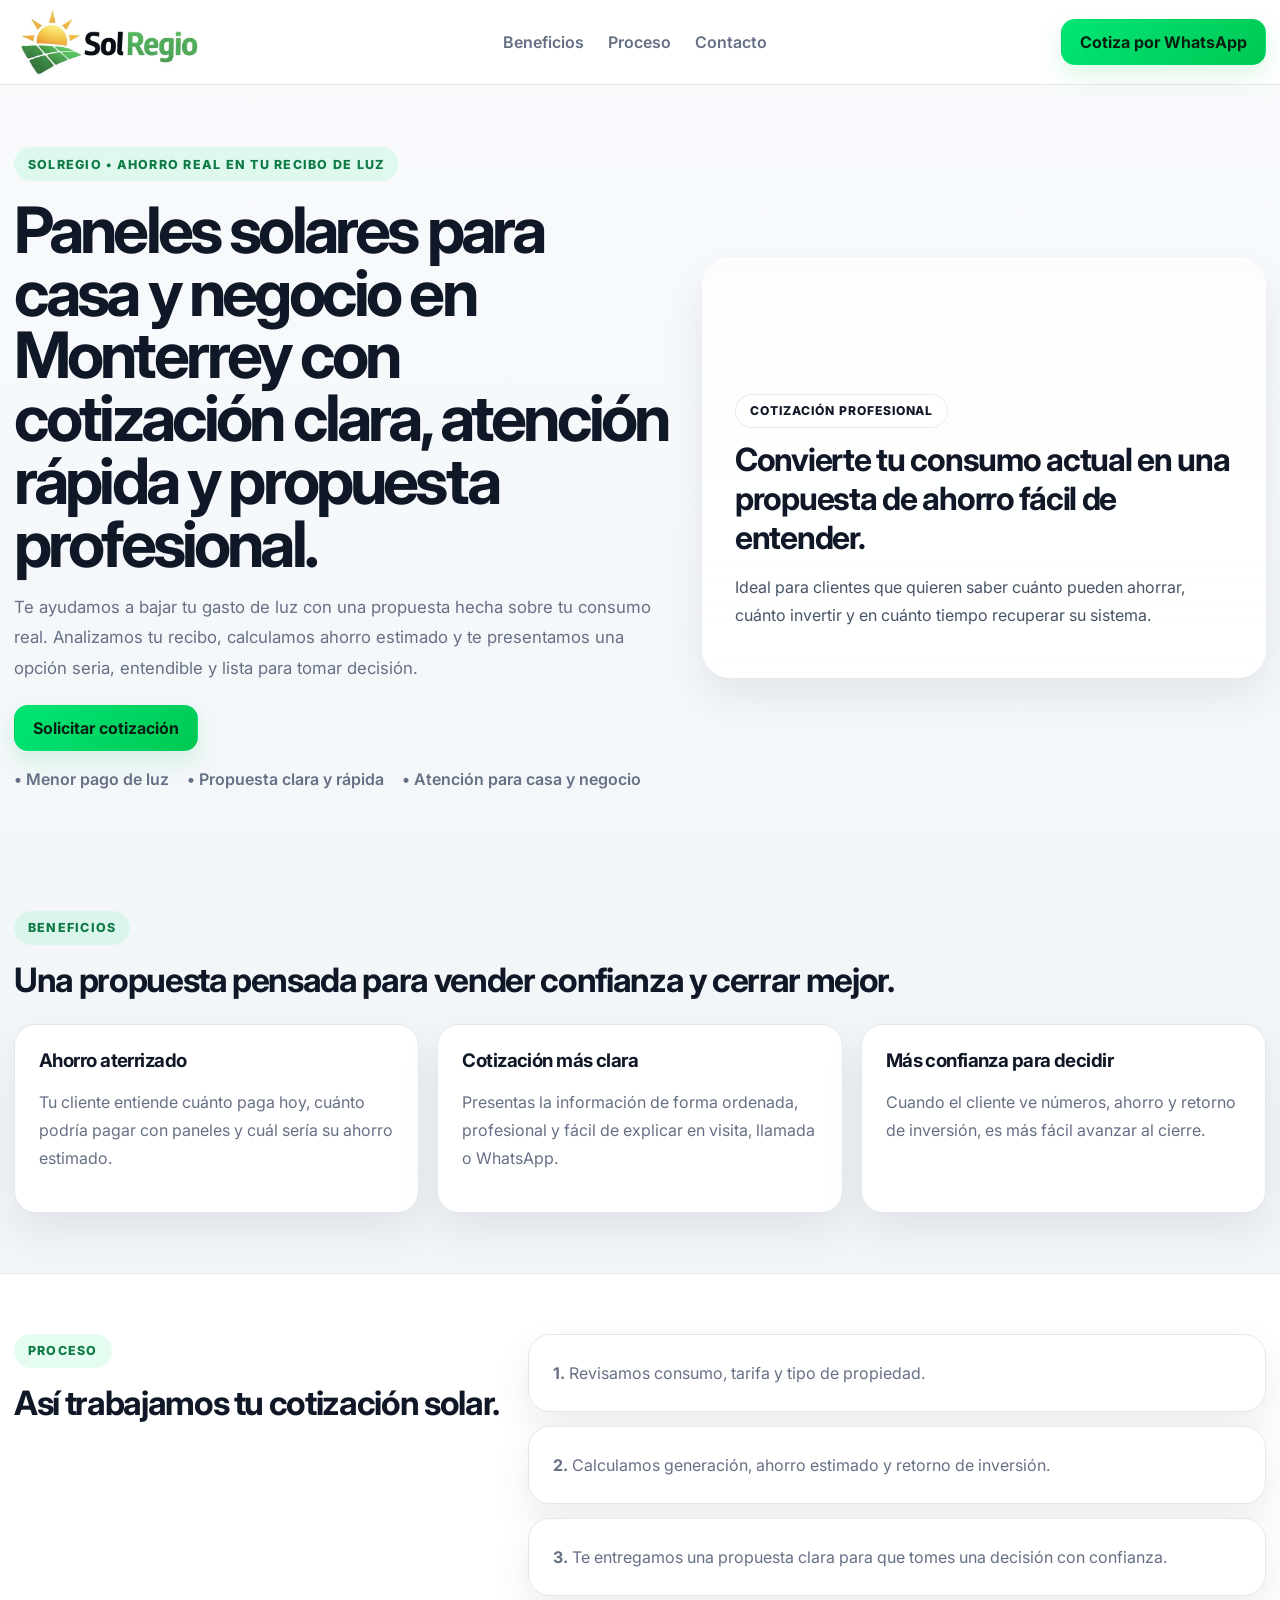
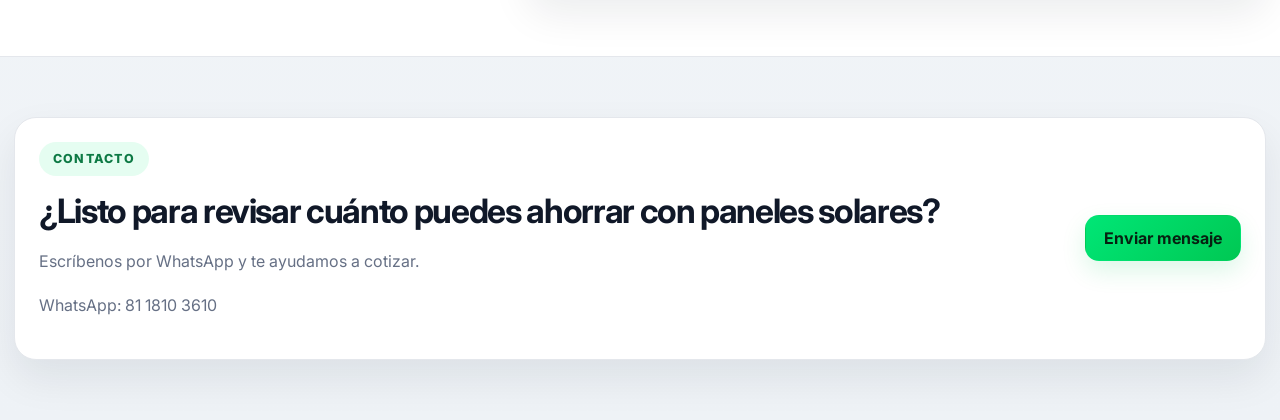
==== index.html @ 2dae1c02 "v5.3 web completa, PDF corregido" ====
<!DOCTYPE html>
<html lang="es">
<head>
  <meta charset="UTF-8" />
  <meta name="viewport" content="width=device-width, initial-scale=1.0" />
  <title>SolRegio | Paneles solares en Monterrey para casa y negocio</title>
  <meta name="description" content="Reduce tu recibo de luz con paneles solares en Monterrey. SolRegio cotiza, diseña e instala sistemas para casa y negocio con atención por WhatsApp.">
  <link rel="preconnect" href="https://fonts.googleapis.com">
  <link rel="preconnect" href="https://fonts.gstatic.com" crossorigin>
  <link href="https://fonts.googleapis.com/css2?family=Inter:wght@400;500;600;700;800&display=swap" rel="stylesheet">
  <link rel="stylesheet" href="styles.css" />
</head>
<body class="theme-light">
  <header class="site-header">
    <div class="container nav">
      <a href="index.html" class="brand">
        <img src="logo-solregio-claro.jpg" alt="SolRegio" class="brand-logo">
      </a>
      <nav class="nav-links">
        <a href="#beneficios">Beneficios</a>
        <a href="#proceso">Proceso</a>
        <a href="#contacto">Contacto</a>
      </nav>
      <div class="nav-actions">
       
        <a class="btn btn-primary" href="https://wa.me/message/C33GLOVPQMHKP1" target="_blank" rel="noopener">Cotiza por WhatsApp</a>
      </div>
    </div>
  </header>

  <main>
    <section class="hero hero-home">
      <div class="container hero-grid">
        <div class="hero-copy">
          <div class="eyebrow">SolRegio • Ahorro real en tu recibo de luz</div>
          <h1>Paneles solares para casa y negocio en Monterrey con cotización clara, atención rápida y propuesta profesional.</h1>
          <p>
            Te ayudamos a bajar tu gasto de luz con una propuesta hecha sobre tu consumo real.
            Analizamos tu recibo, calculamos ahorro estimado y te presentamos una opción seria,
            entendible y lista para tomar decisión.
          </p>
          <div class="hero-actions">
            <a class="btn btn-primary" href="https://wa.me/message/C33GLOVPQMHKP1" target="_blank" rel="noopener">Solicitar cotización</a>
            
          </div>
          <div class="hero-points">
            <span>• Menor pago de luz</span>
            <span>• Propuesta clara y rápida</span>
            <span>• Atención para casa y negocio</span>
          </div>
        </div>
        <div class="hero-visual card-glass">
          <div class="hero-visual-bg"></div>
          <div class="hero-visual-content">
            <div class="visual-kicker">Cotización profesional</div>
            <h2>Convierte tu consumo actual en una propuesta de ahorro fácil de entender.</h2>
            <p>Ideal para clientes que quieren saber cuánto pueden ahorrar, cuánto invertir y en cuánto tiempo recuperar su sistema.</p>
          </div>
        </div>
      </div>
    </section>

    <section id="beneficios" class="section">
      <div class="container">
        <div class="section-head">
          <div class="eyebrow">Beneficios</div>
          <h2>Una propuesta pensada para vender confianza y cerrar mejor.</h2>
        </div>
        <div class="feature-grid">
          <article class="feature-card">
            <h3>Ahorro aterrizado</h3>
            <p>Tu cliente entiende cuánto paga hoy, cuánto podría pagar con paneles y cuál sería su ahorro estimado.</p>
          </article>
          <article class="feature-card">
            <h3>Cotización más clara</h3>
            <p>Presentas la información de forma ordenada, profesional y fácil de explicar en visita, llamada o WhatsApp.</p>
          </article>
          <article class="feature-card">
            <h3>Más confianza para decidir</h3>
            <p>Cuando el cliente ve números, ahorro y retorno de inversión, es más fácil avanzar al cierre.</p>
          </article>
        </div>
      </div>
    </section>

    <section id="proceso" class="section section-soft">
      <div class="container process-grid">
        <div>
          <div class="eyebrow">Proceso</div>
          <h2>Así trabajamos tu cotización solar.</h2>
        </div>
        <div class="process-list">
          <div class="process-item"><strong>1.</strong> Revisamos consumo, tarifa y tipo de propiedad.</div>
          <div class="process-item"><strong>2.</strong> Calculamos generación, ahorro estimado y retorno de inversión.</div>
          <div class="process-item"><strong>3.</strong> Te entregamos una propuesta clara para que tomes una decisión con confianza.</div>
        </div>
      </div>
    </section>

    <section id="contacto" class="section">
      <div class="container contact-strip">
        <div>
          <div class="eyebrow">Contacto</div>
          <h2>¿Listo para revisar cuánto puedes ahorrar con paneles solares?</h2>
          <p>Escríbenos por WhatsApp y te ayudamos a cotizar.</p>
          <p>WhatsApp: 81 1810 3610</p>
        </div>
        <a class="btn btn-primary" href="https://wa.me/message/C33GLOVPQMHKP1" target="_blank" rel="noopener">Enviar mensaje</a>
      </div>
    </section>
  </main>

  <script src="app.js"></script>
</body>
</html>
---- styles.css ----
:root{
  --bg:#f3f5f8;
  --paper:#ffffff;
  --paper-soft:#fafbfc;
  --text:#101828;
  --muted:#667085;
  --line:#e4e7ec;
  --green:#00E676;
  --green-deep:#00C853;
  --shadow:0 18px 40px rgba(16,24,40,.08);
}

*{box-sizing:border-box}
html{scroll-behavior:smooth}
body{
  margin:0;
  font-family:"Inter",sans-serif;
  color:var(--text);
  background:linear-gradient(180deg,#f8fafc 0%,#eef2f6 100%);
}
img{display:block;max-width:100%}
a{text-decoration:none;color:inherit}
button,input,select,textarea{font:inherit}
.hidden{display:none !important}
.mt-28{margin-top:28px}
.label-block{display:block;margin-bottom:14px}

.site-header{
  position:sticky;
  top:0;
  z-index:40;
  background:rgba(255,255,255,.92);
  backdrop-filter:blur(12px);
  border-bottom:1px solid var(--line);
}
.container{
  width:min(1320px, calc(100% - 28px));
  margin:0 auto;
}
.nav{
  min-height:84px;
  display:flex;
  align-items:center;
  justify-content:space-between;
  gap:18px;
}
.brand-logo{
  height:76px;
  width:auto;
  object-fit:contain;
}
.nav-links{
  display:flex;
  gap:24px;
  color:var(--muted);
  font-weight:600;
}
.nav-actions{
  display:flex;
  gap:10px;
  flex-wrap:wrap;
}

.btn{
  min-height:46px;
  padding:0 18px;
  border-radius:14px;
  border:1px solid transparent;
  cursor:pointer;
  transition:.22s ease;
  font-weight:700;
  display:inline-flex;
  align-items:center;
  justify-content:center;
  white-space:nowrap;
}
.btn:hover{transform:translateY(-1px)}
.btn-primary{
  background:linear-gradient(135deg,var(--green),var(--green-deep));
  color:#062111;
  box-shadow:0 10px 24px rgba(0,200,83,.14);
}
.btn-secondary{
  background:#fff;
  border-color:var(--line);
  color:var(--text);
}

.eyebrow{
  display:inline-flex;
  min-height:34px;
  padding:0 14px;
  align-items:center;
  border-radius:999px;
  background:rgba(0,230,118,.10);
  color:#0e7a45;
  font-size:.78rem;
  font-weight:800;
  letter-spacing:.1em;
  text-transform:uppercase;
}
.hero{
  padding:62px 0;
}
.hero-grid{
  display:grid;
  grid-template-columns:1.08fr .92fr;
  gap:26px;
  align-items:center;
}
.hero-copy h1{
  margin:18px 0 14px;
  font-size:clamp(2.3rem, 5vw, 4rem);
  line-height:.98;
  letter-spacing:-.06em;
}
.hero-copy p{
  color:var(--muted);
  max-width:680px;
  line-height:1.8;
  font-size:1.05rem;
}
.hero-actions{
  display:flex;
  gap:12px;
  flex-wrap:wrap;
  margin-top:22px;
}
.hero-points{
  display:flex;
  gap:18px;
  flex-wrap:wrap;
  margin-top:18px;
  color:var(--muted);
  font-weight:600;
}
.card-glass{
  min-height:420px;
  border-radius:28px;
  overflow:hidden;
  position:relative;
  box-shadow:var(--shadow);
  border:1px solid rgba(255,255,255,.5);
  background:
    linear-gradient(180deg, rgba(255,255,255,.58) 0%, rgba(255,255,255,.80) 34%, rgba(255,255,255,.94) 68%, rgba(255,255,255,.98) 100%),
    url('https://images.unsplash.com/photo-1518005020951-eccb494ad742?auto=format&fit=crop&w=1600&q=80') center/cover no-repeat;
}
.hero-visual-content{
  position:absolute;
  bottom:32px;
  left:32px;
  right:32px;
}
.hero-visual-content h2{
  margin:12px 0 10px;
  font-size:2rem;
  letter-spacing:-.04em;
}
.hero-visual-content p{
  color:#475467;
  line-height:1.75;
}
.visual-kicker{
  display:inline-flex;
  min-height:34px;
  padding:0 14px;
  align-items:center;
  border-radius:999px;
  background:rgba(255,255,255,.78);
  border:1px solid rgba(16,24,40,.08);
  font-weight:800;
  letter-spacing:.08em;
  text-transform:uppercase;
  font-size:.76rem;
}

.section{
  padding:60px 0;
}
.section-soft{
  background:#fff;
  border-top:1px solid var(--line);
  border-bottom:1px solid var(--line);
}
.section-head h2,
.process-grid h2,
.contact-strip h2{
  font-size:2.1rem;
  letter-spacing:-.04em;
  margin:14px 0 0;
}
.feature-grid{
  display:grid;
  grid-template-columns:repeat(3,1fr);
  gap:18px;
  margin-top:24px;
}
.feature-card,
.process-item,
.contact-strip{
  background:#fff;
  border:1px solid var(--line);
  border-radius:22px;
  padding:24px;
  box-shadow:var(--shadow);
}
.feature-card h3{
  margin:0 0 10px;
  letter-spacing:-.03em;
}
.feature-card p,
.process-item,
.contact-strip p{
  color:var(--muted);
  line-height:1.75;
}
.process-grid{
  display:grid;
  grid-template-columns:.8fr 1.2fr;
  gap:22px;
  align-items:start;
}
.process-list{
  display:grid;
  gap:14px;
}
.contact-strip{
  display:flex;
  justify-content:space-between;
  align-items:center;
  gap:20px;
}

.builder-shell{
  width:min(1440px, calc(100% - 28px));
  margin:0 auto;
  padding:20px 0 50px;
}
.builder-grid{
  display:grid;
  grid-template-columns:420px minmax(760px, 1fr);
  gap:22px;
  align-items:start;
}
.builder-panel{
  background:var(--paper);
  border:1px solid var(--line);
  box-shadow:var(--shadow);
  border-radius:22px;
  padding:22px;
  position:sticky;
  top:102px;
  max-height:calc(100vh - 122px);
  overflow:auto;
}
.panel-title-block h1{
  margin:14px 0 8px;
  font-size:1.6rem;
  letter-spacing:-.04em;
}
.panel-title-block p{
  margin:0;
  color:var(--muted);
  line-height:1.7;
}
.panel-block{
  margin-top:22px;
  padding-top:22px;
  border-top:1px solid var(--line);
}
.panel-block:first-of-type{
  margin-top:18px;
  padding-top:0;
  border-top:0;
}
.panel-block h2{
  margin:0 0 12px;
  font-size:1rem;
  letter-spacing:-.02em;
}
.form-grid{
  display:grid;
  gap:12px;
}
.form-grid.two{
  grid-template-columns:repeat(2,1fr);
}
.field{
  display:grid;
  gap:7px;
}
.field.wide{
  grid-column:1 / -1;
}
.field span{
  font-size:.83rem;
  color:var(--muted);
  font-weight:700;
}
input,select,textarea{
  width:100%;
  min-height:48px;
  border-radius:12px;
  border:1px solid #d0d5dd;
  background:#fff;
  padding:12px 14px;
  outline:none;
  color:var(--text);
}
textarea{
  min-height:120px;
  resize:vertical;
  line-height:1.6;
}
input:focus,select:focus,textarea:focus{
  border-color:rgba(0,200,83,.6);
  box-shadow:0 0 0 4px rgba(0,230,118,.12);
}
.inline-actions{
  display:flex;
  gap:10px;
  flex-wrap:wrap;
  margin-top:14px;
}

.builder-preview{
  min-width:0;
}
.preview-head{
  display:flex;
  justify-content:space-between;
  align-items:end;
  gap:18px;
  margin-bottom:18px;
}
.preview-head h2{
  margin:14px 0 0;
  font-size:2rem;
  letter-spacing:-.04em;
}
.stats-grid{
  display:grid;
  grid-template-columns:repeat(3,1fr);
  gap:14px;
  margin-bottom:16px;
}
.stat-card,
.metric-card,
.summary-card,
.info-card,
.graph-card,
.tech-card{
  background:#fff;
  border:1px solid var(--line);
  border-radius:20px;
  box-shadow:var(--shadow);
}
.stat-card,
.metric-card,
.summary-card,
.info-card{
  padding:18px;
  min-height:126px;
}
.stat-card span,
.label{
  display:block;
  margin-bottom:10px;
  color:var(--muted);
  font-size:.8rem;
  font-weight:800;
  letter-spacing:.08em;
  text-transform:uppercase;
}
.stat-card strong,
.value{
  display:block;
  color:var(--text);
  font-size:1.15rem;
  font-weight:800;
  line-height:1.35;
  word-break:break-word;
}
.value-name{
  font-size:1.08rem;
  line-height:1.45;
}
.chart-grid,
.graphs-grid{
  display:grid;
  grid-template-columns:repeat(2,minmax(0,1fr));
  gap:16px;
}
.chart-card,
.graph-card{
  padding:18px;
}
.chart-card h3,
.graph-card h3{
  margin:0 0 14px;
  font-size:1rem;
  letter-spacing:-.02em;
}
.chart-box{
  position:relative;
  width:100%;
  height:300px;
}
.chart-tall{
  height:340px;
}
.presentation-shell{
  width:min(980px, calc(100% - 28px));
  margin:20px auto 60px;
}
.pdf-page{
  width:100%;
  background:#fff;
  border:1px solid var(--line);
  border-radius:26px;
  box-shadow:var(--shadow);
  padding:34px;
  overflow:hidden;
  margin-bottom:18px;
}
.cover-page{
  min-height:1040px;
  display:flex;
  flex-direction:column;
  justify-content:space-between;
  background:
    linear-gradient(180deg, rgba(255,255,255,.58) 0%, rgba(255,255,255,.80) 34%, rgba(255,255,255,.94) 68%, rgba(255,255,255,.98) 100%),
    url('https://images.unsplash.com/photo-1518005020951-eccb494ad742?auto=format&fit=crop&w=1600&q=80') center/cover no-repeat;
}
.cover-top{
  display:flex;
  justify-content:space-between;
  align-items:flex-start;
  gap:18px;
}
.cover-logo{
  height:76px;
  width:auto;
}
.cover-badge{
  display:inline-flex;
  align-items:center;
  min-height:38px;
  padding:0 16px;
  border-radius:999px;
  background:rgba(255,255,255,.86);
  border:1px solid rgba(16,24,40,.08);
  font-size:.82rem;
  font-weight:800;
  letter-spacing:.08em;
  text-transform:uppercase;
}
.cover-bottom{
  max-width:760px;
}
.cover-title{
  margin:0;
  font-size:3.5rem;
  line-height:.96;
  letter-spacing:-.07em;
  color:#0f172a;
  max-width:700px;
}
.cover-sub{
  margin:18px 0 0;
  color:#475467;
  font-size:1.08rem;
  line-height:1.8;
  max-width:640px;
}
.meta-grid,
.metrics-grid,
.closing-grid{
  display:grid;
  grid-template-columns:repeat(3,minmax(0,1fr));
  gap:14px;
}
.metrics-grid{
  grid-template-columns:repeat(4,minmax(0,1fr));
}
.page-title{
  margin:0 0 10px;
  font-size:2rem;
  letter-spacing:-.05em;
}
.page-sub{
  margin:0 0 24px;
  color:var(--muted);
  line-height:1.75;
  max-width:760px;
  font-size:1.02rem;
}
.graph-card.wide{
  grid-column:1 / -1;
}
.projection-table{
  width:100%;
  border-collapse:collapse;
  margin-top:18px;
  border:1px solid var(--line);
  overflow:hidden;
  border-radius:18px;
}
.projection-table th,
.projection-table td{
  padding:14px 16px;
  border-bottom:1px solid var(--line);
  text-align:left;
  font-size:.98rem;
}
.projection-table th{
  background:#fafbfc;
  color:#475467;
  font-weight:800;
  text-transform:uppercase;
  letter-spacing:.06em;
  font-size:.78rem;
}
.projection-table tr:last-child td{
  border-bottom:0;
}
.projection-table td:last-child{
  font-weight:800;
}
.tech-layout{
  display:grid;
  grid-template-columns:1.05fr .95fr;
  gap:18px;
}
.tech-card{
  padding:22px;
}
.tech-stack{
  display:grid;
  gap:16px;
}
.tech-item strong{
  display:block;
  color:var(--muted);
  font-size:.8rem;
  letter-spacing:.08em;
  text-transform:uppercase;
  margin-bottom:8px;
}
.tech-item span{
  display:block;
  font-size:1.15rem;
  font-weight:800;
  line-height:1.35;
}
.clean-list{
  margin:0;
  padding-left:22px;
  line-height:1.95;
  font-size:1.05rem;
}
.note-box{
  margin-top:18px;
  background:#fbfcfd;
  border:1px dashed #d0d5dd;
  border-radius:18px;
  padding:18px;
}
.note-box h3{
  margin:0 0 12px;
  font-size:1rem;
}
.note-box p{
  margin:0;
  color:#475467;
  line-height:1.8;
  white-space:pre-line;
}
.closing-copy{
  margin-top:26px;
  padding-top:22px;
  border-top:1px solid var(--line);
}
.closing-copy p{
  margin:0 0 14px;
  color:#475467;
  line-height:1.8;
  font-size:1.04rem;
  max-width:720px;
}
.small-note{
  color:#667085;
  font-size:.95rem;
}

@page{
  size:A4;
  margin:12mm;
}
@media print{
  body{background:#fff !important}
  .operator-only,.site-header{display:none !important}
  .presentation-shell{
    width:100% !important;
    margin:0 !important;
  }
  .pdf-page{
    border:0 !important;
    box-shadow:none !important;
    border-radius:0 !important;
    margin:0 0 10mm 0 !important;
    page-break-after:always;
    break-after:page;
    min-height:auto !important;
  }
  .pdf-page:last-child{
    page-break-after:auto;
    break-after:auto;
  }
  .chart-box{height:220px !important}
  .chart-tall{height:250px !important}
}
@media (max-width:1300px){
  .builder-grid{grid-template-columns:1fr}
  .builder-panel{position:static;max-height:none}
}
@media (max-width:980px){
  .hero-grid,
  .feature-grid,
  .process-grid,
  .stats-grid,
  .chart-grid,
  .graphs-grid,
  .meta-grid,
  .metrics-grid,
  .tech-layout,
  .closing-grid{
    grid-template-columns:1fr;
  }
  .pdf-page{padding:22px}
  .cover-title{font-size:2.5rem}
}
@media (max-width:700px){
  .nav{flex-direction:column;padding:12px 0}
  .brand-logo,.cover-logo{height:62px}
  .nav-links,.nav-actions,.hero-actions,.toolbar,.inline-actions{width:100%;flex-direction:column}
  .btn{width:100%}
  .form-grid.two{grid-template-columns:1fr}
}
@media print {
  body {
    width: 210mm;
    margin: 0;
    padding: 0;
    background: white;
  }

  .container {
    width: 190mm;
    margin: auto;
  }

  .card {
    page-break-inside: avoid;
    break-inside: avoid;
  }

  h1, h2, h3 {
    page-break-after: avoid;
  }

  canvas {
    max-width: 100% !important;
    height: auto !important;
  }

  .grid {
    display: block !important;
  }

  .grid > * {
    width: 100% !important;
    margin-bottom: 10px;
  }
}
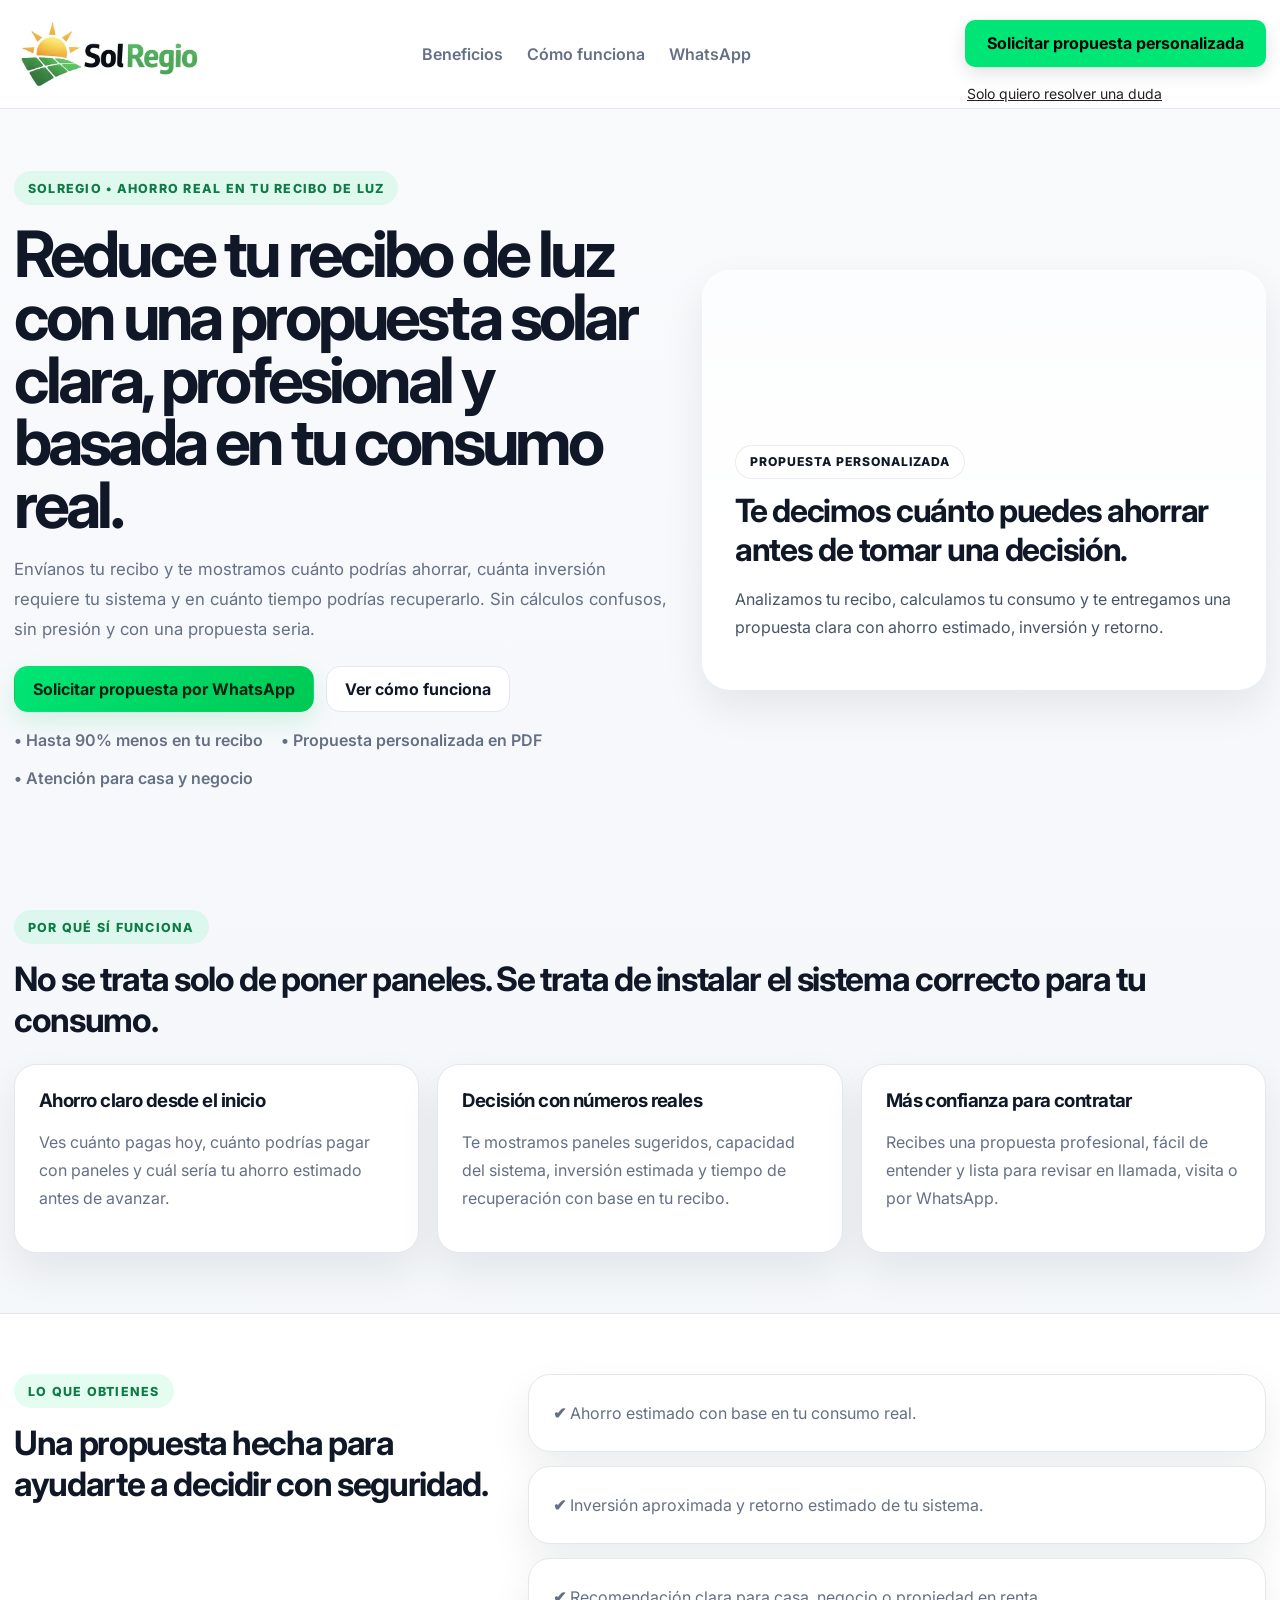
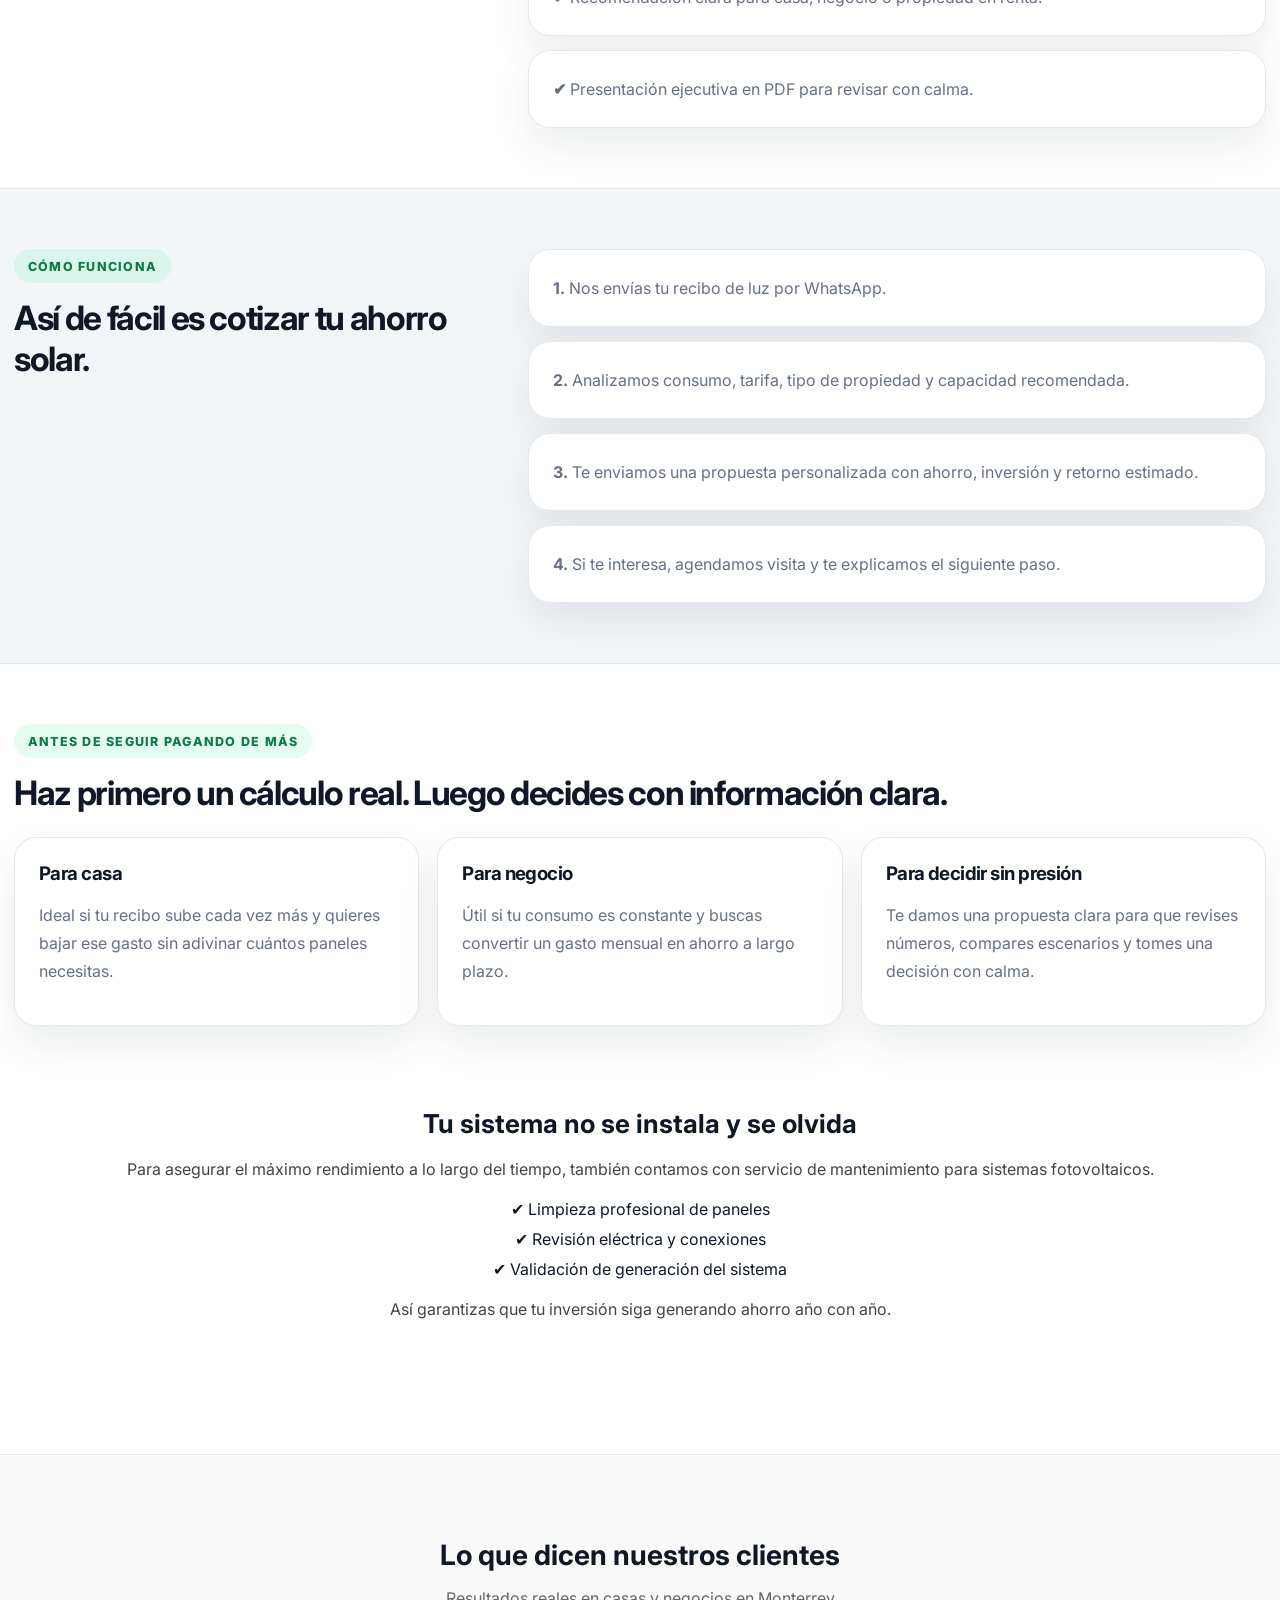
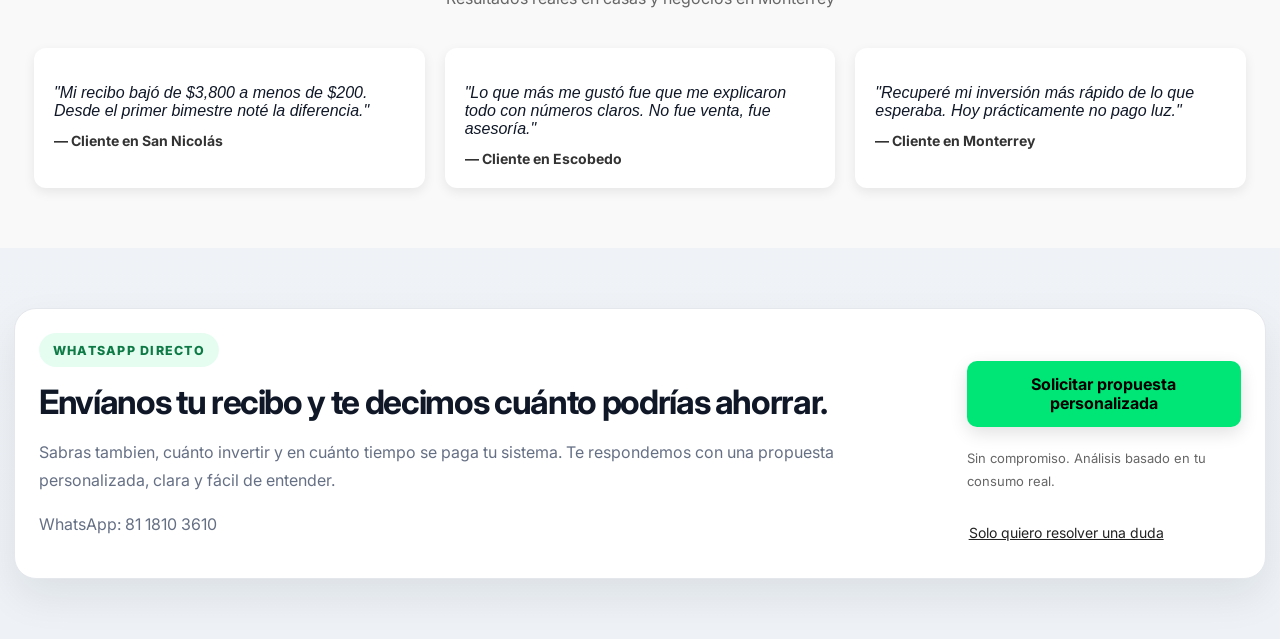
==== commit 1f635074: "solregio v5 botones mejorados Incluye Mantenimiento y seguro" ====
--- a/index.html
+++ b/index.html
@@ -3,8 +3,8 @@
 <head>
   <meta charset="UTF-8" />
   <meta name="viewport" content="width=device-width, initial-scale=1.0" />
-  <title>SolRegio | Paneles solares en Monterrey para casa y negocio</title>
-  <meta name="description" content="Reduce tu recibo de luz con paneles solares en Monterrey. SolRegio cotiza, diseña e instala sistemas para casa y negocio con atención por WhatsApp.">
+  <title>SolRegio | Reduce tu recibo de luz con paneles solares en Monterrey</title>
+  <meta name="description" content="Reduce tu recibo de luz hasta con una propuesta solar clara y personalizada. Envíanos tu recibo por WhatsApp y te mostramos ahorro, inversión y retorno estimado en Monterrey.">
   <link rel="preconnect" href="https://fonts.googleapis.com">
   <link rel="preconnect" href="https://fonts.gstatic.com" crossorigin>
   <link href="https://fonts.googleapis.com/css2?family=Inter:wght@400;500;600;700;800&display=swap" rel="stylesheet">
@@ -18,43 +18,53 @@
       </a>
       <nav class="nav-links">
         <a href="#beneficios">Beneficios</a>
-        <a href="#proceso">Proceso</a>
-        <a href="#contacto">Contacto</a>
+        <a href="#proceso">Cómo funciona</a>
+        <a href="#contacto">WhatsApp</a>
       </nav>
       <div class="nav-actions">
-       
-        <a class="btn btn-primary" href="https://wa.me/message/C33GLOVPQMHKP1" target="_blank" rel="noopener">Cotiza por WhatsApp</a>
+        <div class="cta-buttons">
+
+  <!-- BOTÓN PRINCIPAL (cliente listo para cotizar) -->
+  <a href="https://wa.me/528118103610?text=Hola,%20quiero%20una%20propuesta%20personalizada%20de%20paneles%20solares.%20Te%20comparto%20mis%20datos:%20%0A%0ATipo%20de%20propiedad:%20____%0AZona:%20____%0APago%20aprox.%20de%20luz:%20____%20bimestrales%0ATengo%20mi%20recibo:%20sí/no%0A%0AQuedo%20pendiente."
+     class="btn-whatsapp-main">
+    Solicitar propuesta personalizada
+ 
+  <!-- BOTÓN SECUNDARIO (curiosos) -->
+  <a href="https://wa.me/528118103610?text=Hola,%20tengo%20algunas%20dudas%20sobre%20paneles%20solares,%20me%20puedes%20apoyar?"
+     class="btn-whatsapp-secondary">
+    Solo quiero resolver una duda
+  </a>
+
+</div>
       </div>
     </div>
   </header>
-
   <main>
     <section class="hero hero-home">
       <div class="container hero-grid">
         <div class="hero-copy">
           <div class="eyebrow">SolRegio • Ahorro real en tu recibo de luz</div>
-          <h1>Paneles solares para casa y negocio en Monterrey con cotización clara, atención rápida y propuesta profesional.</h1>
+          <h1>Reduce tu recibo de luz con una propuesta solar clara, profesional y basada en tu consumo real.</h1>
           <p>
-            Te ayudamos a bajar tu gasto de luz con una propuesta hecha sobre tu consumo real.
-            Analizamos tu recibo, calculamos ahorro estimado y te presentamos una opción seria,
-            entendible y lista para tomar decisión.
+            Envíanos tu recibo y te mostramos cuánto podrías ahorrar, cuánta inversión requiere tu sistema
+            y en cuánto tiempo podrías recuperarlo. Sin cálculos confusos, sin presión y con una propuesta seria.
           </p>
           <div class="hero-actions">
-            <a class="btn btn-primary" href="https://wa.me/message/C33GLOVPQMHKP1" target="_blank" rel="noopener">Solicitar cotización</a>
-            
+            <a class="btn btn-primary" href="https://wa.me/message/C33GLOVPQMHKP1" target="_blank" rel="noopener">Solicitar propuesta por WhatsApp</a>
+            <a class="btn btn-secondary" href="#proceso">Ver cómo funciona</a>
           </div>
           <div class="hero-points">
-            <span>• Menor pago de luz</span>
-            <span>• Propuesta clara y rápida</span>
+            <span>• Hasta 90% menos en tu recibo</span>
+            <span>• Propuesta personalizada en PDF</span>
             <span>• Atención para casa y negocio</span>
           </div>
         </div>
         <div class="hero-visual card-glass">
           <div class="hero-visual-bg"></div>
           <div class="hero-visual-content">
-            <div class="visual-kicker">Cotización profesional</div>
-            <h2>Convierte tu consumo actual en una propuesta de ahorro fácil de entender.</h2>
-            <p>Ideal para clientes que quieren saber cuánto pueden ahorrar, cuánto invertir y en cuánto tiempo recuperar su sistema.</p>
+            <div class="visual-kicker">Propuesta personalizada</div>
+            <h2>Te decimos cuánto puedes ahorrar antes de tomar una decisión.</h2>
+            <p>Analizamos tu recibo, calculamos tu consumo y te entregamos una propuesta clara con ahorro estimado, inversión y retorno.</p>
           </div>
         </div>
       </div>
@@ -63,49 +73,151 @@
     <section id="beneficios" class="section">
       <div class="container">
         <div class="section-head">
-          <div class="eyebrow">Beneficios</div>
-          <h2>Una propuesta pensada para vender confianza y cerrar mejor.</h2>
+          <div class="eyebrow">Por qué sí funciona</div>
+          <h2>No se trata solo de poner paneles. Se trata de instalar el sistema correcto para tu consumo.</h2>
         </div>
         <div class="feature-grid">
           <article class="feature-card">
-            <h3>Ahorro aterrizado</h3>
-            <p>Tu cliente entiende cuánto paga hoy, cuánto podría pagar con paneles y cuál sería su ahorro estimado.</p>
-          </article>
-          <article class="feature-card">
-            <h3>Cotización más clara</h3>
-            <p>Presentas la información de forma ordenada, profesional y fácil de explicar en visita, llamada o WhatsApp.</p>
-          </article>
-          <article class="feature-card">
-            <h3>Más confianza para decidir</h3>
-            <p>Cuando el cliente ve números, ahorro y retorno de inversión, es más fácil avanzar al cierre.</p>
-          </article>
-        </div>
-      </div>
-    </section>
-
-    <section id="proceso" class="section section-soft">
+            <h3>Ahorro claro desde el inicio</h3>
+            <p>Ves cuánto pagas hoy, cuánto podrías pagar con paneles y cuál sería tu ahorro estimado antes de avanzar.</p>
+          </article>
+          <article class="feature-card">
+            <h3>Decisión con números reales</h3>
+            <p>Te mostramos paneles sugeridos, capacidad del sistema, inversión estimada y tiempo de recuperación con base en tu recibo.</p>
+          </article>
+          <article class="feature-card">
+            <h3>Más confianza para contratar</h3>
+            <p>Recibes una propuesta profesional, fácil de entender y lista para revisar en llamada, visita o por WhatsApp.</p>
+          </article>
+        </div>
+      </div>
+    </section>
+
+    <section class="section section-soft">
       <div class="container process-grid">
         <div>
-          <div class="eyebrow">Proceso</div>
-          <h2>Así trabajamos tu cotización solar.</h2>
+          <div class="eyebrow">Lo que obtienes</div>
+          <h2>Una propuesta hecha para ayudarte a decidir con seguridad.</h2>
         </div>
         <div class="process-list">
-          <div class="process-item"><strong>1.</strong> Revisamos consumo, tarifa y tipo de propiedad.</div>
-          <div class="process-item"><strong>2.</strong> Calculamos generación, ahorro estimado y retorno de inversión.</div>
-          <div class="process-item"><strong>3.</strong> Te entregamos una propuesta clara para que tomes una decisión con confianza.</div>
-        </div>
-      </div>
-    </section>
+          <div class="process-item"><strong>✔</strong> Ahorro estimado con base en tu consumo real.</div>
+          <div class="process-item"><strong>✔</strong> Inversión aproximada y retorno estimado de tu sistema.</div>
+          <div class="process-item"><strong>✔</strong> Recomendación clara para casa, negocio o propiedad en renta.</div>
+          <div class="process-item"><strong>✔</strong> Presentación ejecutiva en PDF para revisar con calma.</div>
+        </div>
+      </div>
+    </section>
+
+    <section id="proceso" class="section">
+      <div class="container process-grid">
+        <div>
+          <div class="eyebrow">Cómo funciona</div>
+          <h2>Así de fácil es cotizar tu ahorro solar.</h2>
+        </div>
+        <div class="process-list">
+          <div class="process-item"><strong>1.</strong> Nos envías tu recibo de luz por WhatsApp.</div>
+          <div class="process-item"><strong>2.</strong> Analizamos consumo, tarifa, tipo de propiedad y capacidad recomendada.</div>
+          <div class="process-item"><strong>3.</strong> Te enviamos una propuesta personalizada con ahorro, inversión y retorno estimado.</div>
+          <div class="process-item"><strong>4.</strong> Si te interesa, agendamos visita y te explicamos el siguiente paso.</div>
+        </div>
+      </div>
+    </section>
+
+    <section class="section section-soft">
+      <div class="container">
+        <div class="section-head">
+          <div class="eyebrow">Antes de seguir pagando de más</div>
+          <h2>Haz primero un cálculo real. Luego decides con información clara.</h2>
+        </div>
+        <div class="feature-grid">
+          <article class="feature-card">
+            <h3>Para casa</h3>
+            <p>Ideal si tu recibo sube cada vez más y quieres bajar ese gasto sin adivinar cuántos paneles necesitas.</p>
+          </article>
+          <article class="feature-card">
+            <h3>Para negocio</h3>
+            <p>Útil si tu consumo es constante y buscas convertir un gasto mensual en ahorro a largo plazo.</p>
+          </article>
+          <article class="feature-card">
+            <h3>Para decidir sin presión</h3>
+            <p>Te damos una propuesta clara para que revises números, compares escenarios y tomes una decisión con calma.</p>
+          </article>
+        </div>
+      </div>
+
+      <section class="mantenimiento">
+  <div class="container">
+    <h2>Tu sistema no se instala y se olvida</h2>
+
+    <p>
+    Para asegurar el máximo rendimiento a lo largo del tiempo, también contamos con servicio de mantenimiento para sistemas fotovoltaicos.
+    </p>
+
+    <ul>
+      <li>✔ Limpieza profesional de paneles</li>
+      <li>✔ Revisión eléctrica y conexiones</li>
+      <li>✔ Validación de generación del sistema</li>
+    </ul>
+
+    <p>
+    Así garantizas que tu inversión siga generando ahorro año con año.
+    </p>
+  </div>
+</section>
+
+    </section>
+<section class="testimonios">
+  <div class="container">
+
+    <h2>Lo que dicen nuestros clientes</h2>
+    <p class="sub">Resultados reales en casas y negocios en Monterrey</p>
+
+    <div class="testimonios-grid">
+      
+      <div class="testimonio-card">
+        <p>"Mi recibo bajó de $3,800 a menos de $200. Desde el primer bimestre noté la diferencia."</p>
+        <span>— Cliente en San Nicolás</span>
+      </div>
+
+      <div class="testimonio-card">
+        <p>"Lo que más me gustó fue que me explicaron todo con números claros. No fue venta, fue asesoría."</p>
+        <span>— Cliente en Escobedo</span>
+      </div>
+
+      <div class="testimonio-card">
+        <p>"Recuperé mi inversión más rápido de lo que esperaba. Hoy prácticamente no pago luz."</p>
+        <span>— Cliente en Monterrey</span>
+      </div>
+
+    </div>
+  </div>
+</section>
 
     <section id="contacto" class="section">
       <div class="container contact-strip">
         <div>
-          <div class="eyebrow">Contacto</div>
-          <h2>¿Listo para revisar cuánto puedes ahorrar con paneles solares?</h2>
-          <p>Escríbenos por WhatsApp y te ayudamos a cotizar.</p>
+          <div class="eyebrow">WhatsApp directo</div>
+          <h2>Envíanos tu recibo y te decimos cuánto podrías ahorrar.</h2>
+          <p>Sabras tambien, cuánto invertir y en cuánto tiempo se paga tu sistema. Te respondemos con una propuesta personalizada, clara y fácil de entender.</p>
           <p>WhatsApp: 81 1810 3610</p>
         </div>
-        <a class="btn btn-primary" href="https://wa.me/message/C33GLOVPQMHKP1" target="_blank" rel="noopener">Enviar mensaje</a>
+        <div class="cta-buttons">
+
+  <!-- BOTÓN PRINCIPAL (cliente listo para cotizar) -->
+  <a href="https://wa.me/528118103610?text=Hola,%20quiero%20una%20propuesta%20personalizada%20de%20paneles%20solares.%20Te%20comparto%20mis%20datos:%20%0A%0ATipo%20de%20propiedad:%20____%0AZona:%20____%0APago%20aprox.%20de%20luz:%20____%20bimestrales%0ATengo%20mi%20recibo:%20sí/no%0A%0AQuedo%20pendiente."
+     class="btn-whatsapp-main">
+    Solicitar propuesta personalizada
+  </a>
+<p style="font-size: 13px; color: #666; margin-top: 8px;">
+Sin compromiso. Análisis basado en tu consumo real.
+</p>
+  <!-- BOTÓN SECUNDARIO (curiosos) -->
+  <a href="https://wa.me/528118103610?text=Hola,%20tengo%20algunas%20dudas%20sobre%20paneles%20solares,%20me%20puedes%20apoyar?"
+     class="btn-whatsapp-secondary">
+    Solo quiero resolver una duda
+  </a>
+
+</div>
       </div>
     </section>
   </main>
--- a/styles.css
+++ b/styles.css
@@ -648,39 +648,138 @@
   .btn{width:100%}
   .form-grid.two{grid-template-columns:1fr}
 }
-@media print {
-  body {
-    width: 210mm;
-    margin: 0;
-    padding: 0;
-    background: white;
-  }
-
-  .container {
-    width: 190mm;
-    margin: auto;
-  }
-
-  .card {
-    page-break-inside: avoid;
-    break-inside: avoid;
-  }
-
-  h1, h2, h3 {
-    page-break-after: avoid;
-  }
-
-  canvas {
-    max-width: 100% !important;
-    height: auto !important;
-  }
-
-  .grid {
-    display: block !important;
-  }
-
-  .grid > * {
-    width: 100% !important;
-    margin-bottom: 10px;
-  }
+.testimonios {
+  padding: 60px 20px;
+  background: #f9f9f9;
+  text-align: center;
+}
+
+.testimonios h2 {
+  font-size: 28px;
+  margin-bottom: 10px;
+}
+
+.testimonios .sub {
+  color: #666;
+  margin-bottom: 40px;
+}
+
+.testimonios-grid {
+  display: grid;
+  grid-template-columns: repeat(auto-fit, minmax(250px, 1fr));
+  gap: 20px;
+}
+
+.testimonio-card {
+  background: white;
+  padding: 20px;
+  border-radius: 12px;
+  box-shadow: 0 4px 12px rgba(0,0,0,0.08);
+  text-align: left;
+}
+
+.testimonio-card p {
+  font-style: italic;
+  margin-bottom: 10px;
+}
+
+.testimonio-card span {
+  font-weight: bold;
+  font-size: 14px;
+  color: #333;
+}
+.cta-buttons {
+  display: flex;
+  flex-direction: column;
+  gap: 12px;
+  margin-top: 20px;
+}
+
+.btn-whatsapp-main {
+  background: #00E676;
+  color: #000;
+  padding: 14px 20px;
+  border-radius: 8px;
+  text-align: center;
+  font-weight: bold;
+  text-decoration: none;
+  display: block;
+}
+
+.btn-whatsapp-main:hover {
+  background: #00c853;
+}
+
+.btn-whatsapp-secondary {
+  background: transparent;
+  color: #333;
+  padding: 12px;
+  text-align: center;
+  text-decoration: underline;
+  font-size: 14px;
+}
+.cta-buttons {
+  display: flex;
+  flex-direction: column;
+  gap: 12px;
+  margin-top: 20px;
+  align-items: flex-start;
+}
+
+.cta-buttons a.btn-whatsapp-main,
+.cta-buttons a.btn-whatsapp-main:link,
+.cta-buttons a.btn-whatsapp-main:visited {
+  display: inline-block !important;
+  background: #00E676 !important;
+  color: #000 !important;
+  padding: 14px 22px !important;
+  border-radius: 10px !important;
+  text-align: center !important;
+  font-weight: 700 !important;
+  text-decoration: none !important;
+  border: none !important;
+  box-shadow: 0 6px 18px rgba(0, 0, 0, 0.12) !important;
+  cursor: pointer !important;
+  line-height: 1.2 !important;
+}
+
+.cta-buttons a.btn-whatsapp-main:hover {
+  transform: translateY(-1px);
+  text-decoration: none !important;
+}
+
+.cta-buttons a.btn-whatsapp-secondary,
+.cta-buttons a.btn-whatsapp-secondary:link,
+.cta-buttons a.btn-whatsapp-secondary:visited {
+  display: inline-block !important;
+  color: #222 !important;
+  text-decoration: underline !important;
+  background: transparent !important;
+  padding: 6px 2px !important;
+  font-size: 14px !important;
+}
+.mantenimiento {
+  padding: 60px 20px;
+  background: #fff;
+  text-align: center;
+}
+
+.mantenimiento h2 {
+  font-size: 26px;
+  margin-bottom: 20px;
+}
+
+.mantenimiento p {
+  margin-bottom: 15px;
+  color: #444;
+}
+
+.mantenimiento ul {
+  list-style: none;
+  padding: 0;
+  margin: 20px 0;
+}
+
+.mantenimiento li {
+  margin-bottom: 10px;
 }
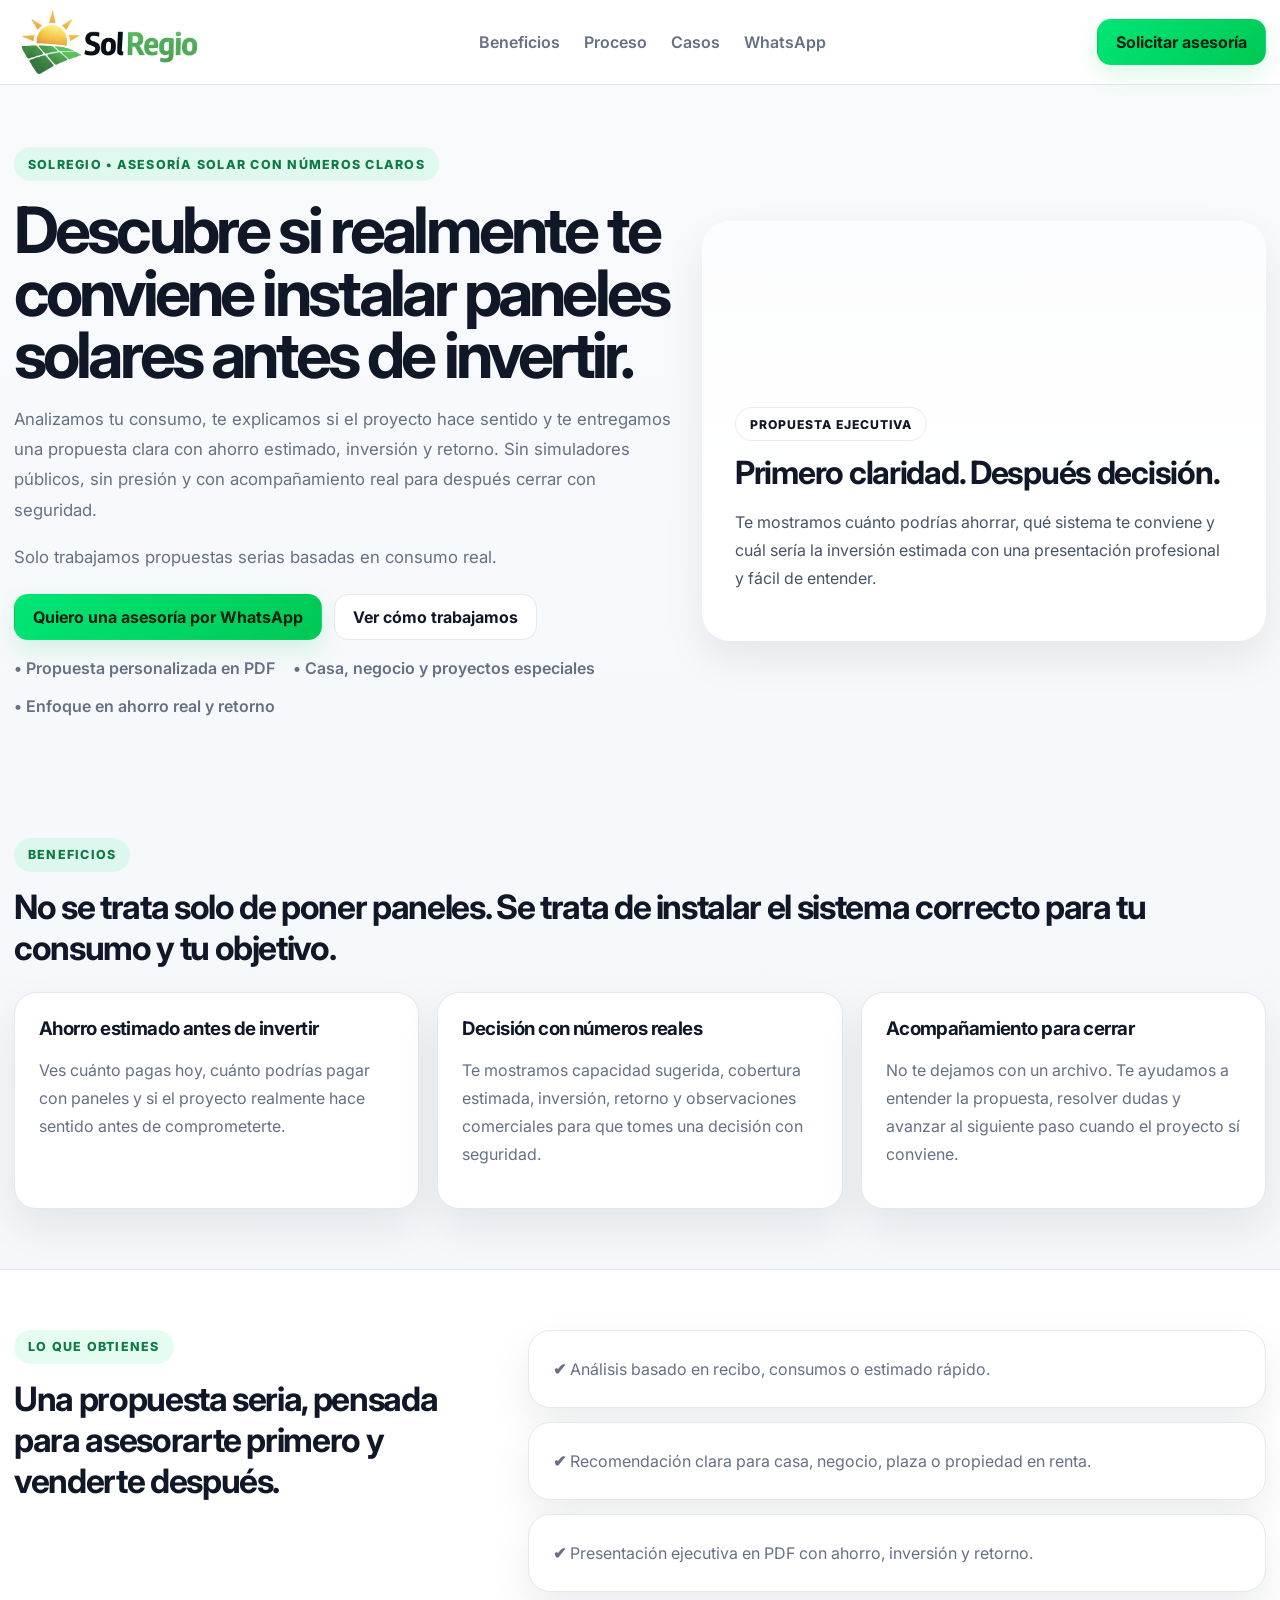
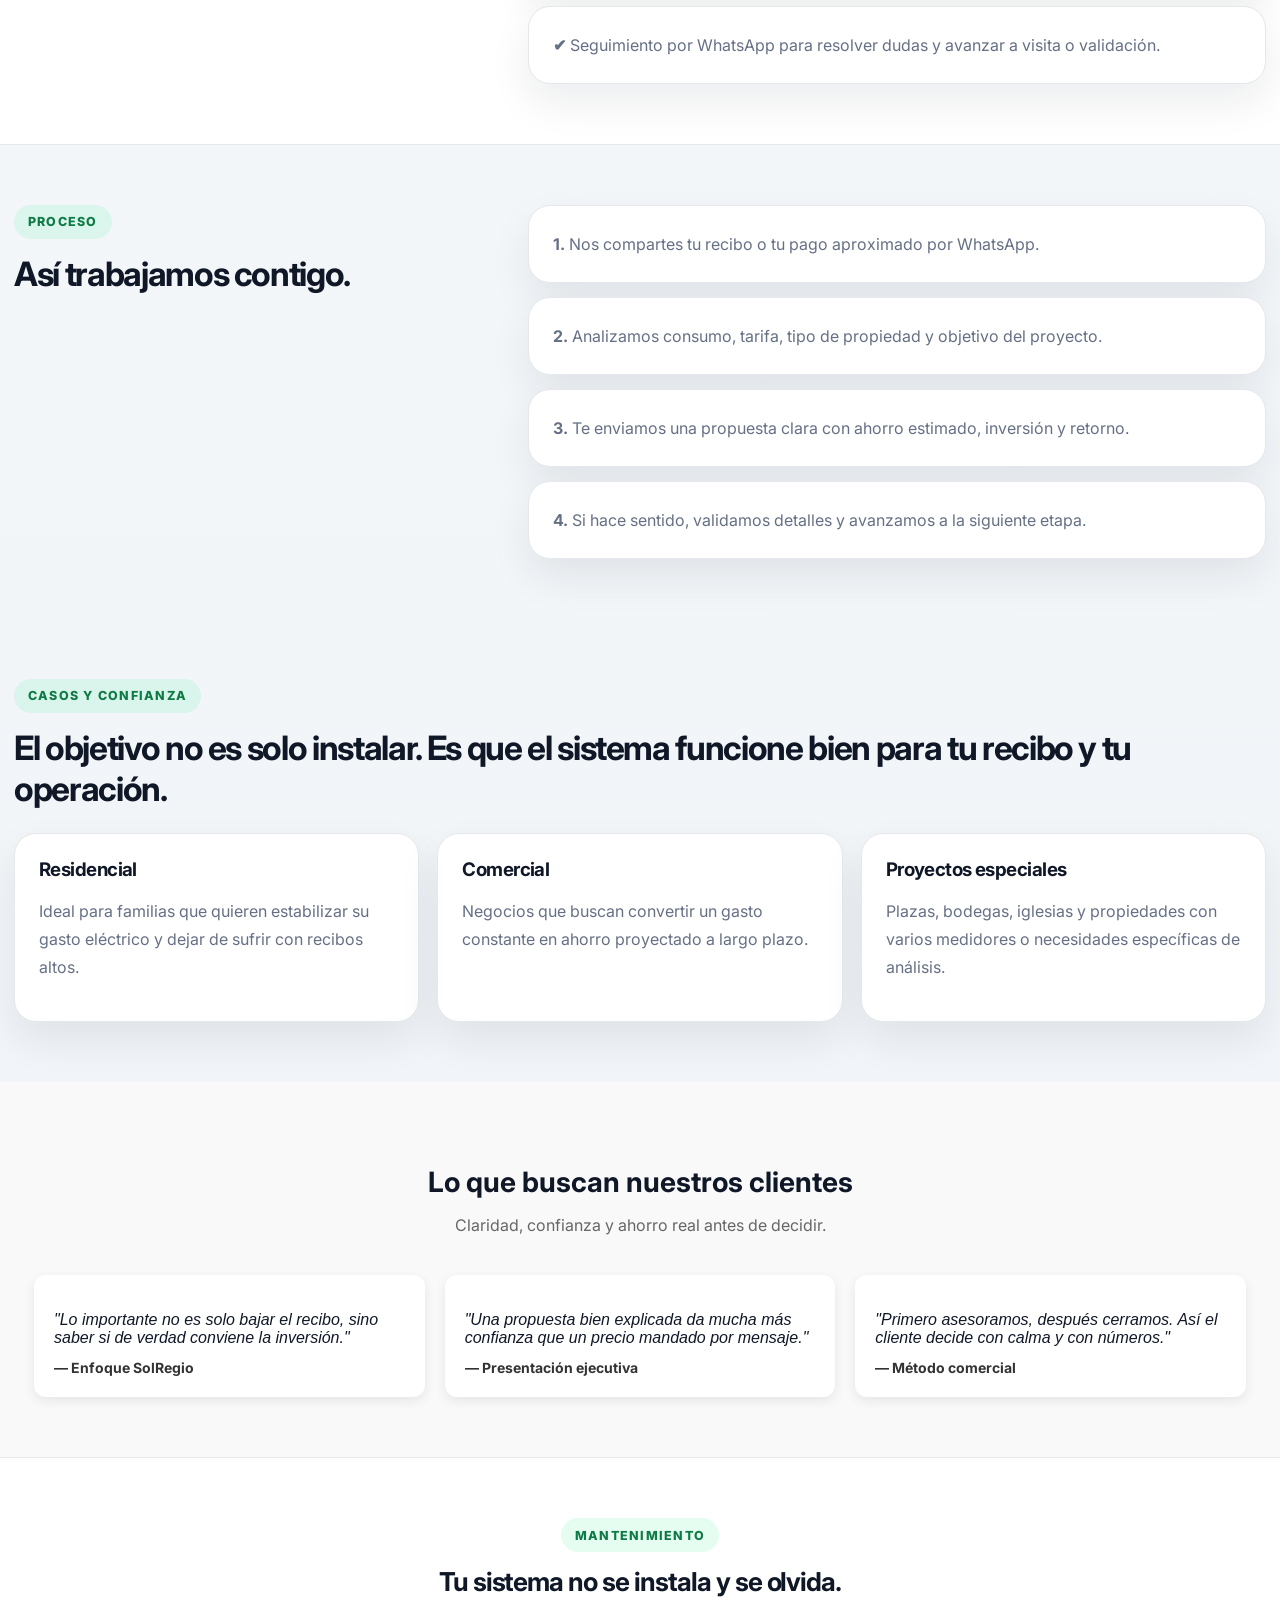
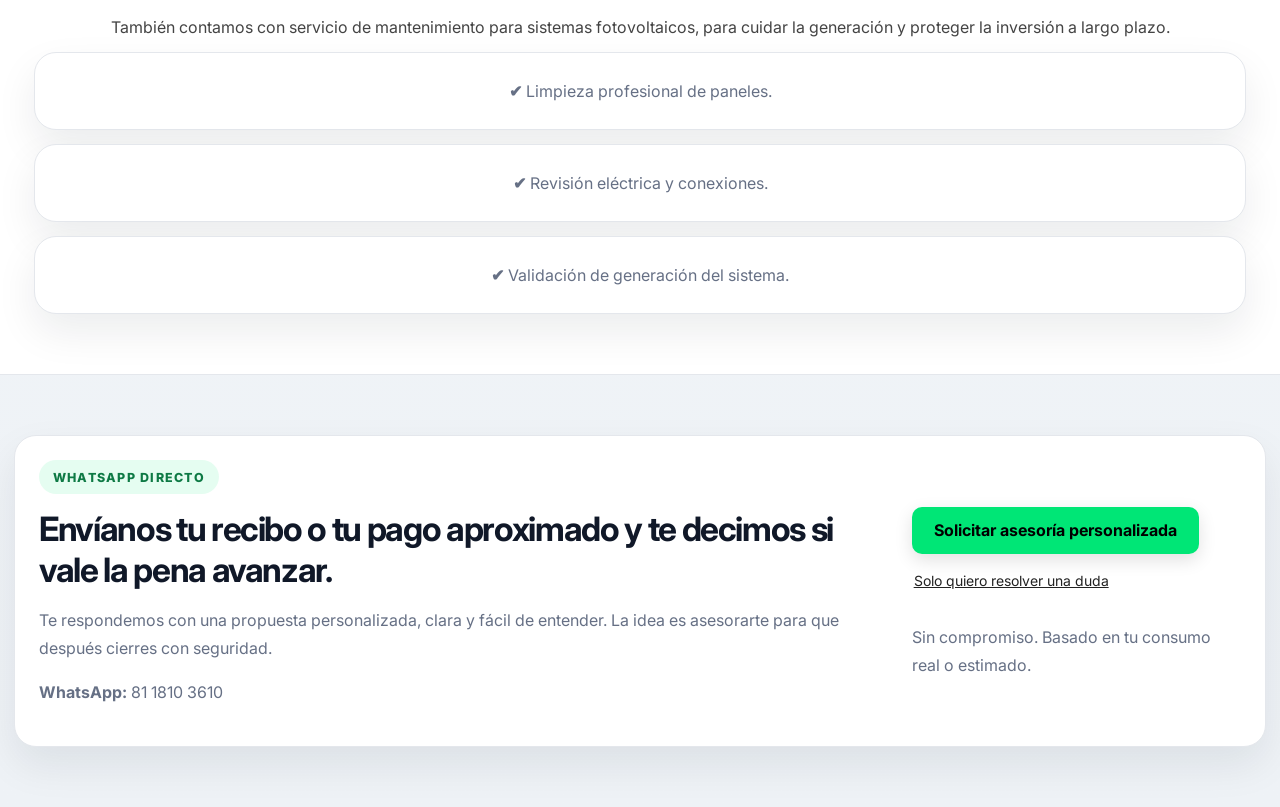
==== commit d602d26a: "SolRegio v10 cierres y presentación" ====
--- a/index.html
+++ b/index.html
@@ -3,8 +3,8 @@
 <head>
   <meta charset="UTF-8" />
   <meta name="viewport" content="width=device-width, initial-scale=1.0" />
-  <title>SolRegio | Reduce tu recibo de luz con paneles solares en Monterrey</title>
-  <meta name="description" content="Reduce tu recibo de luz hasta con una propuesta solar clara y personalizada. Envíanos tu recibo por WhatsApp y te mostramos ahorro, inversión y retorno estimado en Monterrey.">
+  <title>SolRegio | Propuestas solares serias para casa y negocio</title>
+  <meta name="description" content="Descubre si realmente te conviene instalar paneles solares. En SolRegio analizamos tu consumo y te entregamos una propuesta clara con ahorro, inversión y retorno estimado." />
   <link rel="preconnect" href="https://fonts.googleapis.com">
   <link rel="preconnect" href="https://fonts.gstatic.com" crossorigin>
   <link href="https://fonts.googleapis.com/css2?family=Inter:wght@400;500;600;700;800&display=swap" rel="stylesheet">
@@ -18,53 +18,46 @@
       </a>
       <nav class="nav-links">
         <a href="#beneficios">Beneficios</a>
-        <a href="#proceso">Cómo funciona</a>
+        <a href="#proceso">Proceso</a>
+        <a href="#casos">Casos</a>
         <a href="#contacto">WhatsApp</a>
       </nav>
       <div class="nav-actions">
-        <div class="cta-buttons">
-
-  <!-- BOTÓN PRINCIPAL (cliente listo para cotizar) -->
-  <a href="https://wa.me/528118103610?text=Hola,%20quiero%20una%20propuesta%20personalizada%20de%20paneles%20solares.%20Te%20comparto%20mis%20datos:%20%0A%0ATipo%20de%20propiedad:%20____%0AZona:%20____%0APago%20aprox.%20de%20luz:%20____%20bimestrales%0ATengo%20mi%20recibo:%20sí/no%0A%0AQuedo%20pendiente."
-     class="btn-whatsapp-main">
-    Solicitar propuesta personalizada
- 
-  <!-- BOTÓN SECUNDARIO (curiosos) -->
-  <a href="https://wa.me/528118103610?text=Hola,%20tengo%20algunas%20dudas%20sobre%20paneles%20solares,%20me%20puedes%20apoyar?"
-     class="btn-whatsapp-secondary">
-    Solo quiero resolver una duda
-  </a>
-
-</div>
+        <a class="btn btn-primary" href="https://wa.me/528118103610?text=Hola,%20quiero%20saber%20si%20realmente%20me%20conviene%20instalar%20paneles%20solares.%20Pago%20aprox%20$____%20bimestral.">Solicitar asesoría</a>
       </div>
     </div>
   </header>
+
   <main>
     <section class="hero hero-home">
       <div class="container hero-grid">
         <div class="hero-copy">
-          <div class="eyebrow">SolRegio • Ahorro real en tu recibo de luz</div>
-          <h1>Reduce tu recibo de luz con una propuesta solar clara, profesional y basada en tu consumo real.</h1>
+          <div class="eyebrow">SolRegio • Asesoría solar con números claros</div>
+          <h1>Descubre si realmente te conviene instalar paneles solares antes de invertir.</h1>
           <p>
-            Envíanos tu recibo y te mostramos cuánto podrías ahorrar, cuánta inversión requiere tu sistema
-            y en cuánto tiempo podrías recuperarlo. Sin cálculos confusos, sin presión y con una propuesta seria.
+            Analizamos tu consumo, te explicamos si el proyecto hace sentido y te entregamos una propuesta clara con ahorro estimado,
+            inversión y retorno. Sin simuladores públicos, sin presión y con acompañamiento real para después cerrar con seguridad.
           </p>
+
+          <p class="filter-text">Solo trabajamos propuestas serias basadas en consumo real.</p>
+
           <div class="hero-actions">
-            <a class="btn btn-primary" href="https://wa.me/message/C33GLOVPQMHKP1" target="_blank" rel="noopener">Solicitar propuesta por WhatsApp</a>
-            <a class="btn btn-secondary" href="#proceso">Ver cómo funciona</a>
+            <a class="btn btn-primary" href="https://wa.me/528118103610?text=Hola,%20quiero%20saber%20si%20realmente%20me%20conviene%20instalar%20paneles%20solares.%20Pago%20aprox%20$____%20bimestral.">Quiero una asesoría por WhatsApp</a>
+            <a class="btn btn-secondary" href="#proceso">Ver cómo trabajamos</a>
           </div>
+
           <div class="hero-points">
-            <span>• Hasta 90% menos en tu recibo</span>
             <span>• Propuesta personalizada en PDF</span>
-            <span>• Atención para casa y negocio</span>
+            <span>• Casa, negocio y proyectos especiales</span>
+            <span>• Enfoque en ahorro real y retorno</span>
           </div>
         </div>
-        <div class="hero-visual card-glass">
-          <div class="hero-visual-bg"></div>
+
+        <div class="hero-visual card-glass hero-visual-local">
           <div class="hero-visual-content">
-            <div class="visual-kicker">Propuesta personalizada</div>
-            <h2>Te decimos cuánto puedes ahorrar antes de tomar una decisión.</h2>
-            <p>Analizamos tu recibo, calculamos tu consumo y te entregamos una propuesta clara con ahorro estimado, inversión y retorno.</p>
+            <div class="visual-kicker">Propuesta ejecutiva</div>
+            <h2>Primero claridad. Después decisión.</h2>
+            <p>Te mostramos cuánto podrías ahorrar, qué sistema te conviene y cuál sería la inversión estimada con una presentación profesional y fácil de entender.</p>
           </div>
         </div>
       </div>
@@ -73,21 +66,21 @@
     <section id="beneficios" class="section">
       <div class="container">
         <div class="section-head">
-          <div class="eyebrow">Por qué sí funciona</div>
-          <h2>No se trata solo de poner paneles. Se trata de instalar el sistema correcto para tu consumo.</h2>
+          <div class="eyebrow">Beneficios</div>
+          <h2>No se trata solo de poner paneles. Se trata de instalar el sistema correcto para tu consumo y tu objetivo.</h2>
         </div>
         <div class="feature-grid">
           <article class="feature-card">
-            <h3>Ahorro claro desde el inicio</h3>
-            <p>Ves cuánto pagas hoy, cuánto podrías pagar con paneles y cuál sería tu ahorro estimado antes de avanzar.</p>
+            <h3>Ahorro estimado antes de invertir</h3>
+            <p>Ves cuánto pagas hoy, cuánto podrías pagar con paneles y si el proyecto realmente hace sentido antes de comprometerte.</p>
           </article>
           <article class="feature-card">
             <h3>Decisión con números reales</h3>
-            <p>Te mostramos paneles sugeridos, capacidad del sistema, inversión estimada y tiempo de recuperación con base en tu recibo.</p>
+            <p>Te mostramos capacidad sugerida, cobertura estimada, inversión, retorno y observaciones comerciales para que tomes una decisión con seguridad.</p>
           </article>
           <article class="feature-card">
-            <h3>Más confianza para contratar</h3>
-            <p>Recibes una propuesta profesional, fácil de entender y lista para revisar en llamada, visita o por WhatsApp.</p>
+            <h3>Acompañamiento para cerrar</h3>
+            <p>No te dejamos con un archivo. Te ayudamos a entender la propuesta, resolver dudas y avanzar al siguiente paso cuando el proyecto sí conviene.</p>
           </article>
         </div>
       </div>
@@ -97,13 +90,13 @@
       <div class="container process-grid">
         <div>
           <div class="eyebrow">Lo que obtienes</div>
-          <h2>Una propuesta hecha para ayudarte a decidir con seguridad.</h2>
+          <h2>Una propuesta seria, pensada para asesorarte primero y venderte después.</h2>
         </div>
         <div class="process-list">
-          <div class="process-item"><strong>✔</strong> Ahorro estimado con base en tu consumo real.</div>
-          <div class="process-item"><strong>✔</strong> Inversión aproximada y retorno estimado de tu sistema.</div>
-          <div class="process-item"><strong>✔</strong> Recomendación clara para casa, negocio o propiedad en renta.</div>
-          <div class="process-item"><strong>✔</strong> Presentación ejecutiva en PDF para revisar con calma.</div>
+          <div class="process-item"><strong>✔</strong> Análisis basado en recibo, consumos o estimado rápido.</div>
+          <div class="process-item"><strong>✔</strong> Recomendación clara para casa, negocio, plaza o propiedad en renta.</div>
+          <div class="process-item"><strong>✔</strong> Presentación ejecutiva en PDF con ahorro, inversión y retorno.</div>
+          <div class="process-item"><strong>✔</strong> Seguimiento por WhatsApp para resolver dudas y avanzar a visita o validación.</div>
         </div>
       </div>
     </section>
@@ -111,113 +104,90 @@
     <section id="proceso" class="section">
       <div class="container process-grid">
         <div>
-          <div class="eyebrow">Cómo funciona</div>
-          <h2>Así de fácil es cotizar tu ahorro solar.</h2>
+          <div class="eyebrow">Proceso</div>
+          <h2>Así trabajamos contigo.</h2>
         </div>
         <div class="process-list">
-          <div class="process-item"><strong>1.</strong> Nos envías tu recibo de luz por WhatsApp.</div>
-          <div class="process-item"><strong>2.</strong> Analizamos consumo, tarifa, tipo de propiedad y capacidad recomendada.</div>
-          <div class="process-item"><strong>3.</strong> Te enviamos una propuesta personalizada con ahorro, inversión y retorno estimado.</div>
-          <div class="process-item"><strong>4.</strong> Si te interesa, agendamos visita y te explicamos el siguiente paso.</div>
+          <div class="process-item"><strong>1.</strong> Nos compartes tu recibo o tu pago aproximado por WhatsApp.</div>
+          <div class="process-item"><strong>2.</strong> Analizamos consumo, tarifa, tipo de propiedad y objetivo del proyecto.</div>
+          <div class="process-item"><strong>3.</strong> Te enviamos una propuesta clara con ahorro estimado, inversión y retorno.</div>
+          <div class="process-item"><strong>4.</strong> Si hace sentido, validamos detalles y avanzamos a la siguiente etapa.</div>
         </div>
       </div>
     </section>
 
-    <section class="section section-soft">
+    <section id="casos" class="section">
       <div class="container">
         <div class="section-head">
-          <div class="eyebrow">Antes de seguir pagando de más</div>
-          <h2>Haz primero un cálculo real. Luego decides con información clara.</h2>
+          <div class="eyebrow">Casos y confianza</div>
+          <h2>El objetivo no es solo instalar. Es que el sistema funcione bien para tu recibo y tu operación.</h2>
         </div>
         <div class="feature-grid">
           <article class="feature-card">
-            <h3>Para casa</h3>
-            <p>Ideal si tu recibo sube cada vez más y quieres bajar ese gasto sin adivinar cuántos paneles necesitas.</p>
+            <h3>Residencial</h3>
+            <p>Ideal para familias que quieren estabilizar su gasto eléctrico y dejar de sufrir con recibos altos.</p>
           </article>
           <article class="feature-card">
-            <h3>Para negocio</h3>
-            <p>Útil si tu consumo es constante y buscas convertir un gasto mensual en ahorro a largo plazo.</p>
+            <h3>Comercial</h3>
+            <p>Negocios que buscan convertir un gasto constante en ahorro proyectado a largo plazo.</p>
           </article>
           <article class="feature-card">
-            <h3>Para decidir sin presión</h3>
-            <p>Te damos una propuesta clara para que revises números, compares escenarios y tomes una decisión con calma.</p>
+            <h3>Proyectos especiales</h3>
+            <p>Plazas, bodegas, iglesias y propiedades con varios medidores o necesidades específicas de análisis.</p>
           </article>
         </div>
       </div>
+    </section>
 
-      <section class="mantenimiento">
-  <div class="container">
-    <h2>Tu sistema no se instala y se olvida</h2>
+    <section class="testimonios">
+      <div class="container">
+        <h2>Lo que buscan nuestros clientes</h2>
+        <p class="sub">Claridad, confianza y ahorro real antes de decidir.</p>
+        <div class="testimonios-grid">
+          <div class="testimonio-card">
+            <p>"Lo importante no es solo bajar el recibo, sino saber si de verdad conviene la inversión."</p>
+            <span>— Enfoque SolRegio</span>
+          </div>
+          <div class="testimonio-card">
+            <p>"Una propuesta bien explicada da mucha más confianza que un precio mandado por mensaje."</p>
+            <span>— Presentación ejecutiva</span>
+          </div>
+          <div class="testimonio-card">
+            <p>"Primero asesoramos, después cerramos. Así el cliente decide con calma y con números."</p>
+            <span>— Método comercial</span>
+          </div>
+        </div>
+      </div>
+    </section>
 
-    <p>
-    Para asegurar el máximo rendimiento a lo largo del tiempo, también contamos con servicio de mantenimiento para sistemas fotovoltaicos.
-    </p>
-
-    <ul>
-      <li>✔ Limpieza profesional de paneles</li>
-      <li>✔ Revisión eléctrica y conexiones</li>
-      <li>✔ Validación de generación del sistema</li>
-    </ul>
-
-    <p>
-    Así garantizas que tu inversión siga generando ahorro año con año.
-    </p>
-  </div>
-</section>
-
+    <section class="section section-soft mantenimiento">
+      <div class="container">
+        <div class="section-head">
+          <div class="eyebrow">Mantenimiento</div>
+          <h2>Tu sistema no se instala y se olvida.</h2>
+        </div>
+        <p>También contamos con servicio de mantenimiento para sistemas fotovoltaicos, para cuidar la generación y proteger la inversión a largo plazo.</p>
+        <div class="process-list">
+          <div class="process-item"><strong>✔</strong> Limpieza profesional de paneles.</div>
+          <div class="process-item"><strong>✔</strong> Revisión eléctrica y conexiones.</div>
+          <div class="process-item"><strong>✔</strong> Validación de generación del sistema.</div>
+        </div>
+      </div>
     </section>
-<section class="testimonios">
-  <div class="container">
-
-    <h2>Lo que dicen nuestros clientes</h2>
-    <p class="sub">Resultados reales en casas y negocios en Monterrey</p>
-
-    <div class="testimonios-grid">
-      
-      <div class="testimonio-card">
-        <p>"Mi recibo bajó de $3,800 a menos de $200. Desde el primer bimestre noté la diferencia."</p>
-        <span>— Cliente en San Nicolás</span>
-      </div>
-
-      <div class="testimonio-card">
-        <p>"Lo que más me gustó fue que me explicaron todo con números claros. No fue venta, fue asesoría."</p>
-        <span>— Cliente en Escobedo</span>
-      </div>
-
-      <div class="testimonio-card">
-        <p>"Recuperé mi inversión más rápido de lo que esperaba. Hoy prácticamente no pago luz."</p>
-        <span>— Cliente en Monterrey</span>
-      </div>
-
-    </div>
-  </div>
-</section>
 
     <section id="contacto" class="section">
       <div class="container contact-strip">
         <div>
           <div class="eyebrow">WhatsApp directo</div>
-          <h2>Envíanos tu recibo y te decimos cuánto podrías ahorrar.</h2>
-          <p>Sabras tambien, cuánto invertir y en cuánto tiempo se paga tu sistema. Te respondemos con una propuesta personalizada, clara y fácil de entender.</p>
-          <p>WhatsApp: 81 1810 3610</p>
+          <h2>Envíanos tu recibo o tu pago aproximado y te decimos si vale la pena avanzar.</h2>
+          <p>Te respondemos con una propuesta personalizada, clara y fácil de entender. La idea es asesorarte para que después cierres con seguridad.</p>
+          <p><strong>WhatsApp:</strong> 81 1810 3610</p>
         </div>
         <div class="cta-buttons">
-
-  <!-- BOTÓN PRINCIPAL (cliente listo para cotizar) -->
-  <a href="https://wa.me/528118103610?text=Hola,%20quiero%20una%20propuesta%20personalizada%20de%20paneles%20solares.%20Te%20comparto%20mis%20datos:%20%0A%0ATipo%20de%20propiedad:%20____%0AZona:%20____%0APago%20aprox.%20de%20luz:%20____%20bimestrales%0ATengo%20mi%20recibo:%20sí/no%0A%0AQuedo%20pendiente."
-     class="btn-whatsapp-main">
-    Solicitar propuesta personalizada
-  </a>
-<p style="font-size: 13px; color: #666; margin-top: 8px;">
-Sin compromiso. Análisis basado en tu consumo real.
-</p>
-  <!-- BOTÓN SECUNDARIO (curiosos) -->
-  <a href="https://wa.me/528118103610?text=Hola,%20tengo%20algunas%20dudas%20sobre%20paneles%20solares,%20me%20puedes%20apoyar?"
-     class="btn-whatsapp-secondary">
-    Solo quiero resolver una duda
-  </a>
-
-</div>
+          <a href="https://wa.me/528118103610?text=Hola,%20quiero%20saber%20si%20realmente%20me%20conviene%20instalar%20paneles%20solares.%20Pago%20aprox%20$____%20bimestral." class="btn-whatsapp-main">Solicitar asesoría personalizada</a>
+          <a href="https://wa.me/528118103610?text=Hola,%20tengo%20una%20duda%20sobre%20paneles%20solares,%20%C2%BFme%20puedes%20apoyar?" class="btn-whatsapp-secondary">Solo quiero resolver una duda</a>
+          <p class="contact-mini-note">Sin compromiso. Basado en tu consumo real o estimado.</p>
+        </div>
       </div>
     </section>
   </main>
--- a/styles.css
+++ b/styles.css
@@ -648,6 +648,7 @@
   .btn{width:100%}
   .form-grid.two{grid-template-columns:1fr}
 }
+
 .testimonios {
   padding: 60px 20px;
   background: #f9f9f9;
@@ -688,36 +689,7 @@
   font-size: 14px;
   color: #333;
 }
-.cta-buttons {
-  display: flex;
-  flex-direction: column;
-  gap: 12px;
-  margin-top: 20px;
-}
-
-.btn-whatsapp-main {
-  background: #00E676;
-  color: #000;
-  padding: 14px 20px;
-  border-radius: 8px;
-  text-align: center;
-  font-weight: bold;
-  text-decoration: none;
-  display: block;
-}
-
-.btn-whatsapp-main:hover {
-  background: #00c853;
-}
-
-.btn-whatsapp-secondary {
-  background: transparent;
-  color: #333;
-  padding: 12px;
-  text-align: center;
-  text-decoration: underline;
-  font-size: 14px;
-}
+
 .cta-buttons {
   display: flex;
   flex-direction: column;
@@ -758,6 +730,7 @@
   padding: 6px 2px !important;
   font-size: 14px !important;
 }
+
 .mantenimiento {
   padding: 60px 20px;
   background: #fff;
@@ -782,4 +755,844 @@
 
 .mantenimiento li {
   margin-bottom: 10px;
-}+}
+
+.btn-save {
+  background: #fff;
+  border: 1px solid var(--line);
+  color: var(--text);
+  min-height: 46px;
+  padding: 0 18px;
+  border-radius: 14px;
+  font-weight: 700;
+  display: inline-flex;
+  align-items: center;
+  justify-content: center;
+  cursor: pointer;
+  transition: .22s ease;
+  box-shadow: 0 10px 24px rgba(16,24,40,.06);
+}
+
+.btn-save:hover {
+  transform: translateY(-1px);
+  border-color: #cfd6e1;
+}
+
+.crm-panel {
+  margin-top: 22px;
+  background: var(--paper);
+  border: 1px solid var(--line);
+  box-shadow: var(--shadow);
+  border-radius: 22px;
+  padding: 24px;
+}
+
+.crm-panel h2 {
+  margin: 0 0 16px;
+  font-size: 1.6rem;
+  letter-spacing: -.04em;
+}
+
+.crm-empty {
+  color: var(--muted);
+  margin: 0;
+}
+
+#clientesLista {
+  display: grid;
+  gap: 14px;
+}
+
+.cliente-card {
+  background: #fff;
+  border: 1px solid var(--line);
+  border-radius: 18px;
+  padding: 18px;
+  box-shadow: 0 10px 24px rgba(16,24,40,.05);
+}
+
+.cliente-card-head {
+  display: flex;
+  justify-content: space-between;
+  gap: 16px;
+  align-items: flex-start;
+  margin-bottom: 14px;
+}
+
+.cliente-card-head h3 {
+  margin: 0 0 6px;
+  font-size: 1.05rem;
+}
+
+.cliente-card-head p {
+  margin: 0;
+  color: var(--muted);
+}
+
+.cliente-status {
+  display: inline-flex;
+  align-items: center;
+  min-height: 30px;
+  padding: 0 12px;
+  border-radius: 999px;
+  background: rgba(0,230,118,.10);
+  color: #0e7a45;
+  font-size: .78rem;
+  font-weight: 800;
+  text-transform: uppercase;
+  letter-spacing: .06em;
+}
+
+.cliente-card-grid {
+  display: grid;
+  grid-template-columns: repeat(2, minmax(0, 1fr));
+  gap: 10px 18px;
+}
+
+.cliente-card-grid p {
+  margin: 0;
+  color: #344054;
+  line-height: 1.55;
+}
+
+@media (max-width:700px) {
+  .cliente-card-head,
+  .cliente-card-grid {
+    grid-template-columns: 1fr;
+    display: grid;
+  }
+
+  .cliente-card-head {
+    gap: 10px;
+  }
+}
+
+
+.cliente-card-actions{
+  display:flex;
+  gap:10px;
+  flex-wrap:wrap;
+  margin-top:16px;
+}
+.btn-crm{
+  min-height:42px;
+  border-radius:12px;
+  box-shadow:none;
+}
+.btn-crm-danger{
+  border-color:#fecaca;
+  color:#b42318;
+  background:#fff5f5;
+}
+.btn-crm-danger:hover{
+  border-color:#fca5a5;
+  background:#ffeaea;
+}
+
+.internal-summary {
+  margin-top: 20px;
+}
+
+#bloqueEconomicoInterno .form-grid {
+  grid-template-columns: repeat(2, minmax(0, 1fr));
+}
+
+#bloqueEconomicoInterno label {
+  display: grid;
+  gap: 7px;
+  color: var(--muted);
+  font-size: .83rem;
+  font-weight: 700;
+}
+
+#bloqueEconomicoInterno h2 {
+  margin: 6px 0 0;
+  letter-spacing: -.02em;
+}
+
+.btn-save {
+  margin-left: auto;
+}
+
+.modo-cliente .interno {
+  display: none !important;
+}
+
+@media print{
+  .cover-page{
+    background:#ffffff !important;
+    background-image:none !important;
+    color:#101828 !important;
+  }
+  .cover-badge{
+    background:#ffffff !important;
+  }
+  .graphs-grid{
+    grid-template-columns:1fr !important;
+    gap:14px !important;
+  }
+  .graph-card.wide{
+    grid-column:auto !important;
+  }
+  .chart-box{
+    height:190px !important;
+  }
+  .chart-tall{
+    height:220px !important;
+  }
+  .projection-table{
+    margin-top:12px !important;
+  }
+}
+
+@media print {
+  .pdf-page {
+    page-break-inside: avoid !important;
+    break-inside: avoid !important;
+  }
+
+  .graphs-grid {
+    display: grid !important;
+    grid-template-columns: 1fr 1fr !important;
+    gap: 16px !important;
+    align-items: start !important;
+    page-break-inside: avoid !important;
+    break-inside: avoid !important;
+  }
+
+  .graph-card {
+    page-break-inside: avoid !important;
+    break-inside: avoid !important;
+    overflow: hidden !important;
+    margin: 0 !important;
+  }
+
+  .graph-card.wide {
+    grid-column: 1 / -1 !important;
+  }
+
+  .chart-box {
+    height: 180px !important;
+    min-height: 180px !important;
+    max-height: 180px !important;
+    overflow: hidden !important;
+  }
+
+  .chart-box.chart-tall {
+    height: 220px !important;
+    min-height: 220px !important;
+    max-height: 220px !important;
+  }
+
+  .chart-box canvas,
+  .chart-box img {
+    width: 100% !important;
+    height: 100% !important;
+    object-fit: contain !important;
+    display: block !important;
+  }
+
+  .page-title,
+  .page-sub,
+  .graph-card h3 {
+    page-break-after: avoid !important;
+  }
+}
+
+
+
+.gdmth-note{
+  margin:0 0 12px;
+  color:var(--muted);
+  line-height:1.6;
+  font-size:.92rem;
+}
+
+
+.gdmth-note{margin:0 0 10px;color:var(--muted);font-size:.82rem;line-height:1.5}
+#bloqueGDMTH .form-grid.two{gap:10px 12px}
+#bloqueGDMTH .field span{font-size:.78rem}
+.stats-grid{gap:12px;margin-bottom:14px}
+.stat-card,.metric-card,.summary-card,.info-card{padding:16px;min-height:112px}
+.chart-card,.graph-card{padding:16px}
+.chart-box{height:280px}
+@media (max-width:700px){#bloqueGDMTH .form-grid.two{grid-template-columns:1fr}}
+
+
+#bloqueEconomicoInterno .internal-summary-pro {
+  grid-template-columns: repeat(3, minmax(0, 1fr));
+}
+#bloqueEconomicoInterno .gdmth-note,
+.gdmth-note {
+  color: var(--muted);
+  font-size: .92rem;
+  line-height: 1.6;
+  margin-bottom: 12px;
+}
+@media (max-width:980px){
+  #bloqueEconomicoInterno .internal-summary-pro{grid-template-columns:1fr;}
+}
+
+
+.investment-layout{
+  display:grid;
+  grid-template-columns:1.05fr .95fr;
+  gap:18px;
+  align-items:start;
+}
+
+.closing-grid.compact{
+  grid-template-columns:1fr;
+  margin:0;
+}
+
+.financial-card,
+.benefit-card,
+.contact-card-large,
+.contact-side-visual{
+  background:#fff;
+  border:1px solid var(--line);
+  border-radius:22px;
+  box-shadow:var(--shadow);
+}
+
+.financial-card{
+  padding:24px;
+}
+
+.financial-card h3{
+  margin:0 0 18px;
+  font-size:1.2rem;
+  letter-spacing:-.03em;
+}
+
+.financial-lines{
+  display:grid;
+  gap:12px;
+}
+
+.financial-line{
+  display:flex;
+  align-items:center;
+  justify-content:space-between;
+  gap:16px;
+  font-size:1.02rem;
+}
+
+.financial-line span{
+  color:var(--muted);
+  font-weight:700;
+}
+
+.financial-line strong{
+  font-size:1.2rem;
+  font-weight:800;
+}
+
+.financial-divider{
+  height:1px;
+  background:var(--line);
+  margin:4px 0;
+}
+
+.financial-line.total strong{
+  font-size:1.6rem;
+  color:#0e7a45;
+}
+
+.benefits-grid{
+  display:grid;
+  grid-template-columns:repeat(2,minmax(0,1fr));
+  gap:16px;
+}
+
+.benefit-card{
+  padding:22px;
+}
+
+.benefit-card h3{
+  margin:0 0 10px;
+  font-size:1.1rem;
+  letter-spacing:-.02em;
+}
+
+.benefit-card p{
+  margin:0;
+  color:#475467;
+  line-height:1.75;
+}
+
+.benefit-icon{
+  width:52px;
+  height:52px;
+  border-radius:16px;
+  display:flex;
+  align-items:center;
+  justify-content:center;
+  background:rgba(0,230,118,.12);
+  font-size:1.5rem;
+  margin-bottom:14px;
+}
+
+.terms-grid,
+.contact-page-grid{
+  display:grid;
+  grid-template-columns:repeat(2,minmax(0,1fr));
+  gap:18px;
+}
+
+.compact-list{
+  font-size:1rem;
+  line-height:1.8;
+}
+
+.contact-card-large,
+.contact-side-visual{
+  padding:26px;
+  min-height:280px;
+}
+
+.contact-card-large{
+  display:grid;
+  gap:14px;
+}
+
+.contact-badge{
+  display:inline-flex;
+  align-items:center;
+  min-height:34px;
+  width:max-content;
+  padding:0 14px;
+  border-radius:999px;
+  background:rgba(0,230,118,.10);
+  color:#0e7a45;
+  font-size:.78rem;
+  font-weight:800;
+  letter-spacing:.08em;
+  text-transform:uppercase;
+}
+
+.contact-card-large h3,
+.contact-side-copy h3{
+  margin:0;
+  font-size:1.4rem;
+  letter-spacing:-.03em;
+}
+
+.contact-text,
+.contact-side-copy p{
+  margin:0;
+  color:#475467;
+  line-height:1.8;
+}
+
+.contact-lines{
+  display:grid;
+  gap:10px;
+  color:#101828;
+  line-height:1.7;
+}
+
+.contact-side-visual{
+  background:
+    linear-gradient(180deg, rgba(255,255,255,.72) 0%, rgba(255,255,255,.88) 100%),
+    url('https://images.unsplash.com/photo-1509391366360-2e959784a276?auto=format&fit=crop&w=1200&q=80') center/cover no-repeat;
+  display:flex;
+  align-items:flex-end;
+}
+
+.contact-side-copy{
+  max-width:360px;
+}
+
+@media (max-width:980px){
+  .investment-layout,
+  .benefits-grid,
+  .terms-grid,
+  .contact-page-grid{
+    grid-template-columns:1fr;
+  }
+}
+
+@media print{
+  .financial-line strong{font-size:1.15rem !important;}
+  .financial-line.total strong{font-size:1.4rem !important;}
+  .contact-side-visual{background:#f8fafc !important;}
+}
+
+
+/* ===== Ajustes finales propuesta premium ===== */
+.proposal-pro .pdf-page{padding:28px 30px;margin-bottom:14px}
+.compact-page{min-height:auto}
+.cover-pro-page{padding:26px 28px 24px !important; min-height:960px; display:block; background:#fff !important}
+.cover-pro-grid{display:grid;grid-template-columns:minmax(0,1.02fr) 0.98fr;gap:24px;align-items:stretch}
+.cover-copy-block{display:grid;grid-template-rows:auto auto 1fr;gap:18px}
+.cover-top-pro{display:flex;justify-content:space-between;align-items:flex-start;gap:14px}
+.cover-copy-main{padding-top:8px}
+.cover-copy-main .cover-title{font-size:3rem;line-height:.96;max-width:520px;margin-bottom:12px}
+.cover-copy-main .cover-sub{font-size:1rem;max-width:520px;margin-top:0}
+.cover-meta-layout{display:grid;grid-template-columns:repeat(4,minmax(0,1fr));gap:12px;align-content:start}
+.cover-meta-layout .info-card{min-height:unset;padding:16px 18px;border-radius:18px}
+.cover-meta-layout .label{margin-bottom:8px}
+.cover-meta-layout .value{font-size:1.02rem;line-height:1.45;word-break:normal;overflow-wrap:anywhere}
+.info-wide{grid-column:1 / span 3}
+.info-small{grid-column:4 / span 1}
+.info-full{grid-column:1 / -1}
+.triple-meta-row{grid-column:1 / -1;display:grid;grid-template-columns:repeat(3,minmax(0,1fr));gap:12px}
+#cardCliente .value{font-size:1.18rem;font-weight:800}
+.cover-visual-block{display:flex;align-items:stretch}
+.cover-main-image{width:100%;height:100%;min-height:860px;object-fit:cover;border-radius:30px;border:1px solid var(--line);box-shadow:var(--shadow)}
+.compact-metrics-grid{gap:12px}
+.compact-metrics-grid .metric-card{min-height:108px;padding:16px}
+.charts-page .graphs-grid{gap:14px}
+.compact-chart{height:250px}
+.compact-chart-tall{height:300px}
+.projection-finance-layout{display:grid;grid-template-columns:1.02fr .98fr;gap:18px;align-items:start}
+.projection-card{background:#fff;border:1px solid var(--line);border-radius:22px;box-shadow:var(--shadow);padding:10px 14px 12px}
+.compact-table{margin-top:0}
+.compact-table th,.compact-table td{padding:12px 14px}
+.projection-side{display:grid;gap:14px}
+.projection-side .summary-card{min-height:unset;padding:18px}
+.compact-tech-layout{gap:14px}
+.compact-tech-stack{gap:14px}
+.compact-note-box{margin-top:14px;padding:16px}
+.compact-note-box p{line-height:1.7}
+.compact-benefits-grid .benefit-card{padding:20px}
+.compact-benefits-grid .benefit-card p{line-height:1.65}
+.compact-terms-grid .summary-card{padding:20px}
+.compact-list{line-height:1.65;font-size:.98rem}
+.compact-list-tight{line-height:1.8;font-size:1rem}
+.contact-grid-pro{align-items:stretch}
+.contact-card-large,.contact-side-visual-pro{min-height:320px;border:1px solid var(--line);border-radius:22px;box-shadow:var(--shadow);background:#fff;overflow:hidden}
+.contact-card-large{padding:24px}
+.contact-side-visual-pro{position:relative;display:flex;align-items:flex-end}
+.contact-side-image{position:absolute;inset:0;width:100%;height:100%;object-fit:cover}
+.contact-side-visual-pro::after{content:'';position:absolute;inset:0;background:linear-gradient(180deg, rgba(16,24,40,.18) 0%, rgba(16,24,40,.38) 100%)}
+.contact-overlay-card{position:relative;z-index:2;margin:18px;background:rgba(255,255,255,.94);padding:22px;border-radius:18px;max-width:340px;box-shadow:0 12px 28px rgba(16,24,40,.10)}
+.contact-overlay-card p{margin-top:8px}
+@media (max-width:980px){
+  .cover-pro-grid,.projection-finance-layout,.compact-tech-layout,.contact-grid-pro{grid-template-columns:1fr}
+  .cover-main-image{min-height:420px}
+  .cover-copy-main .cover-title{font-size:2.35rem;max-width:none}
+  .cover-meta-layout{grid-template-columns:1fr 1fr}
+  .info-wide,.info-full,.info-small,.triple-meta-row{grid-column:auto}
+  .triple-meta-row{grid-template-columns:1fr}
+}
+@media print{
+  body{background:#fff !important;-webkit-print-color-adjust:exact;print-color-adjust:exact}
+  .proposal-pro .pdf-page{padding:20px 22px !important;margin:0 0 7mm 0 !important;box-shadow:none !important;border:0 !important;border-radius:0 !important}
+  .cover-pro-page{min-height:auto !important}
+  .cover-pro-grid{grid-template-columns:1fr 0.95fr !important;gap:16px !important}
+  .cover-copy-main .cover-title{font-size:2.55rem !important;max-width:none !important}
+  .cover-main-image{min-height:0 !important;height:100% !important;border-radius:24px !important}
+  .cover-meta-layout .info-card{padding:12px 14px !important}
+  .cover-meta-layout .value{font-size:.96rem !important;line-height:1.35 !important;word-break:normal !important;overflow-wrap:anywhere !important}
+  .compact-metrics-grid .metric-card{min-height:86px !important;padding:12px !important}
+  .charts-page .compact-chart{height:170px !important}
+  .charts-page .compact-chart-tall{height:210px !important}
+  .projection-finance-layout{grid-template-columns:1fr 1fr !important;gap:14px !important}
+  .projection-card,.financial-card,.summary-card,.tech-card,.benefit-card,.contact-card-large,.contact-side-visual-pro{box-shadow:none !important}
+  .contact-side-visual-pro{background:#f3f5f8 !important}
+  .contact-side-image{display:block !important;filter:none !important}
+  .contact-side-visual-pro::after{display:none !important}
+  .contact-overlay-card{background:rgba(255,255,255,.96) !important}
+}
+
+
+/* ===== portada y ajustes finos v5.4.2 ===== */
+.cover-pro-page{padding:24px 26px 24px !important; min-height:auto !important; display:block; background:#fff !important;}
+.cover-pro-grid{display:grid;grid-template-columns:minmax(0,1.08fr) minmax(280px,.92fr);gap:20px;align-items:end;}
+.cover-copy-block{display:grid;grid-template-rows:auto auto 1fr;gap:16px;min-height:0;}
+.cover-copy-main{padding-top:4px;}
+.cover-copy-main .cover-title{font-size:3rem;line-height:.95;max-width:560px;margin:0 0 12px;}
+.cover-copy-main .cover-sub{margin:0;max-width:560px;line-height:1.7;}
+.cover-meta-layout{display:grid;grid-template-columns:2fr 1.25fr;gap:12px;align-content:end;}
+.cover-meta-layout .info-card{min-height:auto;padding:14px 16px;border-radius:18px;}
+.cover-meta-layout .label{margin-bottom:6px;}
+.cover-meta-layout .value{font-size:1.02rem;line-height:1.4;word-break:normal;overflow-wrap:anywhere;}
+.info-wide{grid-column:1 / 2;}
+.info-small{grid-column:2 / 3;}
+.info-full{grid-column:1 / -1;}
+.triple-meta-row{grid-column:1 / -1;display:grid;grid-template-columns:repeat(3,minmax(0,1fr));gap:12px;}
+#cardCliente .value{font-size:1.16rem;font-weight:800;}
+.cover-visual-block{display:flex;justify-content:flex-end;align-items:flex-end;}
+.cover-main-frame{width:100%;max-width:390px;aspect-ratio:1 / 1;border-radius:30px;border:1px solid var(--line);box-shadow:var(--shadow);overflow:hidden;background:#f6f8fb;}
+.cover-main-image{width:100%;height:100%;object-fit:cover;object-position:center;border-radius:30px;display:block;}
+.compact-page .page-sub{margin-bottom:18px;}
+.compact-page .page-title{margin-bottom:8px;}
+.pdf-page.compact-page{padding-top:26px;padding-bottom:24px;}
+.contact-grid-pro{gap:14px;}
+.contact-card-large{min-height:260px;}
+.contact-side-visual-pro{min-height:260px;}
+.contact-overlay-card{margin:16px;max-width:320px;}
+@media (max-width:980px){
+  .cover-pro-grid{grid-template-columns:1fr;gap:16px;}
+  .cover-main-frame{max-width:none;width:100%;}
+  .cover-copy-main .cover-title{font-size:2.5rem;max-width:none;}
+  .cover-meta-layout{grid-template-columns:1fr 1fr;}
+  .info-wide,.info-small,.info-full{grid-column:auto;}
+  .info-full{grid-column:1 / -1;}
+  .triple-meta-row{grid-template-columns:1fr;}
+}
+@media print{
+  body{background:#fff !important;-webkit-print-color-adjust:exact;print-color-adjust:exact;}
+  .proposal-pro .pdf-page{padding:18px 20px !important;margin:0 0 6mm 0 !important;box-shadow:none !important;border:0 !important;border-radius:0 !important;page-break-after:always;break-after:page;}
+  .proposal-pro .pdf-page:last-child{page-break-after:auto !important;break-after:auto !important;}
+  .cover-pro-page{padding:18px 20px !important;}
+  .cover-pro-grid{grid-template-columns:1.08fr .92fr !important;gap:14px !important;align-items:end !important;}
+  .cover-copy-main .cover-title{font-size:2.45rem !important;line-height:.96 !important;max-width:none !important;margin-bottom:10px !important;}
+  .cover-copy-main .cover-sub{font-size:.98rem !important;line-height:1.6 !important;max-width:none !important;}
+  .cover-meta-layout{grid-template-columns:2fr 1.15fr !important;gap:10px !important;}
+  .cover-meta-layout .info-card{padding:11px 12px !important;border-radius:16px !important;}
+  .cover-meta-layout .value{font-size:.94rem !important;line-height:1.3 !important;}
+  .triple-meta-row{grid-template-columns:repeat(3,1fr) !important;gap:10px !important;}
+  .cover-main-frame{max-width:320px !important;aspect-ratio:1 / 1 !important;border-radius:24px !important;overflow:hidden !important;box-shadow:none !important;}
+  .cover-main-image{width:100% !important;height:100% !important;object-fit:cover !important;object-position:center !important;border-radius:24px !important;}
+  .compact-page .page-sub{margin-bottom:14px !important;}
+  .pdf-page.compact-page{padding-top:20px !important;padding-bottom:18px !important;}
+  .compact-page .page-title{margin-bottom:6px !important;}
+  .contact-side-visual-pro,.contact-card-large,.projection-card,.financial-card,.summary-card,.tech-card,.benefit-card{box-shadow:none !important;}
+  .contact-side-visual-pro{min-height:230px !important;background:#fff !important;}
+  .contact-side-image{display:block !important;position:absolute !important;inset:0 !important;width:100% !important;height:100% !important;object-fit:cover !important;filter:none !important;}
+  .contact-side-visual-pro::after{display:none !important;}
+  .contact-overlay-card{background:rgba(255,255,255,.96) !important;box-shadow:none !important;}
+}
+
+/* ===== Presentación V7 compacta ===== */
+.impact-copy{
+  margin:18px 0 0;
+  max-width:620px;
+  color:#1d2939;
+  line-height:1.75;
+  font-weight:600;
+}
+.page-balanced{
+  display:grid;
+  gap:22px;
+}
+.page-section-tight{
+  display:grid;
+  gap:14px;
+}
+.metrics-grid-tight .metric-card{
+  min-height:108px;
+  padding:16px;
+}
+.financial-section-combined{
+  display:grid;
+  grid-template-columns:1.1fr .9fr;
+  gap:18px;
+  align-items:start;
+}
+.section-mini-title{
+  margin:0;
+  font-size:1.35rem;
+  letter-spacing:-.04em;
+}
+.section-mini-sub{
+  margin:6px 0 0;
+  color:var(--muted);
+  line-height:1.7;
+  font-size:.97rem;
+}
+.compact-table-tight{
+  margin-top:12px;
+}
+.compact-table-tight th,
+.compact-table-tight td{
+  padding:12px 14px;
+}
+.compact-side-stack{
+  display:grid;
+  gap:12px;
+}
+.financial-card,
+.summary-card-compact,
+.compact-card-block{
+  padding:18px;
+}
+.financial-card h3{
+  margin:0 0 14px;
+  font-size:1rem;
+  letter-spacing:-.02em;
+}
+.financial-lines{
+  display:grid;
+  gap:12px;
+}
+.financial-line{
+  display:flex;
+  justify-content:space-between;
+  align-items:flex-end;
+  gap:10px;
+}
+.financial-line span{
+  color:var(--muted);
+  font-weight:700;
+}
+.financial-line strong{
+  font-size:1.1rem;
+}
+.financial-line.total strong{
+  font-size:1.3rem;
+}
+.financial-divider{
+  height:1px;
+  background:var(--line);
+}
+.emphasis-card{
+  background:linear-gradient(135deg, rgba(0,230,118,.10), rgba(0,200,83,.05));
+  border-color:rgba(0,200,83,.28);
+}
+.chart-page-balanced .graph-card{
+  padding:16px;
+}
+.chart-page-balanced .chart-box{
+  height:240px;
+}
+.chart-page-balanced .chart-tall{
+  height:280px;
+}
+.tech-layout-tight{
+  grid-template-columns:1fr 1fr;
+  gap:14px;
+}
+.compact-list-sm{
+  font-size:.95rem;
+  line-height:1.75;
+  padding-left:18px;
+}
+.note-box-tight{
+  margin-top:14px;
+  padding:16px;
+}
+.note-box-tight p{
+  font-size:.96rem;
+  line-height:1.7;
+}
+.final-page-grid-shell{
+  gap:16px;
+}
+.final-two-column-grid{
+  display:grid;
+  grid-template-columns:1fr 1fr;
+  gap:14px;
+}
+.terms-grid-tight .summary-card,
+.final-two-column-grid .summary-card{
+  min-height:unset;
+}
+.contact-strip-pro{
+  display:grid;
+  grid-template-columns:1.05fr .95fr;
+  gap:18px;
+  background:#fff;
+  border:1px solid var(--line);
+  border-radius:20px;
+  box-shadow:var(--shadow);
+  padding:18px;
+  align-items:start;
+}
+.contact-strip-pro h3{
+  margin:10px 0 8px;
+  font-size:1.3rem;
+  letter-spacing:-.03em;
+}
+.contact-strip-pro p{
+  margin:0;
+  color:var(--muted);
+  line-height:1.7;
+}
+.compact-contact-lines{
+  display:grid;
+  gap:8px;
+  color:#344054;
+  font-size:.98rem;
+  align-self:center;
+}
+.compact-contact-lines strong{
+  color:#101828;
+}
+@media print{
+  .page-balanced,
+  .page-section-tight{
+    gap:14px !important;
+  }
+  .financial-section-combined,
+  .final-two-column-grid,
+  .contact-strip-pro,
+  .tech-layout-tight{
+    grid-template-columns:1fr 1fr !important;
+  }
+  .chart-page-balanced .chart-box{
+    height:190px !important;
+  }
+  .chart-page-balanced .chart-tall{
+    height:220px !important;
+  }
+}
+@media (max-width:980px){
+  .financial-section-combined,
+  .final-two-column-grid,
+  .contact-strip-pro,
+  .tech-layout-tight{
+    grid-template-columns:1fr;
+  }
+}
+
+
+.chart-page-balanced .graph-card h3{
+  margin-bottom:10px;
+}
+.chart-page-balanced .graph-card{
+  overflow:hidden;
+}
+.chart-page-balanced .chart-box canvas,
+.chart-page-balanced .chart-box img.chart-export{
+  max-width:100%;
+}
+.final-page-tech .page-sub{
+  margin-bottom:18px;
+}
+.benefits-next-grid{
+  margin-top:14px;
+}
+.final-page-close{
+  display:grid;
+  gap:16px;
+  align-content:start;
+}
+.close-top-grid{
+  margin-top:0;
+}
+.contact-strip-pro-final{
+  margin-top:4px;
+}
+@media print{
+  .final-page-tech,
+  .final-page-close{
+    page-break-inside: avoid !important;
+    break-inside: avoid !important;
+  }
+  .contact-strip-pro-final,
+  .close-top-grid,
+  .benefits-next-grid,
+  .tech-layout-tight,
+  .note-box-tight{
+    page-break-inside: avoid !important;
+    break-inside: avoid !important;
+  }
+  .chart-page-balanced .graph-card{
+    page-break-inside: avoid !important;
+    break-inside: avoid !important;
+  }
+}
+
+
+/* Ajustes V10 */
+@media print{
+  .final-page-tech{
+    page-break-after: always !important;
+    break-after: page !important;
+  }
+}
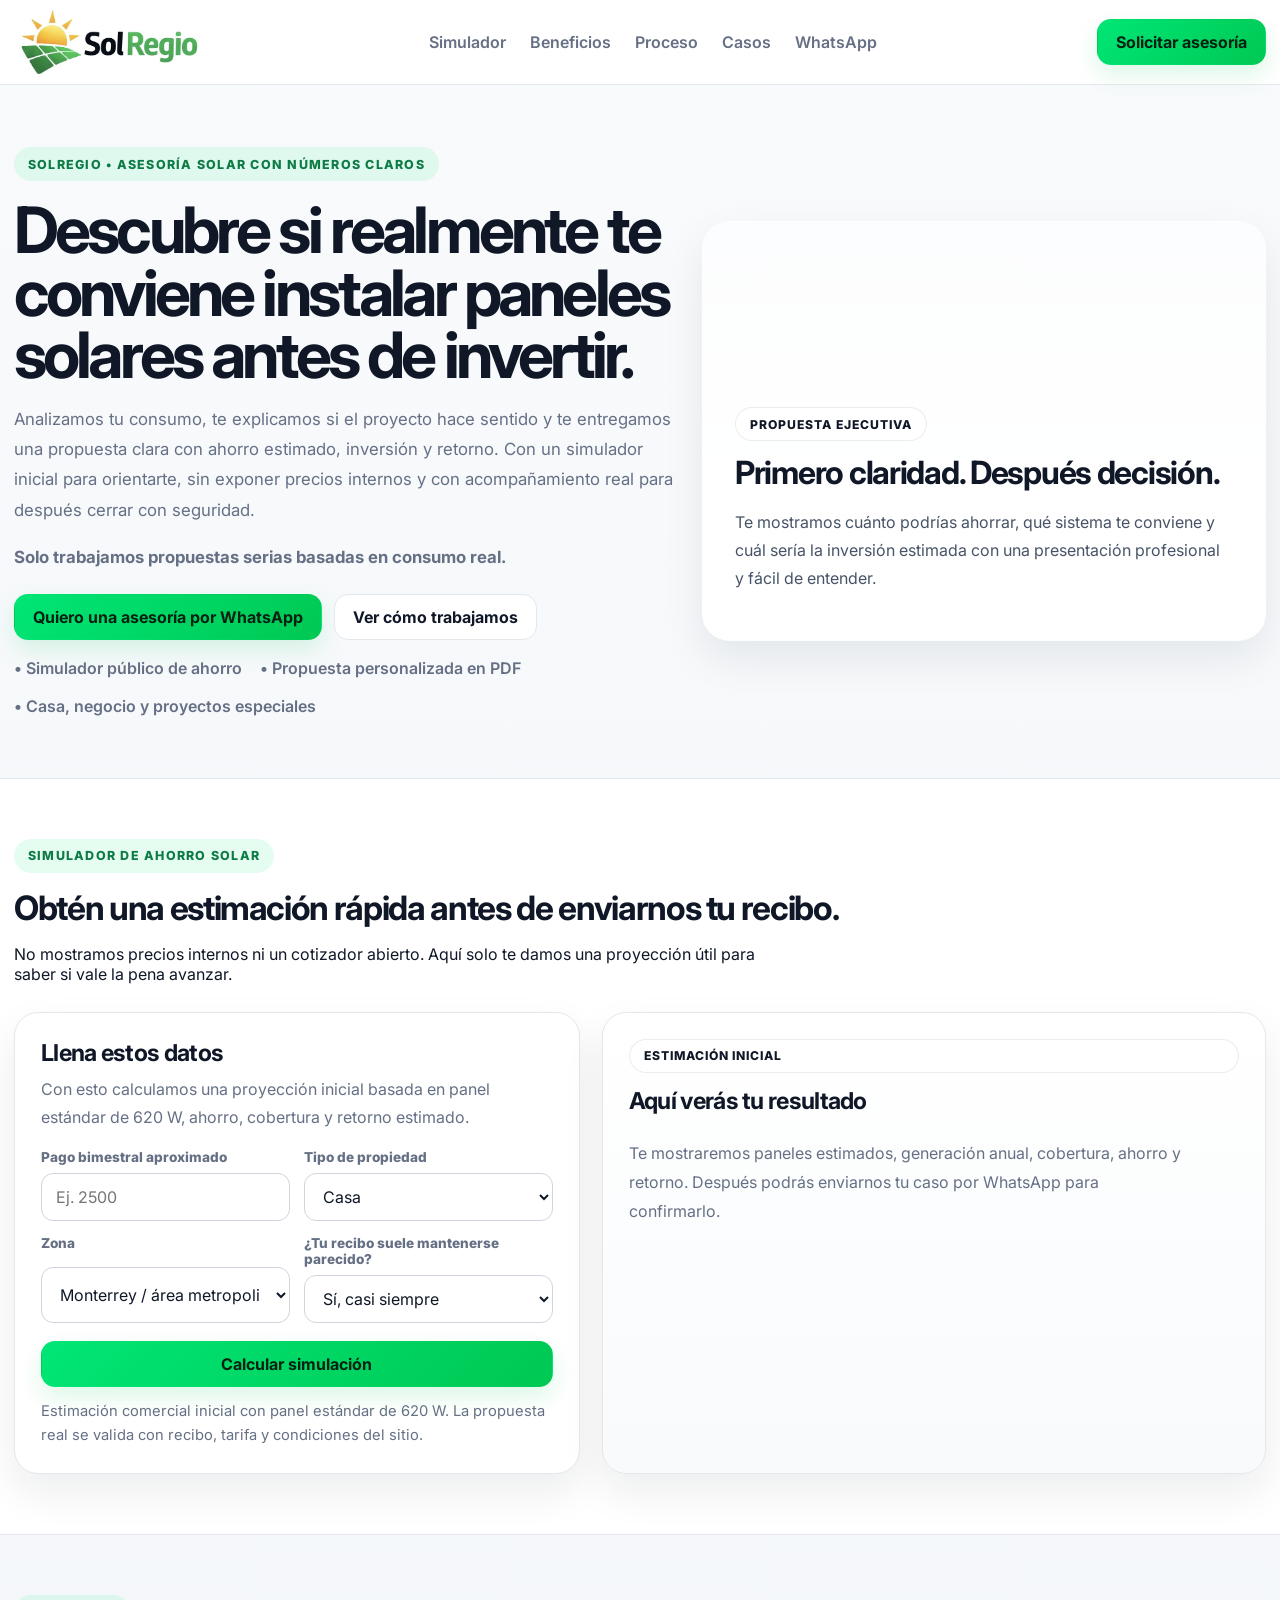
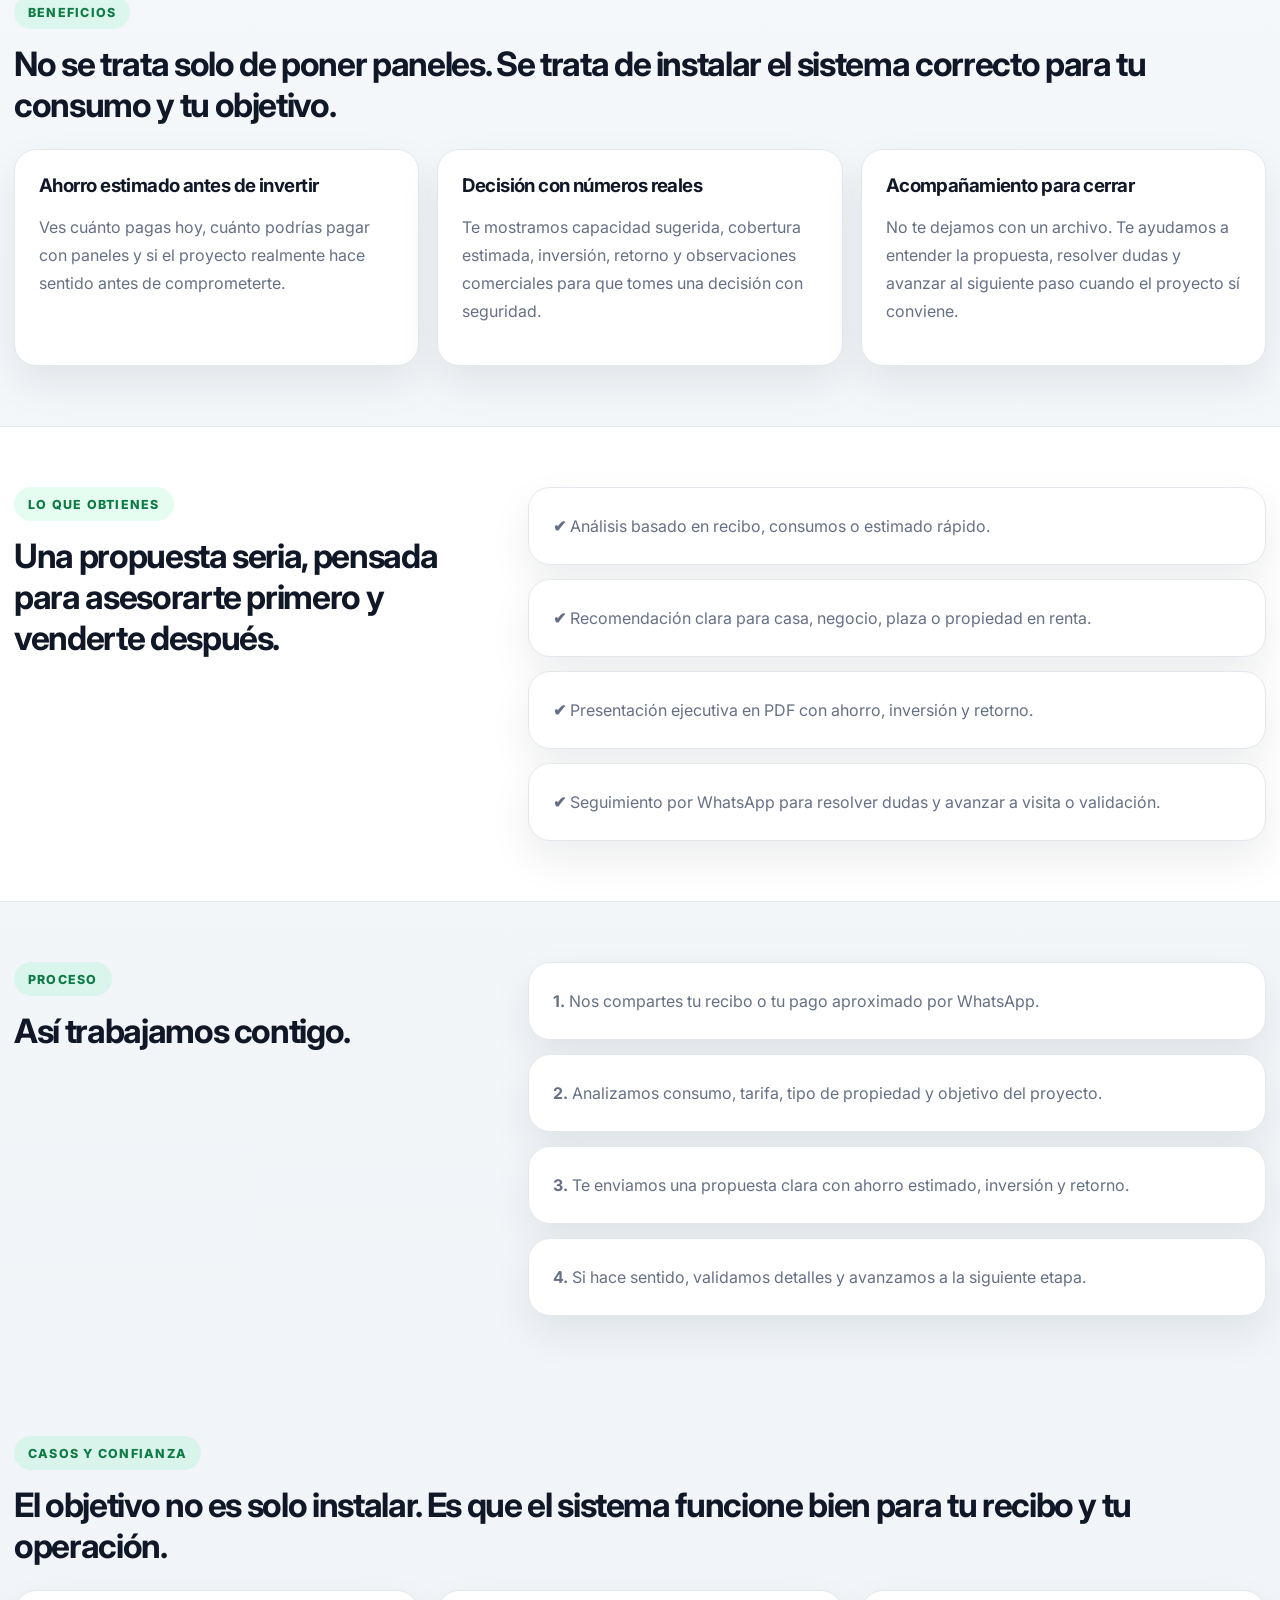
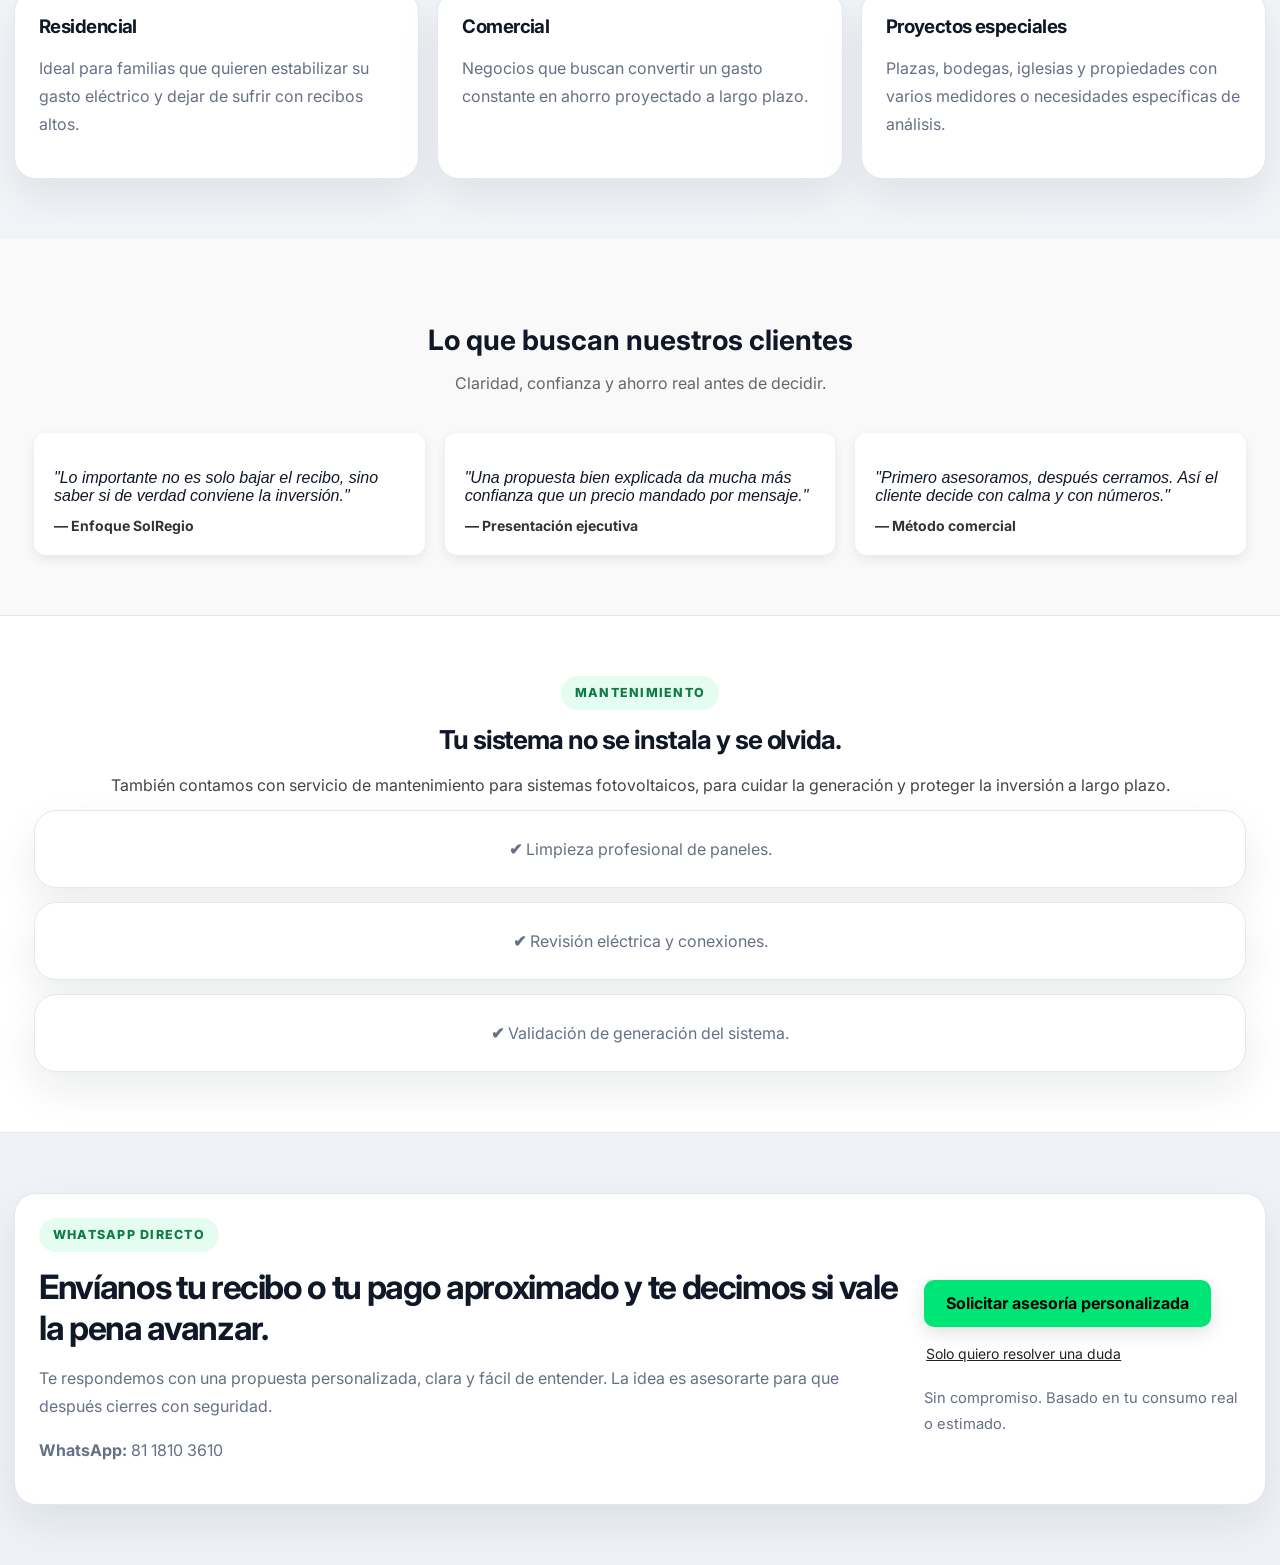
==== commit 28bd7d5f: "SolRegio v10.10 Agegamos costos estimados en portada" ====
--- a/index.html
+++ b/index.html
@@ -17,6 +17,7 @@
         <img src="logo-solregio-claro.jpg" alt="SolRegio" class="brand-logo">
       </a>
       <nav class="nav-links">
+        <a href="#simulador">Simulador</a>
         <a href="#beneficios">Beneficios</a>
         <a href="#proceso">Proceso</a>
         <a href="#casos">Casos</a>
@@ -36,7 +37,7 @@
           <h1>Descubre si realmente te conviene instalar paneles solares antes de invertir.</h1>
           <p>
             Analizamos tu consumo, te explicamos si el proyecto hace sentido y te entregamos una propuesta clara con ahorro estimado,
-            inversión y retorno. Sin simuladores públicos, sin presión y con acompañamiento real para después cerrar con seguridad.
+            inversión y retorno. Con un simulador inicial para orientarte, sin exponer precios internos y con acompañamiento real para después cerrar con seguridad.
           </p>
 
           <p class="filter-text">Solo trabajamos propuestas serias basadas en consumo real.</p>
@@ -47,9 +48,9 @@
           </div>
 
           <div class="hero-points">
+            <span>• Simulador público de ahorro</span>
             <span>• Propuesta personalizada en PDF</span>
             <span>• Casa, negocio y proyectos especiales</span>
-            <span>• Enfoque en ahorro real y retorno</span>
           </div>
         </div>
 
@@ -59,6 +60,128 @@
             <h2>Primero claridad. Después decisión.</h2>
             <p>Te mostramos cuánto podrías ahorrar, qué sistema te conviene y cuál sería la inversión estimada con una presentación profesional y fácil de entender.</p>
           </div>
+        </div>
+      </div>
+    </section>
+
+    <section id="simulador" class="section section-soft simulador-section">
+      <div class="container">
+        <div class="section-head simulador-head">
+          <div class="eyebrow">Simulador de ahorro solar</div>
+          <h2>Obtén una estimación rápida antes de enviarnos tu recibo.</h2>
+          <p>No mostramos precios internos ni un cotizador abierto. Aquí solo te damos una proyección útil para saber si vale la pena avanzar.</p>
+        </div>
+
+        <div class="simulador-layout">
+          <article class="sim-card sim-card-form">
+            <h3>Llena estos datos</h3>
+            <p class="sim-card-sub">Con esto calculamos una proyección inicial basada en panel estándar de 620 W, ahorro, cobertura y retorno estimado.</p>
+
+            <div class="sim-form-grid">
+              <label class="sim-field">
+                <span>Pago bimestral aproximado</span>
+                <input type="number" id="simPago" min="500" step="100" placeholder="Ej. 2500">
+              </label>
+
+              <label class="sim-field">
+                <span>Tipo de propiedad</span>
+                <select id="simTipo">
+                  <option value="casa">Casa</option>
+                  <option value="negocio">Negocio</option>
+                </select>
+              </label>
+
+              <label class="sim-field">
+                <span>Zona</span>
+                <select id="simZona">
+                  <option value="monterrey">Monterrey / área metropolitana</option>
+                  <option value="noreste">Noreste con buen sol</option>
+                  <option value="otra">Otra zona</option>
+                </select>
+              </label>
+
+              <label class="sim-field">
+                <span>¿Tu recibo suele mantenerse parecido?</span>
+                <select id="simEstabilidad">
+                  <option value="estable">Sí, casi siempre</option>
+                  <option value="variable">Varía a veces</option>
+                  <option value="muy-variable">Cambia mucho</option>
+                </select>
+              </label>
+            </div>
+
+            <div class="sim-actions">
+              <button class="btn btn-primary" id="btnSimular" type="button">Calcular simulación</button>
+              <p class="sim-disclaimer">Estimación comercial inicial con panel estándar de 620 W. La propuesta real se valida con recibo, tarifa y condiciones del sitio.</p>
+            </div>
+          </article>
+
+          <article class="sim-card sim-card-results" id="simResultados">
+            <div class="sim-empty" id="simEmpty">
+              <div class="visual-kicker">Estimación inicial</div>
+              <h3>Aquí verás tu resultado</h3>
+              <p>Te mostraremos paneles estimados, generación anual, cobertura, ahorro y retorno. Después podrás enviarnos tu caso por WhatsApp para confirmarlo.</p>
+            </div>
+
+            <div class="sim-output hidden" id="simOutput">
+              <div class="sim-output-head">
+                <div>
+                  <div class="visual-kicker">Resultado estimado</div>
+                  <h3 id="simTituloResultado">Proyecto con buen potencial de ahorro</h3>
+                </div>
+                <div class="sim-badge" id="simBadge">Evaluación inicial</div>
+              </div>
+
+              <div class="sim-kpis">
+                <div class="sim-kpi">
+                  <span>Paneles estimados</span>
+                  <strong id="simPaneles">-</strong>
+                </div>
+                <div class="sim-kpi">
+                  <span>Potencia estimada</span>
+                  <strong id="simPotencia">-</strong>
+                </div>
+                <div class="sim-kpi">
+                  <span>Generación anual</span>
+                  <strong id="simGeneracion">-</strong>
+                </div>
+                <div class="sim-kpi">
+                  <span>Cobertura estimada</span>
+                  <strong id="simCobertura">-</strong>
+                </div>
+                <div class="sim-kpi">
+                  <span>Ahorro bimestral</span>
+                  <strong id="simAhorroBim">-</strong>
+                </div>
+                <div class="sim-kpi">
+                  <span>Ahorro anual</span>
+                  <strong id="simAhorroAnual">-</strong>
+                </div>
+                <div class="sim-kpi">
+                  <span>ROI estimado</span>
+                  <strong id="simRoi">-</strong>
+                </div>
+                <div class="sim-kpi sim-kpi-wide">
+                  <span>Inversión estimada del sistema</span>
+                  <strong id="simInversion">-</strong>
+                </div>
+                <div class="sim-kpi">
+                  <span>Siguiente paso</span>
+                  <strong id="simPaso">-</strong>
+                </div>
+              </div>
+
+              <div class="sim-reading">
+                <h4>Lectura rápida</h4>
+                <p id="simLectura">-</p>
+              </div>
+
+              <div class="cta-buttons sim-cta">
+                <a href="#" id="simWhatsApp" class="btn-whatsapp-main" target="_blank" rel="noopener noreferrer">Enviar mi resultado por WhatsApp</a>
+                <a href="https://wa.me/528118103610?text=Hola,%20quiero%20que%20revises%20mi%20recibo%20de%20luz%20para%20ver%20si%20me%20conviene%20instalar%20paneles%20solares." class="btn-whatsapp-secondary" target="_blank" rel="noopener noreferrer">Prefiero mandar mi recibo directo</a>
+              </div>
+            </div>
+          </article>
         </div>
       </div>
     </section>
--- a/styles.css
+++ b/styles.css
@@ -1596,3 +1596,176 @@
     break-after: page !important;
   }
 }
+
+
+.filter-text{
+  font-weight:700;
+}
+
+.simulador-section{
+  position:relative;
+}
+.simulador-head p{
+  max-width:760px;
+}
+.simulador-layout{
+  display:grid;
+  grid-template-columns:minmax(320px,.92fr) minmax(320px,1.08fr);
+  gap:22px;
+  margin-top:28px;
+  align-items:start;
+}
+.sim-card{
+  background:#fff;
+  border:1px solid var(--line);
+  border-radius:24px;
+  box-shadow:var(--shadow);
+  padding:26px;
+}
+.sim-card h3{
+  margin:0 0 8px;
+  font-size:1.45rem;
+  letter-spacing:-.03em;
+}
+.sim-card-sub{
+  margin:0 0 18px;
+  color:var(--muted);
+  line-height:1.75;
+}
+.sim-form-grid{
+  display:grid;
+  grid-template-columns:repeat(2,minmax(0,1fr));
+  gap:14px;
+}
+.sim-field{
+  display:grid;
+  gap:8px;
+}
+.sim-field span{
+  color:var(--muted);
+  font-size:.85rem;
+  font-weight:800;
+}
+.sim-actions{
+  margin-top:18px;
+  display:grid;
+  gap:12px;
+}
+.sim-actions .btn{
+  width:100%;
+}
+.sim-disclaimer{
+  margin:0;
+  color:#667085;
+  font-size:.92rem;
+  line-height:1.65;
+}
+.sim-card-results{
+  min-height:100%;
+  background:linear-gradient(180deg,#ffffff 0%,#f8fafc 100%);
+}
+.sim-empty{
+  min-height:100%;
+  display:flex;
+  flex-direction:column;
+  justify-content:center;
+}
+.sim-empty h3{
+  margin-top:14px;
+}
+.sim-empty p{
+  color:var(--muted);
+  line-height:1.8;
+  max-width:560px;
+}
+.sim-output-head{
+  display:flex;
+  justify-content:space-between;
+  gap:18px;
+  align-items:flex-start;
+  margin-bottom:18px;
+}
+.sim-output-head h3{
+  margin:12px 0 0;
+}
+.sim-badge{
+  display:inline-flex;
+  align-items:center;
+  min-height:36px;
+  padding:0 14px;
+  border-radius:999px;
+  background:rgba(0,230,118,.12);
+  color:#0e7a45;
+  font-size:.8rem;
+  font-weight:800;
+  text-transform:uppercase;
+  letter-spacing:.08em;
+}
+.sim-kpis{
+  display:grid;
+  grid-template-columns:repeat(2,minmax(0,1fr));
+  gap:14px;
+}
+.sim-kpi{
+  background:#fff;
+  border:1px solid var(--line);
+  border-radius:18px;
+  padding:16px;
+}
+.sim-kpi span{
+  display:block;
+  color:var(--muted);
+  font-size:.78rem;
+  font-weight:800;
+  text-transform:uppercase;
+  letter-spacing:.06em;
+  margin-bottom:8px;
+}
+.sim-kpi strong{
+  display:block;
+  font-size:1.08rem;
+  line-height:1.35;
+}
+.sim-reading{
+  margin-top:18px;
+  padding:18px;
+  background:#fff;
+  border:1px dashed #d0d5dd;
+  border-radius:18px;
+}
+.sim-reading h4{
+  margin:0 0 10px;
+  font-size:1rem;
+}
+.sim-reading p{
+  margin:0;
+  color:#475467;
+  line-height:1.8;
+}
+.sim-cta{
+  margin-top:18px;
+}
+.contact-mini-note{
+  margin:6px 0 0;
+  color:var(--muted);
+  font-size:.92rem;
+}
+
+@media (max-width:980px){
+  .simulador-layout,
+  .sim-form-grid,
+  .sim-kpis{
+    grid-template-columns:1fr;
+  }
+}
+
+
+.sim-kpi-wide {
+  grid-column: span 2;
+}
+
+@media (max-width: 700px) {
+  .sim-kpi-wide {
+    grid-column: auto;
+  }
+}
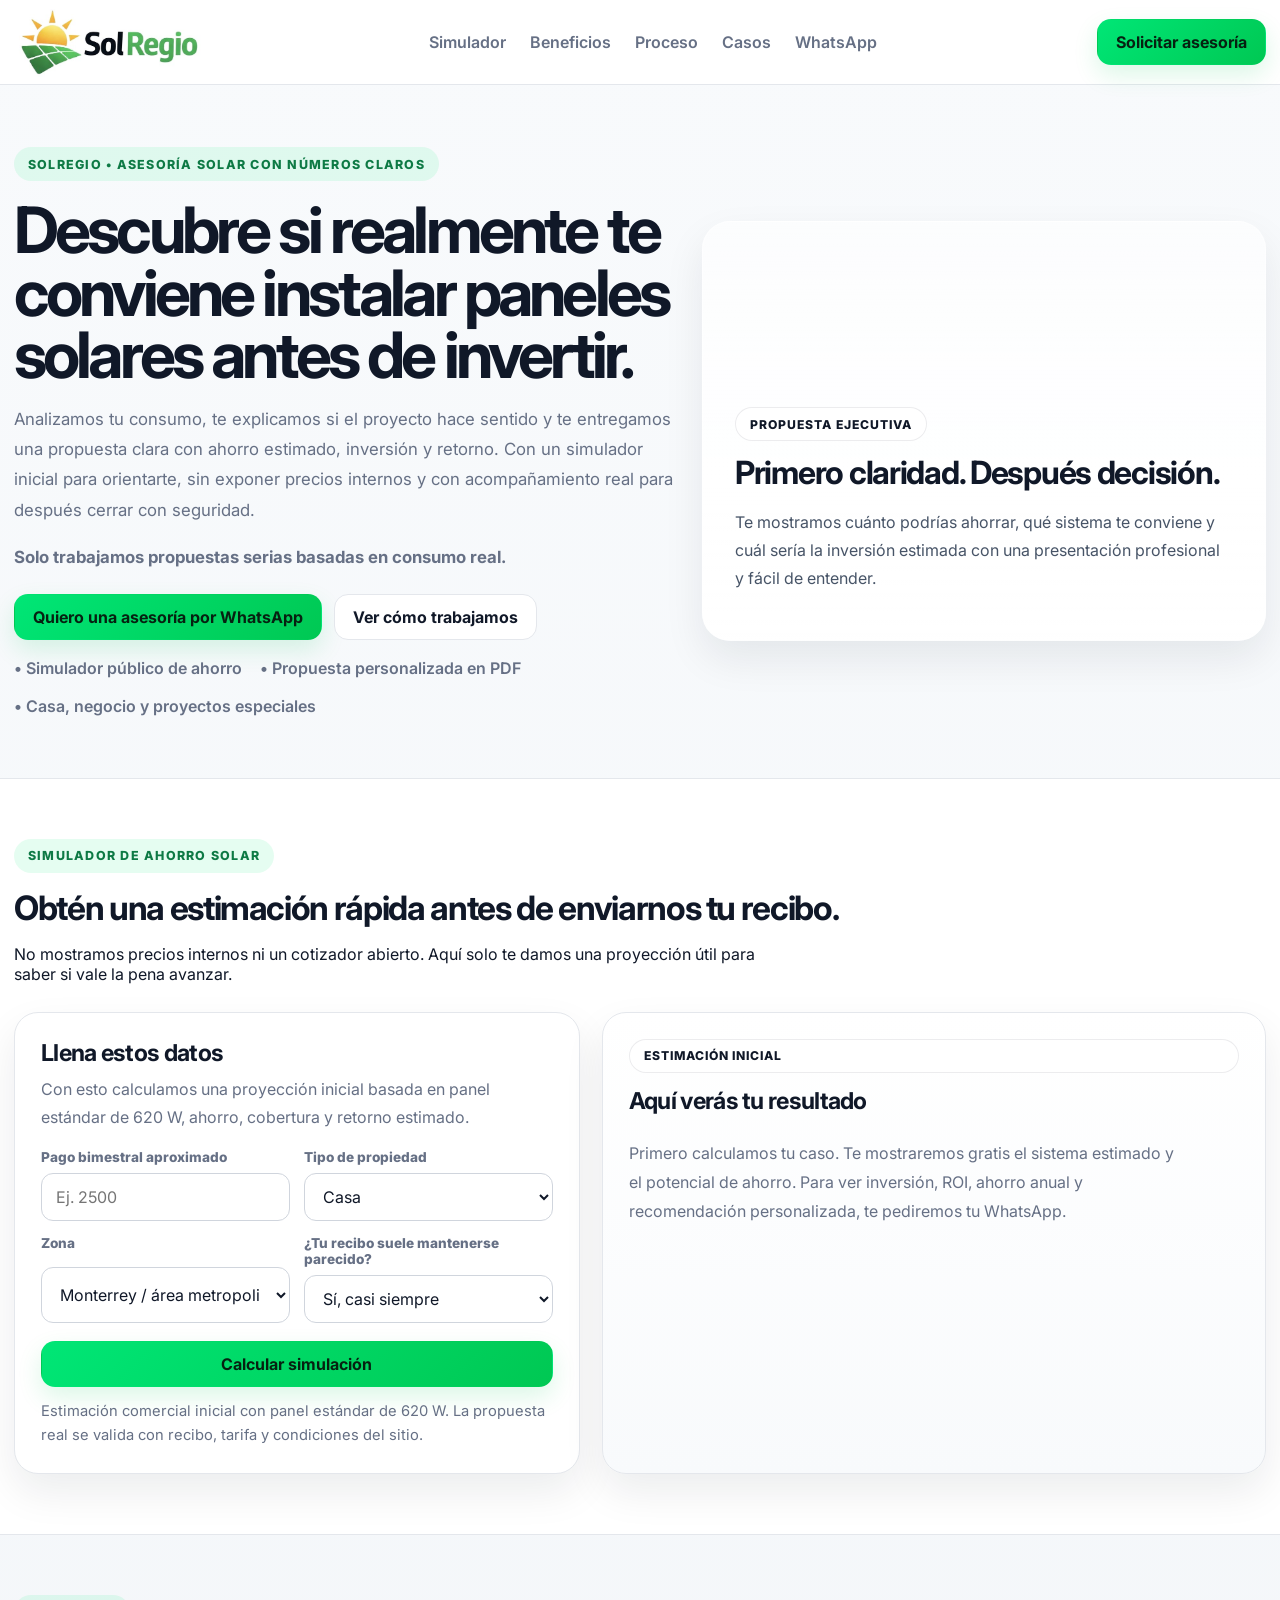
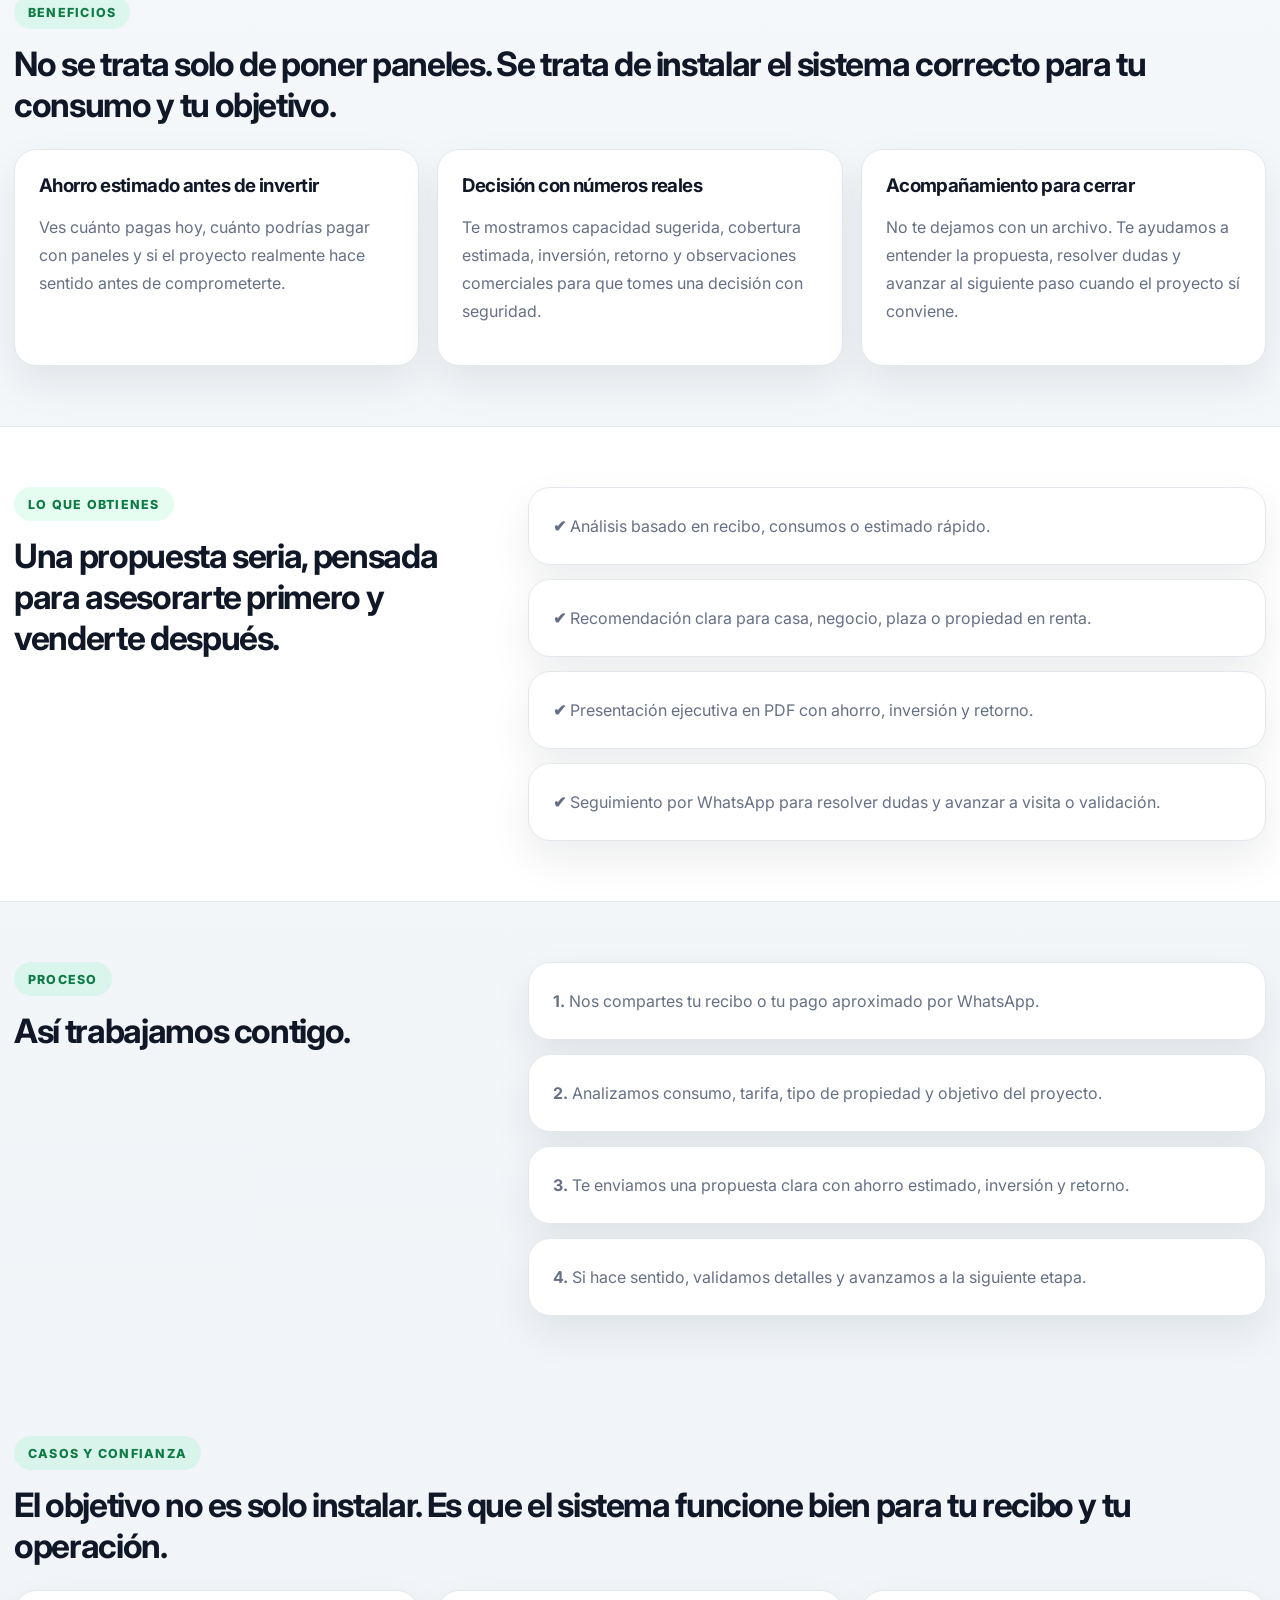
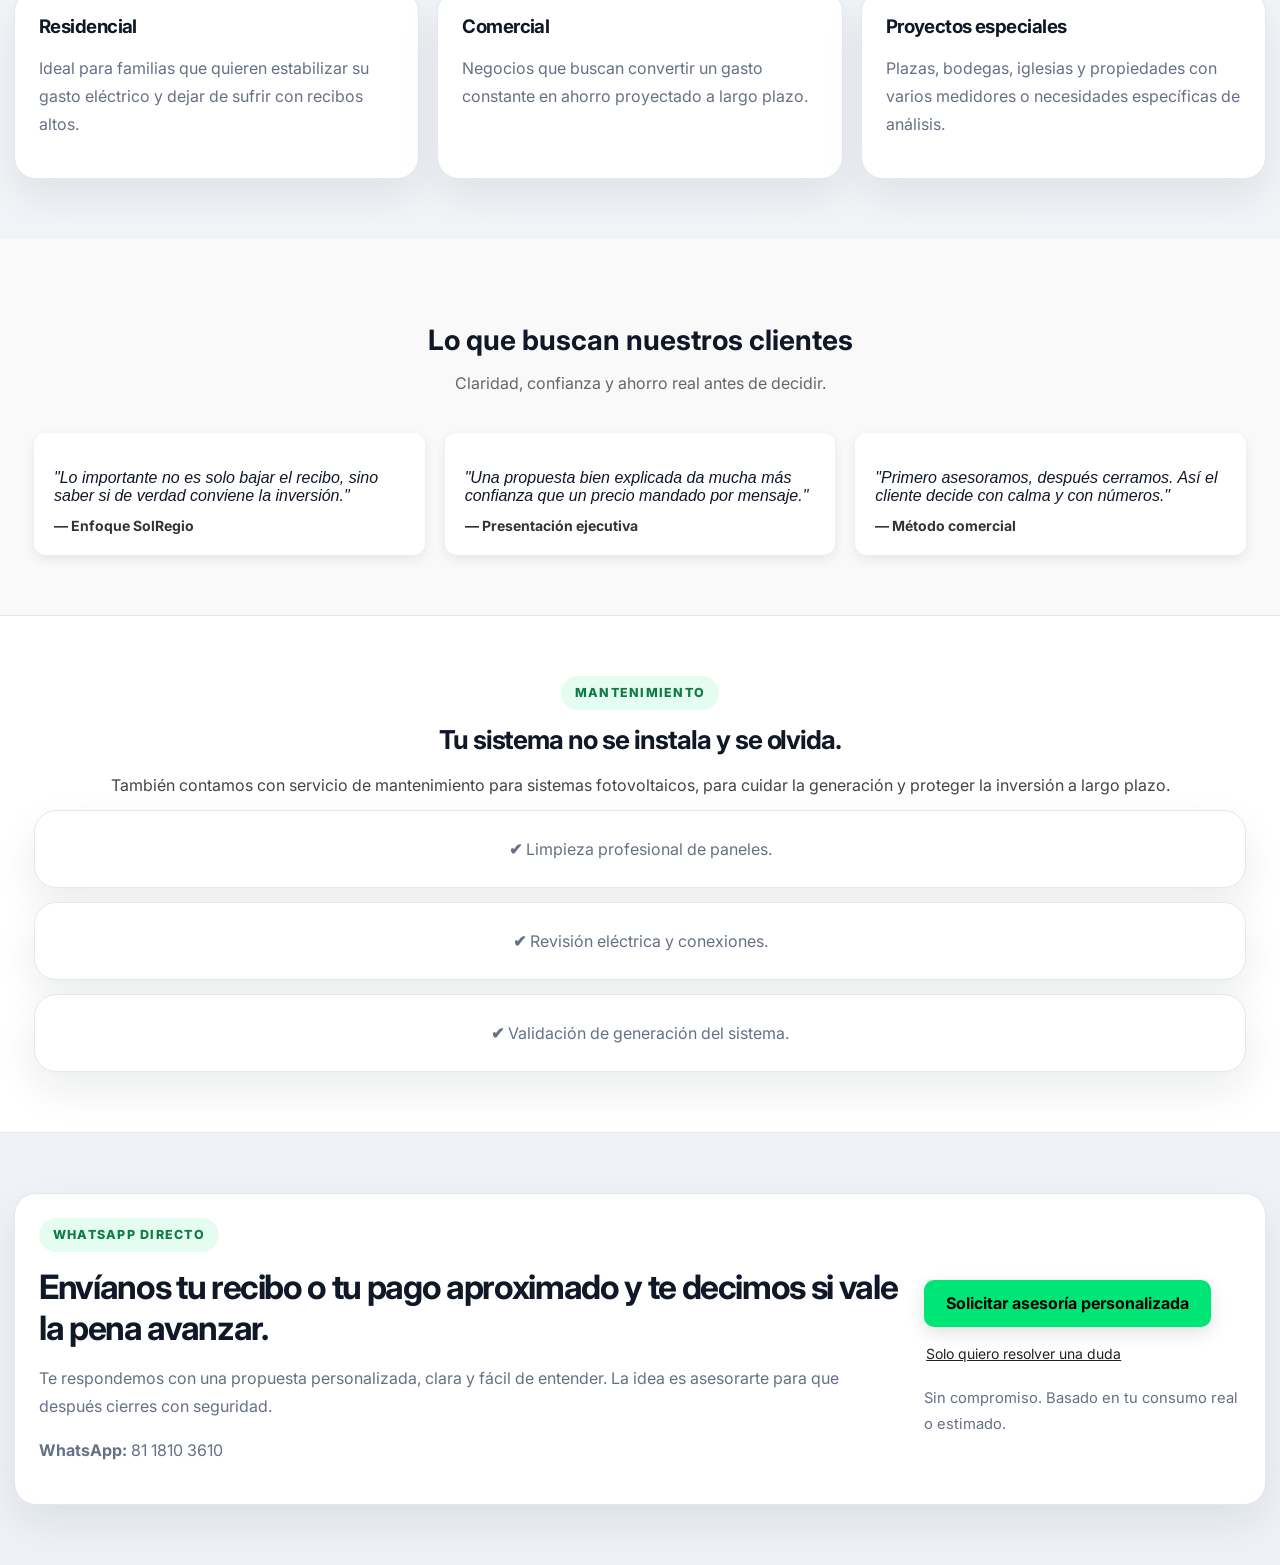
==== commit 2347d185: "Solregio_v11.1 Simulador mas leads en whastapp" ====
--- a/index.html
+++ b/index.html
@@ -120,7 +120,46 @@
             <div class="sim-empty" id="simEmpty">
               <div class="visual-kicker">Estimación inicial</div>
               <h3>Aquí verás tu resultado</h3>
-              <p>Te mostraremos paneles estimados, generación anual, cobertura, ahorro y retorno. Después podrás enviarnos tu caso por WhatsApp para confirmarlo.</p>
+              <p>Primero calculamos tu caso. Te mostraremos gratis el sistema estimado y el potencial de ahorro. Para ver inversión, ROI, ahorro anual y recomendación personalizada, te pediremos tu WhatsApp.</p>
+            </div>
+
+            <div class="sim-teaser hidden" id="simTeaser">
+              <div class="visual-kicker">Resultado inicial gratis</div>
+              <h3>Tu sistema estimado ya está listo</h3>
+              <div class="sim-free-grid">
+                <div class="sim-kpi sim-kpi-highlight">
+                  <span>Tu sistema estimado</span>
+                  <strong id="simFreePaneles">-</strong>
+                </div>
+                <div class="sim-kpi sim-kpi-highlight">
+                  <span>Ahorro potencial</span>
+                  <strong id="simFreePotencial">-</strong>
+                </div>
+              </div>
+              <p class="sim-card-sub" id="simFreeMensaje">Para ver el resultado completo, deja tu WhatsApp y te lo mando junto con recomendaciones.</p>
+            </div>
+
+            <div class="sim-lead-gate hidden" id="simLeadGate">
+              <div class="visual-kicker">Desbloquea tu resultado completo</div>
+              <h3>Déjame tu WhatsApp y te muestro inversión, ROI, ahorro anual y recomendación.</h3>
+              <p class="sim-card-sub">Así recibes el resumen con números y yo puedo ayudarte a confirmar si aplica con tu recibo real.</p>
+
+              <div class="sim-form-grid lead-form-grid">
+                <label class="sim-field">
+                  <span>Nombre</span>
+                  <input type="text" id="leadNombre" placeholder="Tu nombre">
+                </label>
+
+                <label class="sim-field">
+                  <span>WhatsApp</span>
+                  <input type="tel" id="leadWhatsapp" placeholder="Ej. 8118103610">
+                </label>
+              </div>
+
+              <div class="sim-actions">
+                <button class="btn btn-primary" id="btnEnviarLead" type="button">Ver mi resultado y enviarlo por WhatsApp</button>
+                <p class="sim-disclaimer" id="leadStatus">Tus datos se usan solo para dar seguimiento a esta simulación.</p>
+              </div>
             </div>
 
             <div class="sim-output hidden" id="simOutput">
--- a/styles.css
+++ b/styles.css
@@ -1769,3 +1769,54 @@
     grid-column: auto;
   }
 }
+
+
+/* Lead gate del simulador */
+.sim-lead-gate {
+  display: grid;
+  gap: 16px;
+}
+
+.sim-lead-gate h3 {
+  margin: 10px 0 0;
+  font-size: 1.45rem;
+  letter-spacing: -.04em;
+}
+
+.lead-form-grid {
+  margin-top: 8px;
+}
+
+#leadStatus {
+  margin-top: 10px;
+}
+
+.sim-card-results .sim-output.hidden,
+.sim-card-results .sim-lead-gate.hidden,
+.sim-card-results .sim-empty.hidden {
+  display: none !important;
+}
+
+.sim-teaser{
+  margin-bottom:18px;
+  padding-bottom:18px;
+  border-bottom:1px solid var(--line);
+}
+
+.sim-free-grid{
+  display:grid;
+  grid-template-columns:repeat(2,minmax(0,1fr));
+  gap:12px;
+  margin:16px 0 14px;
+}
+
+.sim-kpi-highlight{
+  border-color:rgba(0,200,83,.30);
+  background:linear-gradient(180deg, rgba(0,230,118,.08), #fff);
+}
+
+@media (max-width:700px){
+  .sim-free-grid{
+    grid-template-columns:1fr;
+  }
+}
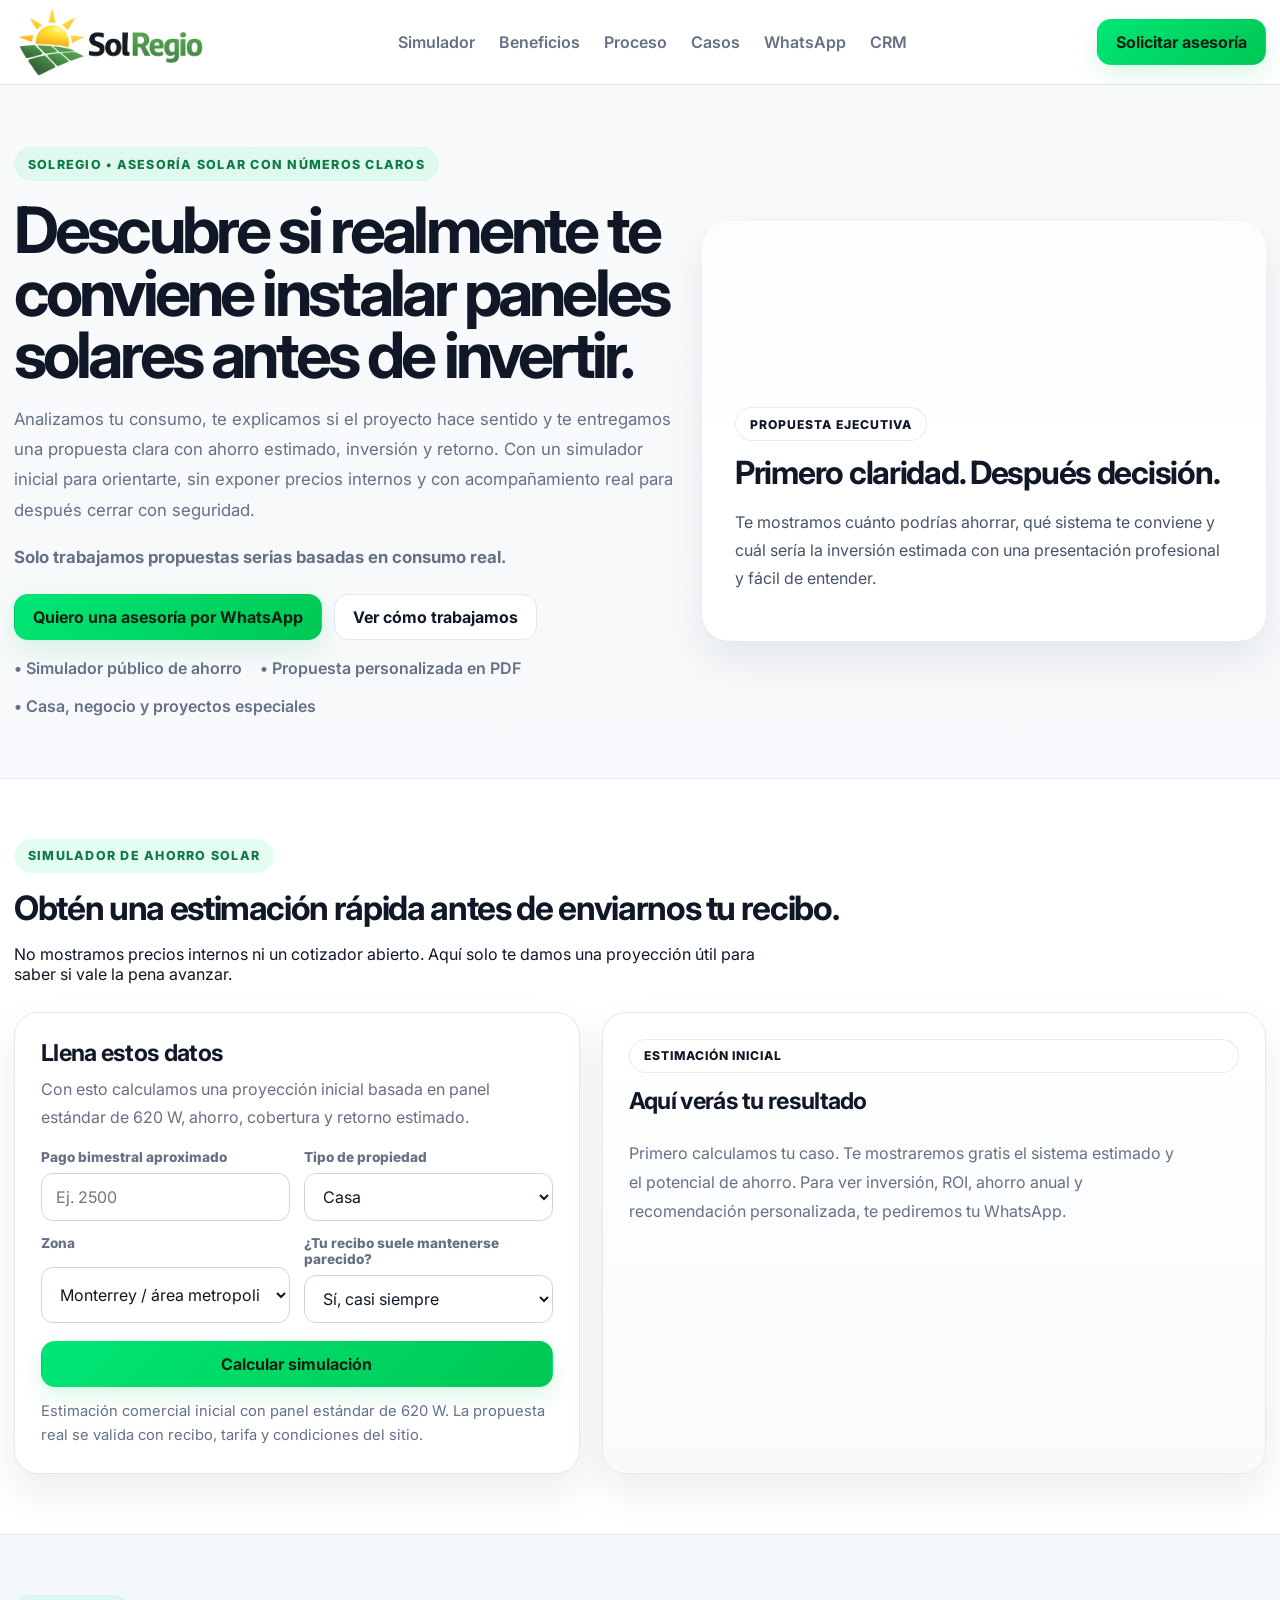
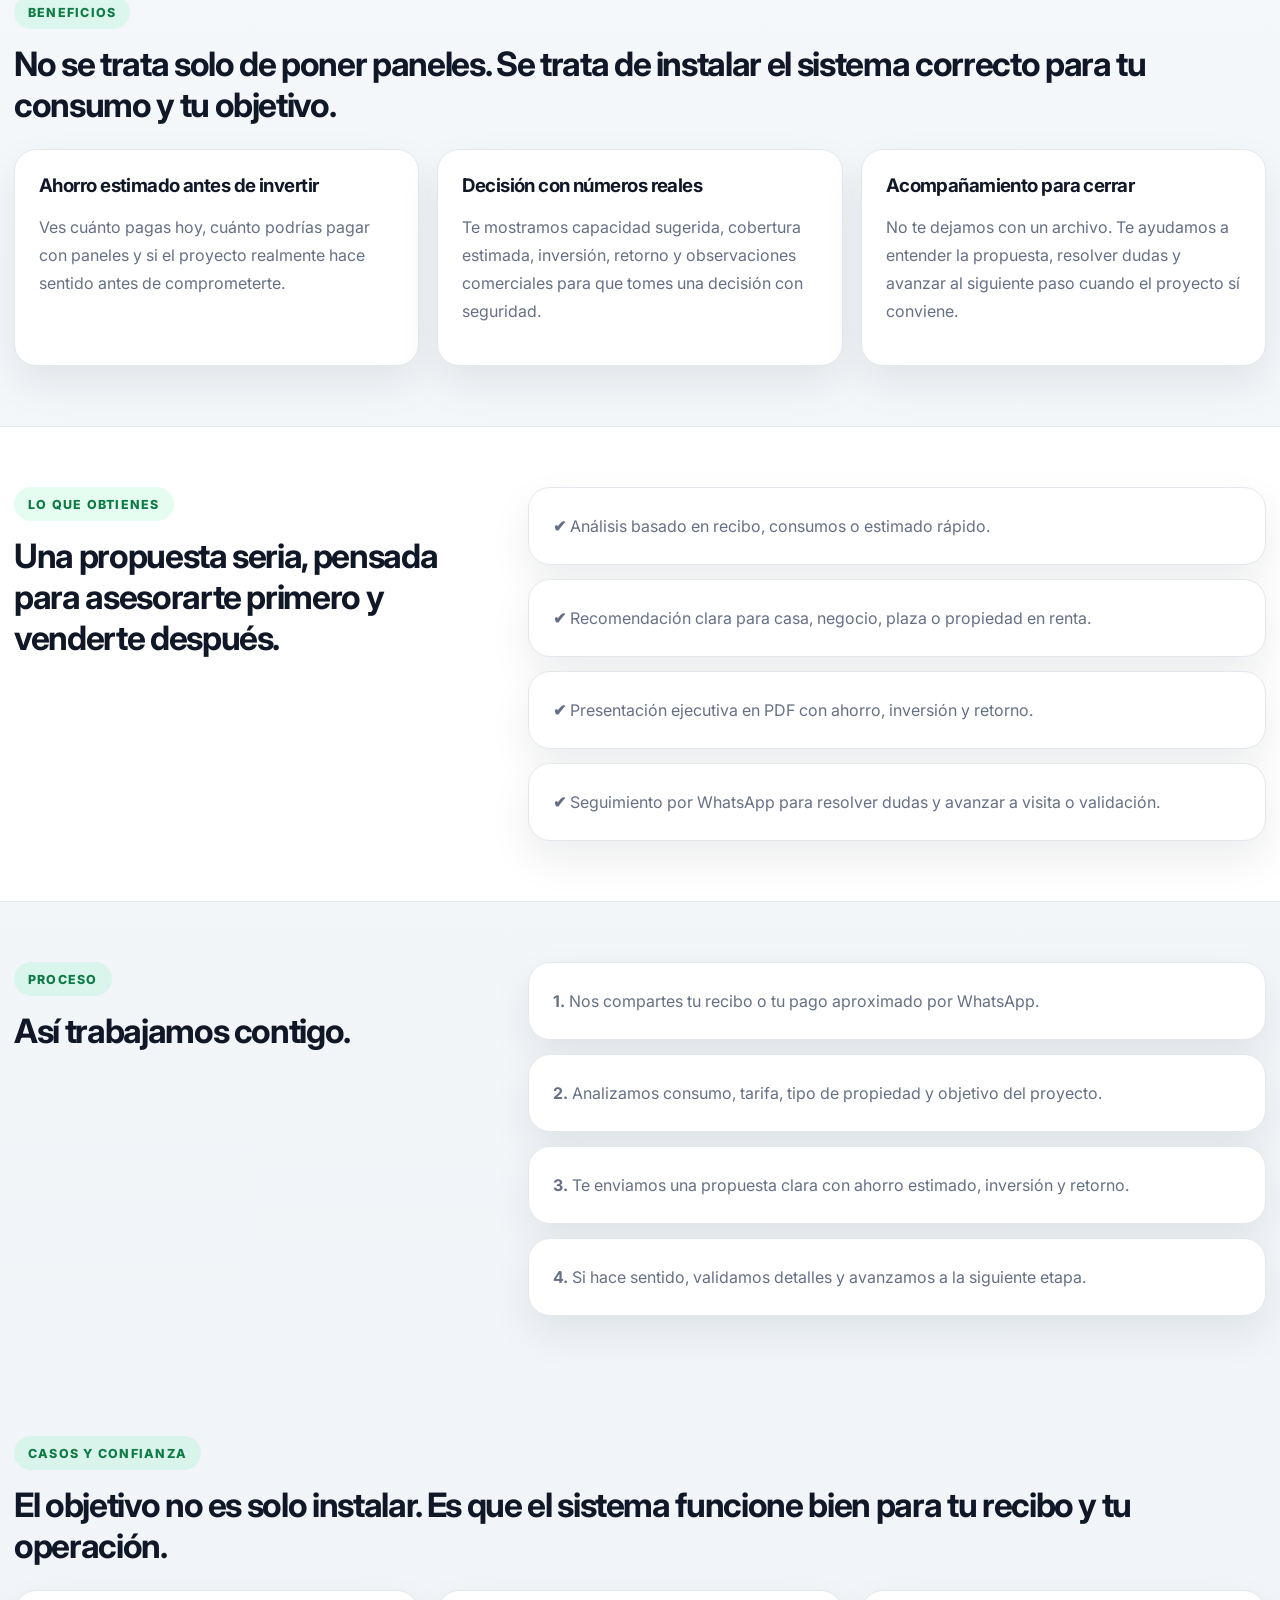
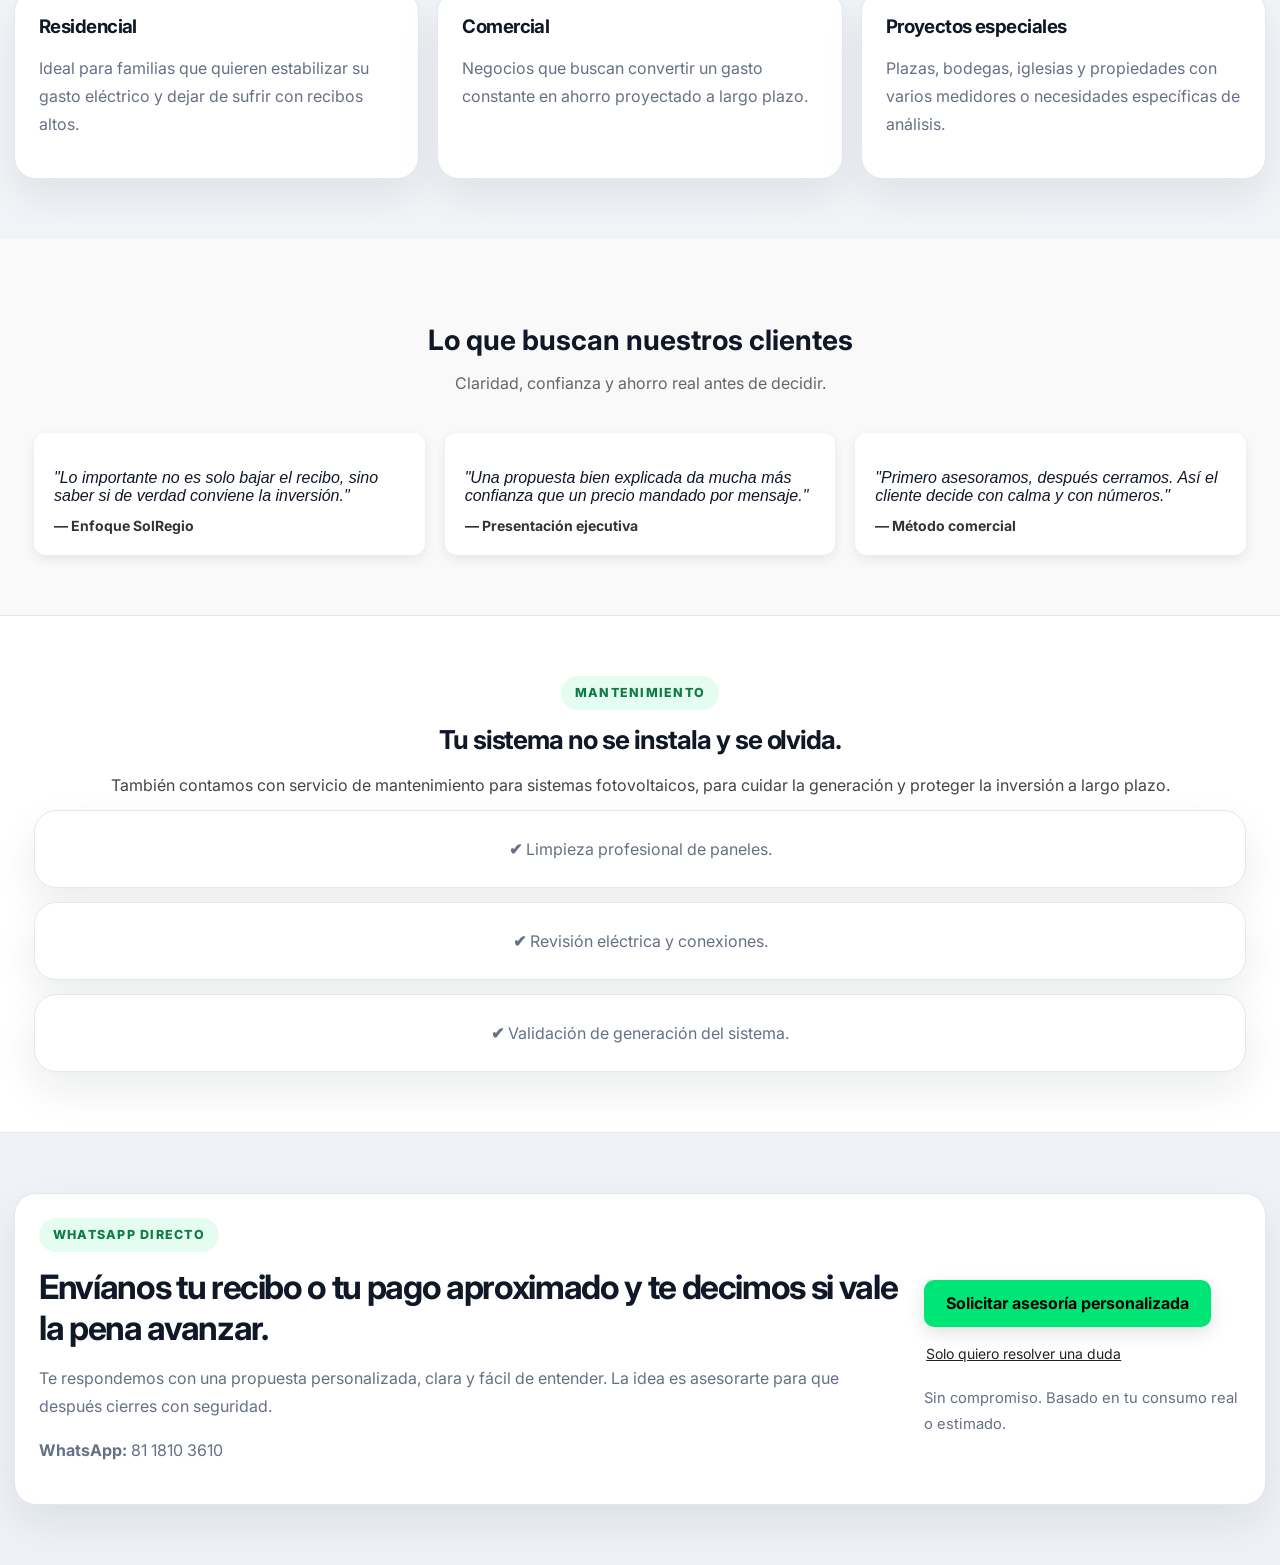
==== commit ee929f05: "Solregio_v12.4 Con CRM y pipeline sencillo, 4 hojas de impreción PDF, estiloo premium." ====
--- a/index.html
+++ b/index.html
@@ -4,6 +4,17 @@
   <meta charset="UTF-8" />
   <meta name="viewport" content="width=device-width, initial-scale=1.0" />
   <title>SolRegio | Propuestas solares serias para casa y negocio</title>
+  <meta property="og:title" content="SolRegio | Propuestas solares serias para casa y negocio">
+<meta property="og:description" content="Descubre si realmente te conviene instalar paneles solares con un análisis claro de ahorro, inversión y retorno.">
+<meta property="og:image" content="https://solregio.vercel.app/preview.png">
+<meta property="og:image:secure_url" content="https://solregio.vercel.app/preview.png">
+<meta property="og:image:type" content="image/png">
+<meta property="og:image:width" content="1536">
+<meta property="og:image:height" content="1024">
+<meta property="og:url" content="https://solregio.vercel.app/">
+<meta property="og:type" content="website">
+<meta name="twitter:card" content="summary_large_image">
+<meta name="twitter:image" content="https://solregio.vercel.app/preview.png">
   <meta name="description" content="Descubre si realmente te conviene instalar paneles solares. En SolRegio analizamos tu consumo y te entregamos una propuesta clara con ahorro, inversión y retorno estimado." />
   <link rel="preconnect" href="https://fonts.googleapis.com">
   <link rel="preconnect" href="https://fonts.gstatic.com" crossorigin>
@@ -14,7 +25,7 @@
   <header class="site-header">
     <div class="container nav">
       <a href="index.html" class="brand">
-        <img src="logo-solregio-claro.jpg" alt="SolRegio" class="brand-logo">
+        <img src="logo-solregio-claro.png" alt="SolRegio" class="brand-logo">
       </a>
       <nav class="nav-links">
         <a href="#simulador">Simulador</a>
@@ -22,6 +33,7 @@
         <a href="#proceso">Proceso</a>
         <a href="#casos">Casos</a>
         <a href="#contacto">WhatsApp</a>
+        <a href="crm.html">CRM</a>
       </nav>
       <div class="nav-actions">
         <a class="btn btn-primary" href="https://wa.me/528118103610?text=Hola,%20quiero%20saber%20si%20realmente%20me%20conviene%20instalar%20paneles%20solares.%20Pago%20aprox%20$____%20bimestral.">Solicitar asesoría</a>
--- a/styles.css
+++ b/styles.css
@@ -1820,3 +1820,1029 @@
     grid-template-columns:1fr;
   }
 }
+
+
+/* ===== SolRegio Premium V11 - documento de cierre ===== */
+.premium-v11 .pdf-page{
+  border-radius:28px;
+  border:1px solid rgba(16,24,40,.08);
+  background:#fff;
+}
+.premium-v11 .page-title{
+  font-size:2.15rem;
+  letter-spacing:-.055em;
+}
+.premium-v11 .page-sub{
+  max-width:720px;
+  color:#475467;
+}
+.premium-v11 .cover-pro-page{
+  position:relative;
+  overflow:hidden;
+}
+.premium-v11 .cover-pro-page::before{
+  content:'';
+  position:absolute;
+  inset:0;
+  background:radial-gradient(circle at 85% 10%, rgba(0,230,118,.12), transparent 34%), radial-gradient(circle at 0% 100%, rgba(0,200,83,.08), transparent 35%);
+  pointer-events:none;
+}
+.premium-v11 .cover-pro-grid{position:relative;z-index:1;align-items:center;}
+.premium-v11 .cover-copy-main .cover-title{
+  font-size:3.35rem;
+  line-height:.94;
+  max-width:660px;
+}
+.premium-v11 .cover-copy-main .cover-sub{
+  font-size:1.12rem;
+  color:#344054;
+}
+.premium-kicker{
+  display:inline-flex;
+  align-items:center;
+  min-height:34px;
+  padding:0 14px;
+  margin-bottom:14px;
+  border-radius:999px;
+  background:#101828;
+  color:#fff;
+  font-weight:800;
+  letter-spacing:.08em;
+  text-transform:uppercase;
+  font-size:.75rem;
+}
+.premium-line{
+  display:grid;
+  grid-template-columns:repeat(3,1fr);
+  gap:10px;
+  margin-top:18px;
+}
+.premium-pill{
+  padding:12px 14px;
+  border-radius:999px;
+  border:1px solid rgba(0,200,83,.22);
+  background:rgba(0,230,118,.08);
+  color:#0e7a45;
+  font-size:.86rem;
+  font-weight:800;
+  text-align:center;
+}
+.hero-metrics-grid{
+  display:grid;
+  grid-template-columns:1.15fr .85fr;
+  gap:14px;
+}
+.hero-metric{
+  min-height:154px;
+  padding:22px;
+  border-radius:24px;
+  border:1px solid var(--line);
+  background:#fff;
+  box-shadow:0 18px 40px rgba(16,24,40,.06);
+}
+.hero-metric.primary{
+  grid-row:span 2;
+  background:linear-gradient(135deg,#071912 0%,#064d2c 58%,#00a857 100%);
+  color:#fff;
+  display:flex;
+  flex-direction:column;
+  justify-content:space-between;
+}
+.hero-metric .label{color:#667085;margin-bottom:10px;}
+.hero-metric.primary .label{color:rgba(255,255,255,.76);}
+.hero-metric .value{font-size:1.85rem;letter-spacing:-.05em;}
+.hero-metric.primary .value{color:#fff;font-size:3rem;line-height:.95;}
+.hero-metric small{display:block;color:#667085;line-height:1.55;margin-top:10px;}
+.hero-metric.primary small{color:rgba(255,255,255,.82);}
+.executive-summary-grid{
+  display:grid;
+  grid-template-columns:1fr 1fr;
+  gap:18px;
+  align-items:start;
+}
+.premium-table-card{
+  background:#fff;
+  border:1px solid var(--line);
+  border-radius:24px;
+  padding:18px;
+  box-shadow:0 18px 40px rgba(16,24,40,.06);
+}
+.premium-table-card h3{margin:0 0 8px;font-size:1.12rem;letter-spacing:-.03em;}
+.premium-table-card p{margin:0;color:var(--muted);line-height:1.65;font-size:.95rem;}
+.premium-mini-grid{
+  display:grid;
+  grid-template-columns:repeat(2,1fr);
+  gap:12px;
+  margin-top:14px;
+}
+.premium-mini-card{
+  border:1px solid var(--line);
+  border-radius:18px;
+  padding:15px;
+  background:#fbfcfd;
+}
+.premium-mini-card span{display:block;color:var(--muted);font-size:.75rem;font-weight:800;text-transform:uppercase;letter-spacing:.07em;margin-bottom:7px;}
+.premium-mini-card strong{display:block;font-size:1.12rem;line-height:1.25;}
+.premium-mini-card.is-roi strong{font-size:1.35rem;}
+.premium-section-title{
+  margin:0 0 12px;
+  font-size:1.2rem;
+  letter-spacing:-.035em;
+}
+.premium-final-grid{
+  display:grid;
+  grid-template-columns:1fr 1fr;
+  gap:14px;
+}
+.premium-close-card{
+  min-height:unset;
+  padding:20px;
+  border-radius:24px;
+  box-shadow:0 18px 40px rgba(16,24,40,.06);
+}
+.premium-close-card.accent{
+  background:linear-gradient(135deg,rgba(0,230,118,.10),rgba(0,200,83,.05));
+  border-color:rgba(0,200,83,.24);
+}
+.premium-close-card.dark{
+  background:#101828;
+  color:#fff;
+}
+.premium-close-card.dark .label,
+.premium-close-card.dark li,
+.premium-close-card.dark p{color:rgba(255,255,255,.82);}
+.premium-close-card.dark h3{color:#fff;}
+.premium-close-card h3{margin:0 0 10px;font-size:1.26rem;letter-spacing:-.035em;}
+.premium-close-card p{margin:0;color:var(--muted);line-height:1.7;}
+.premium-clean-list{margin:0;padding-left:20px;line-height:1.72;font-size:.98rem;color:#344054;}
+.premium-terms{font-size:.88rem;line-height:1.6;color:#667085;}
+.premium-contact-card{
+  grid-column:1 / -1;
+  display:grid;
+  grid-template-columns:1fr .9fr;
+  gap:18px;
+  align-items:center;
+  padding:22px;
+  border-radius:26px;
+  border:1px solid rgba(0,200,83,.22);
+  background:linear-gradient(135deg,#fff 0%,#f4fff9 100%);
+}
+.premium-contact-card h3{margin:0 0 8px;font-size:1.5rem;letter-spacing:-.04em;}
+.premium-contact-card p{margin:0;color:#475467;line-height:1.7;}
+.premium-contact-lines{display:grid;gap:8px;color:#344054;}
+.premium-contact-lines strong{color:#101828;}
+.premium-config-strip{
+  display:grid;
+  grid-template-columns:repeat(3,1fr);
+  gap:10px;
+  margin-top:14px;
+}
+.config-chip{
+  padding:14px;
+  border-radius:18px;
+  background:#f8fafc;
+  border:1px solid var(--line);
+}
+.config-chip span{display:block;color:var(--muted);font-size:.72rem;font-weight:800;text-transform:uppercase;letter-spacing:.07em;margin-bottom:6px;}
+.config-chip strong{display:block;font-size:1rem;line-height:1.25;}
+@media(max-width:980px){
+  .hero-metrics-grid,.executive-summary-grid,.premium-final-grid,.premium-contact-card{grid-template-columns:1fr;}
+  .premium-line,.premium-config-strip{grid-template-columns:1fr;}
+}
+@media print{
+  .premium-v11 .pdf-page{padding:18px 20px !important;margin:0 !important;}
+  .premium-v11 .cover-copy-main .cover-title{font-size:2.65rem !important;}
+  .premium-line{grid-template-columns:repeat(3,1fr) !important;gap:8px !important;}
+  .premium-pill{font-size:.76rem !important;padding:10px !important;}
+  .hero-metrics-grid,.executive-summary-grid,.premium-final-grid,.premium-contact-card{grid-template-columns:1fr 1fr !important;}
+  .hero-metric{min-height:115px !important;padding:14px !important;box-shadow:none !important;}
+  .hero-metric.primary .value{font-size:2.3rem !important;}
+  .hero-metric .value{font-size:1.45rem !important;}
+  .premium-mini-grid{grid-template-columns:repeat(2,1fr) !important;}
+  .premium-config-strip{grid-template-columns:repeat(3,1fr) !important;}
+  .premium-close-card,.premium-table-card,.premium-contact-card{box-shadow:none !important;}
+  .charts-page .graph-card{padding:12px !important;}
+  .chart-page-balanced .chart-box{height:185px !important;}
+  .chart-page-balanced .chart-tall{height:205px !important;}
+  .premium-contact-card{grid-column:1 / -1 !important;}
+  .premium-clean-list{font-size:.9rem !important;line-height:1.55 !important;}
+  .premium-terms{font-size:.8rem !important;}
+}
+
+
+/* ===== SolRegio Premium V12 - ajustes sobre V11 =====
+   Base: V11. Ajustes puntuales para impresión PDF, verde premium y eliminación de hoja blanca.
+*/
+:root{
+  --green:#168a55;
+  --green-deep:#0b5f3c;
+  --green-premium:#0b5f3c;
+  --green-soft:#edf8f2;
+}
+
+.btn-primary{
+  background:linear-gradient(135deg,#1a9a60,#0b5f3c);
+  color:#ffffff;
+  box-shadow:0 10px 24px rgba(11,95,60,.16);
+}
+
+.premium-v11 .cover-pro-page{
+  background:#fbfdfb !important;
+}
+.premium-v11 .cover-pro-page::before{
+  background:
+    linear-gradient(135deg, rgba(11,95,60,.055) 0%, rgba(255,255,255,0) 45%, rgba(11,95,60,.04) 100%) !important;
+}
+.premium-kicker{
+  background:#101828;
+  color:#fff;
+}
+.premium-pill{
+  border-color:rgba(11,95,60,.22);
+  background:rgba(11,95,60,.075);
+  color:#0b5f3c;
+}
+.hero-metric.primary{
+  background:linear-gradient(135deg,#071912 0%,#0b3f2a 58%,#0b5f3c 100%) !important;
+}
+.premium-close-card.accent{
+  background:linear-gradient(135deg,rgba(11,95,60,.085),rgba(11,95,60,.035)) !important;
+  border-color:rgba(11,95,60,.22) !important;
+}
+.premium-contact-card{
+  border-color:rgba(11,95,60,.20) !important;
+  background:linear-gradient(135deg,#fff 0%,#f6fbf8 100%) !important;
+}
+
+@media print{
+  html, body{
+    background:#fff !important;
+    height:auto !important;
+    min-height:0 !important;
+    -webkit-print-color-adjust:exact !important;
+    print-color-adjust:exact !important;
+  }
+  .operator-only,.site-header{display:none !important;}
+  .presentation-shell,
+  .proposal-pro,
+  .premium-v11{
+    width:100% !important;
+    max-width:none !important;
+    margin:0 !important;
+    padding:0 !important;
+  }
+  .premium-v11 .pdf-page,
+  .proposal-pro.premium-v11 .pdf-page{
+    border:0 !important;
+    border-radius:0 !important;
+    box-shadow:none !important;
+    margin:0 !important;
+    padding:17mm 15mm !important;
+    min-height:auto !important;
+    break-after:page !important;
+    page-break-after:always !important;
+    break-inside:avoid !important;
+    page-break-inside:avoid !important;
+    overflow:hidden !important;
+  }
+  .premium-v11 .pdf-page:last-child,
+  .proposal-pro.premium-v11 .pdf-page:last-child{
+    break-after:auto !important;
+    page-break-after:auto !important;
+    margin-bottom:0 !important;
+  }
+  .premium-v11 .cover-pro-page{
+    background:#fbfdfb !important;
+    padding:14mm 14mm !important;
+  }
+  .premium-v11 .cover-pro-page::before{
+    background:linear-gradient(135deg, rgba(11,95,60,.045), rgba(255,255,255,0) 62%) !important;
+  }
+  .premium-v11 .cover-pro-grid{
+    grid-template-columns:1.08fr .92fr !important;
+    gap:13mm !important;
+    align-items:center !important;
+  }
+  .premium-v11 .cover-logo{height:56px !important;}
+  .premium-v11 .cover-copy-main .cover-title{
+    font-size:2.55rem !important;
+    line-height:.96 !important;
+  }
+  .premium-v11 .cover-copy-main .cover-sub{
+    font-size:1rem !important;
+    line-height:1.55 !important;
+  }
+  .premium-line{grid-template-columns:repeat(3,1fr) !important; gap:7px !important; margin-top:12px !important;}
+  .premium-pill{font-size:.72rem !important; padding:8px 7px !important; background:rgba(11,95,60,.07) !important; color:#0b5f3c !important;}
+  .premium-kicker{font-size:.68rem !important; min-height:30px !important; margin-bottom:10px !important;}
+  .cover-meta-layout{gap:9px !important;}
+  .info-card{padding:12px !important; min-height:auto !important; box-shadow:none !important;}
+  .cover-main-frame{box-shadow:none !important;}
+  .hero-metrics-grid,.executive-summary-grid,.premium-final-grid,.premium-contact-card{grid-template-columns:1fr 1fr !important;}
+  .hero-metric.primary{background:#0b3f2a !important;}
+  .premium-close-card.dark{background:#101828 !important;}
+  .chart-page-balanced .chart-box{height:182px !important;}
+  .chart-page-balanced .chart-tall{height:202px !important;}
+  .premium-contact-card{grid-column:1 / -1 !important;}
+  .premium-v11::after,
+  .presentation-shell::after,
+  body::after{content:none !important; display:none !important;}
+}
+
+/* ===== SolRegio V12.2 - corrección final PDF + logo PNG =====
+   - Logo PNG transparente con tamaño correcto.
+   - Verde vibrante desvanecido conservado en PDF usando imagen de fondo.
+   - Exportación fija a 4 páginas A4 sin cortes entre páginas.
+*/
+:root{
+  --green:#00E676;
+  --green-deep:#00C853;
+}
+
+.brand-logo{
+  height:76px;
+  width:auto;
+  object-fit:contain;
+}
+.premium-v11 .cover-logo{
+  height:76px;
+  width:auto;
+  object-fit:contain;
+}
+
+.premium-v11 .cover-pro-page{
+  background:#fbfffc url('cover-green-gradient.png') center/cover no-repeat !important;
+}
+.premium-v11 .cover-pro-page::before{
+  background:none !important;
+}
+.premium-pill{
+  border-color:rgba(0,200,83,.24) !important;
+  background:rgba(0,230,118,.09) !important;
+  color:#0e7a45 !important;
+}
+.btn-primary{
+  background:linear-gradient(135deg,var(--green),var(--green-deep)) !important;
+  color:#062111 !important;
+  box-shadow:0 10px 24px rgba(0,200,83,.14) !important;
+}
+.hero-metric.primary{
+  background:linear-gradient(135deg,#071912 0%,#064d2c 58%,#00a857 100%) !important;
+}
+.premium-close-card.accent{
+  background:linear-gradient(135deg,rgba(0,230,118,.10),rgba(0,200,83,.05)) !important;
+  border-color:rgba(0,200,83,.24) !important;
+}
+.premium-contact-card{
+  border-color:rgba(0,200,83,.22) !important;
+  background:linear-gradient(135deg,#fff 0%,#f4fff9 100%) !important;
+}
+
+@page{
+  size:A4;
+  margin:0;
+}
+
+@media print{
+  html,body{
+    width:210mm !important;
+    min-height:0 !important;
+    height:auto !important;
+    margin:0 !important;
+    padding:0 !important;
+    background:#fff !important;
+    -webkit-print-color-adjust:exact !important;
+    print-color-adjust:exact !important;
+  }
+  .operator-only,.site-header{display:none !important;}
+  .presentation-shell,.proposal-pro,.premium-v11{
+    width:210mm !important;
+    max-width:210mm !important;
+    margin:0 !important;
+    padding:0 !important;
+  }
+  .premium-v11 .pdf-page,
+  .proposal-pro.premium-v11 .pdf-page{
+    width:210mm !important;
+    height:297mm !important;
+    min-height:297mm !important;
+    max-height:297mm !important;
+    margin:0 !important;
+    padding:13mm 14mm !important;
+    box-sizing:border-box !important;
+    border:0 !important;
+    border-radius:0 !important;
+    box-shadow:none !important;
+    overflow:hidden !important;
+    display:block !important;
+    break-after:page !important;
+    page-break-after:always !important;
+    break-inside:avoid !important;
+    page-break-inside:avoid !important;
+  }
+  .premium-v11 .pdf-page:last-child,
+  .proposal-pro.premium-v11 .pdf-page:last-child{
+    break-after:auto !important;
+    page-break-after:auto !important;
+  }
+  .premium-v11 .cover-pro-page{
+    background:#fbfffc url('cover-green-gradient.png') center/cover no-repeat !important;
+    padding:13mm 14mm !important;
+  }
+  .premium-v11 .cover-pro-grid{
+    display:grid !important;
+    grid-template-columns:1.05fr .95fr !important;
+    gap:11mm !important;
+    align-items:center !important;
+    height:100% !important;
+  }
+  .cover-copy-block{min-width:0 !important;}
+  .cover-top-pro{margin-bottom:12mm !important;}
+  .premium-v11 .cover-logo{
+    height:68px !important;
+    width:auto !important;
+  }
+  .cover-badge{
+    min-height:30px !important;
+    padding:0 13px !important;
+    font-size:.68rem !important;
+  }
+  .premium-kicker{
+    min-height:30px !important;
+    margin-bottom:9px !important;
+    font-size:.67rem !important;
+    padding:0 12px !important;
+  }
+  .premium-v11 .cover-copy-main .cover-title{
+    font-size:2.72rem !important;
+    line-height:.96 !important;
+    letter-spacing:-.065em !important;
+  }
+  .premium-v11 .cover-copy-main .cover-sub{
+    font-size:.98rem !important;
+    line-height:1.55 !important;
+    margin-top:12px !important;
+  }
+  .premium-line{
+    grid-template-columns:repeat(3,1fr) !important;
+    gap:7px !important;
+    margin-top:13px !important;
+  }
+  .premium-pill{
+    font-size:.68rem !important;
+    line-height:1.15 !important;
+    padding:8px 6px !important;
+  }
+  .cover-meta-layout{gap:8px !important; margin-top:13px !important;}
+  .info-card{
+    padding:11px !important;
+    min-height:auto !important;
+    box-shadow:none !important;
+    border-radius:14px !important;
+  }
+  .label{font-size:.68rem !important; margin-bottom:6px !important;}
+  .value{font-size:.92rem !important; line-height:1.25 !important;}
+  .triple-meta-row{gap:7px !important;}
+  .cover-main-frame{
+    width:100% !important;
+    max-width:100% !important;
+    border-radius:22px !important;
+    box-shadow:none !important;
+  }
+  .cover-main-image{height:auto !important; max-height:92mm !important; object-fit:cover !important;}
+
+  /* Página 2 compacta */
+  .premium-v11 .page-title{font-size:1.9rem !important; margin-bottom:6px !important;}
+  .premium-v11 .page-sub{font-size:.88rem !important; line-height:1.5 !important; margin-bottom:14px !important;}
+  .hero-metrics-grid{grid-template-columns:1.05fr .95fr !important; gap:10px !important;}
+  .hero-metric{min-height:96px !important; padding:12px !important; box-shadow:none !important; border-radius:16px !important;}
+  .hero-metric.primary .value{font-size:2.1rem !important;}
+  .hero-metric .value{font-size:1.28rem !important;}
+  .hero-metric small{font-size:.72rem !important; line-height:1.35 !important; margin-top:6px !important;}
+  .executive-summary-grid{grid-template-columns:1fr 1fr !important; gap:10px !important; margin-top:10px !important;}
+  .premium-table-card{padding:12px !important; border-radius:16px !important; box-shadow:none !important;}
+  .premium-table-card h3{font-size:.98rem !important; margin-bottom:5px !important;}
+  .premium-table-card p{font-size:.74rem !important; line-height:1.35 !important;}
+  .projection-table{margin-top:8px !important; border-radius:12px !important;}
+  .projection-table th,.projection-table td{padding:7px 8px !important; font-size:.74rem !important;}
+  .premium-mini-grid{grid-template-columns:repeat(2,1fr) !important; gap:8px !important; margin-top:10px !important;}
+  .premium-mini-card{padding:9px !important; border-radius:13px !important;}
+  .premium-mini-card span{font-size:.6rem !important; margin-bottom:4px !important;}
+  .premium-mini-card strong{font-size:.9rem !important;}
+
+  /* Página 3 gráficos */
+  .charts-page{padding-top:18mm !important;}
+  .chart-page-balanced .graphs-grid{grid-template-columns:1fr 1fr !important; gap:9px !important;}
+  .charts-page .graph-card{padding:10px !important; border-radius:16px !important; box-shadow:none !important;}
+  .charts-page .graph-card h3{font-size:.86rem !important; margin-bottom:7px !important;}
+  .chart-page-balanced .chart-box{height:68mm !important;}
+  .chart-page-balanced .chart-tall{height:78mm !important;}
+
+  /* Página 4 cierre */
+  .premium-config-strip{grid-template-columns:repeat(3,1fr) !important; gap:8px !important; margin-top:10px !important;}
+  .config-chip{padding:9px !important; border-radius:13px !important;}
+  .config-chip span{font-size:.6rem !important; margin-bottom:4px !important;}
+  .config-chip strong{font-size:.86rem !important;}
+  .premium-section-title{font-size:1rem !important; margin-bottom:8px !important;}
+  .premium-final-grid{grid-template-columns:1fr 1fr !important; gap:9px !important;}
+  .premium-close-card{padding:12px !important; border-radius:16px !important; box-shadow:none !important;}
+  .premium-close-card h3{font-size:1rem !important; margin-bottom:7px !important;}
+  .premium-clean-list{font-size:.75rem !important; line-height:1.42 !important; padding-left:15px !important;}
+  .premium-terms{font-size:.68rem !important; line-height:1.35 !important;}
+  .premium-contact-card{
+    grid-column:1 / -1 !important;
+    grid-template-columns:1fr 1fr !important;
+    gap:10px !important;
+    padding:12px !important;
+    border-radius:16px !important;
+    box-shadow:none !important;
+    margin-top:0 !important;
+  }
+  .premium-contact-card h3{font-size:1.05rem !important; margin-bottom:5px !important;}
+  .premium-contact-card p,.premium-contact-lines{font-size:.72rem !important; line-height:1.35 !important;}
+  .premium-contact-lines{gap:4px !important;}
+
+  .premium-v11::after,.presentation-shell::after,body::after{content:none !important; display:none !important;}
+}
+
+/* =========================================================
+   V12.3 — FIX FINAL PDF SIN HOJAS EN BLANCO
+   Problema corregido: altura exacta A4 + break-after generaba
+   una hoja extra por redondeo del motor de impresión.
+   ========================================================= */
+@page{
+  size:A4;
+  margin:0;
+}
+
+@media print{
+  html,body{
+    width:210mm !important;
+    height:auto !important;
+    min-height:0 !important;
+    margin:0 !important;
+    padding:0 !important;
+    overflow:visible !important;
+    background:#fff !important;
+    -webkit-print-color-adjust:exact !important;
+    print-color-adjust:exact !important;
+  }
+
+  .operator-only,
+  .site-header{
+    display:none !important;
+  }
+
+  .presentation-shell,
+  .proposal-pro,
+  .premium-v11{
+    width:210mm !important;
+    max-width:210mm !important;
+    margin:0 !important;
+    padding:0 !important;
+    overflow:visible !important;
+    background:#fff !important;
+  }
+
+  .premium-v11 .pdf-page,
+  .proposal-pro.premium-v11 .pdf-page{
+    width:210mm !important;
+    height:296mm !important;
+    min-height:296mm !important;
+    max-height:296mm !important;
+    margin:0 !important;
+    padding:13mm 14mm !important;
+    box-sizing:border-box !important;
+    border:0 !important;
+    border-radius:0 !important;
+    box-shadow:none !important;
+    overflow:hidden !important;
+    display:block !important;
+    position:relative !important;
+    page-break-before:auto !important;
+    break-before:auto !important;
+    page-break-after:always !important;
+    break-after:page !important;
+    page-break-inside:avoid !important;
+    break-inside:avoid-page !important;
+  }
+
+  .premium-v11 .pdf-page:last-child,
+  .proposal-pro.premium-v11 .pdf-page:last-child{
+    page-break-after:auto !important;
+    break-after:auto !important;
+  }
+
+  .premium-v11 .cover-pro-page{
+    background:#fbfffc url('cover-green-gradient.png') center/cover no-repeat !important;
+    padding:13mm 14mm !important;
+  }
+
+  .premium-v11 .cover-pro-grid{
+    height:100% !important;
+    display:grid !important;
+    grid-template-columns:1.05fr .95fr !important;
+    gap:11mm !important;
+    align-items:center !important;
+  }
+
+  .premium-v11 .cover-logo,
+  .brand-logo{
+    height:72px !important;
+    width:auto !important;
+    object-fit:contain !important;
+  }
+
+  .premium-v11 .cover-copy-main .cover-title{
+    font-size:2.72rem !important;
+    line-height:.96 !important;
+  }
+
+  .premium-v11 .cover-copy-main .cover-sub{
+    font-size:.98rem !important;
+    line-height:1.55 !important;
+  }
+
+  .cover-main-image{
+    height:auto !important;
+    max-height:92mm !important;
+    object-fit:cover !important;
+  }
+
+  /* Mantiene gráficos dentro de una sola hoja */
+  .chart-page-balanced .chart-box{height:68mm !important;}
+  .chart-page-balanced .chart-tall{height:78mm !important;}
+
+  /* Contacto final compacto para que no se corte */
+  .premium-contact-card{
+    margin-top:0 !important;
+    page-break-inside:avoid !important;
+    break-inside:avoid-page !important;
+  }
+
+  .premium-v11::after,
+  .presentation-shell::after,
+  body::after{
+    content:none !important;
+    display:none !important;
+  }
+}
+
+/* =========================================================
+   V12.4 — FIX DEFINITIVO: SIN HOJAS EN BLANCO EN PDF
+   Causa: la página estaba forzada a 296/297mm, pero el área
+   imprimible real del navegador suele ser menor. Eso generaba
+   una segunda hoja con el sobrante del fondo. Aquí se elimina
+   la altura fija y se deja que cada sección mida solo su contenido.
+   ========================================================= */
+@page{
+  size:A4;
+  margin:8mm;
+}
+
+@media print{
+  html,body{
+    width:auto !important;
+    height:auto !important;
+    min-height:0 !important;
+    margin:0 !important;
+    padding:0 !important;
+    overflow:visible !important;
+    background:#fff !important;
+    -webkit-print-color-adjust:exact !important;
+    print-color-adjust:exact !important;
+  }
+
+  .operator-only,
+  .site-header{
+    display:none !important;
+  }
+
+  .presentation-shell,
+  .proposal-pro,
+  .premium-v11{
+    width:100% !important;
+    max-width:none !important;
+    margin:0 !important;
+    padding:0 !important;
+    overflow:visible !important;
+    background:#fff !important;
+  }
+
+  .premium-v11 .pdf-page,
+  .proposal-pro.premium-v11 .pdf-page{
+    width:100% !important;
+    height:auto !important;
+    min-height:0 !important;
+    max-height:none !important;
+    margin:0 !important;
+    padding:10mm 11mm !important;
+    box-sizing:border-box !important;
+    border:0 !important;
+    border-radius:0 !important;
+    box-shadow:none !important;
+    overflow:hidden !important;
+    display:block !important;
+    position:relative !important;
+    page-break-before:auto !important;
+    break-before:auto !important;
+    page-break-after:always !important;
+    break-after:page !important;
+    page-break-inside:avoid !important;
+    break-inside:avoid-page !important;
+  }
+
+  .premium-v11 .pdf-page:last-child,
+  .proposal-pro.premium-v11 .pdf-page:last-child{
+    page-break-after:auto !important;
+    break-after:auto !important;
+  }
+
+  .premium-v11 .cover-pro-page{
+    background:#fbfffc url('cover-green-gradient.png') center/100% 100% no-repeat !important;
+    padding:12mm 11mm !important;
+  }
+
+  .premium-v11 .cover-pro-grid{
+    height:auto !important;
+    min-height:0 !important;
+    display:grid !important;
+    grid-template-columns:1.05fr .95fr !important;
+    gap:10mm !important;
+    align-items:center !important;
+  }
+
+  .premium-v11 .cover-logo,
+  .brand-logo{
+    height:70px !important;
+    width:auto !important;
+    object-fit:contain !important;
+  }
+
+  .premium-v11 .cover-copy-main .cover-title{
+    font-size:2.6rem !important;
+    line-height:.96 !important;
+  }
+
+  .premium-v11 .cover-copy-main .cover-sub{
+    font-size:.96rem !important;
+    line-height:1.5 !important;
+  }
+
+  .premium-line{gap:7px !important; margin-top:12px !important;}
+  .premium-pill{font-size:.70rem !important; padding:8px 7px !important;}
+  .premium-kicker{font-size:.68rem !important; min-height:30px !important; margin-bottom:10px !important;}
+  .cover-meta-layout{gap:8px !important;}
+  .info-card{padding:10px 11px !important; min-height:auto !important; box-shadow:none !important;}
+  .info-card .value,.value{font-size:1rem !important; line-height:1.25 !important;}
+  .label{font-size:.68rem !important; margin-bottom:6px !important;}
+
+  .cover-main-frame{box-shadow:none !important;}
+  .cover-main-image{
+    height:auto !important;
+    max-height:86mm !important;
+    object-fit:cover !important;
+  }
+
+  .hero-metrics-grid,
+  .executive-summary-grid,
+  .premium-final-grid,
+  .premium-contact-card{
+    grid-template-columns:1fr 1fr !important;
+  }
+
+  .chart-page-balanced .chart-box{height:62mm !important;}
+  .chart-page-balanced .chart-tall{height:72mm !important;}
+
+  .premium-final-grid{gap:10px !important;}
+  .premium-close-card,.premium-contact-card,.hero-metric,.executive-card,.metric-strip-card{
+    box-shadow:none !important;
+  }
+  .premium-contact-card{margin-top:0 !important;}
+
+  .premium-v11::after,
+  .presentation-shell::after,
+  body::after{
+    content:none !important;
+    display:none !important;
+  }
+}
+
+/* =========================================================
+   V12.6 FINAL — CORRECCIÓN REAL DESDE V12.2
+   - No hojas en blanco al exportar PDF.
+   - No altura fija A4 que genere páginas extra.
+   - Separación extra en página 4 entre KPIs y bloques inferiores.
+   - Mantiene el diseño web sin alterar.
+   ========================================================= */
+@page{
+  size:A4;
+  margin:8mm;
+}
+
+@media print{
+  html,body{
+    width:auto !important;
+    height:auto !important;
+    min-height:0 !important;
+    margin:0 !important;
+    padding:0 !important;
+    overflow:visible !important;
+    background:#fff !important;
+    -webkit-print-color-adjust:exact !important;
+    print-color-adjust:exact !important;
+  }
+
+  .operator-only,
+  .site-header{
+    display:none !important;
+  }
+
+  .presentation-shell,
+  .proposal-pro,
+  .premium-v11{
+    width:100% !important;
+    max-width:none !important;
+    margin:0 !important;
+    padding:0 !important;
+    overflow:visible !important;
+    background:#fff !important;
+  }
+
+  .premium-v11 .pdf-page,
+  .proposal-pro.premium-v11 .pdf-page{
+    width:100% !important;
+    height:auto !important;
+    min-height:0 !important;
+    max-height:none !important;
+    margin:0 !important;
+    padding:10mm 11mm !important;
+    box-sizing:border-box !important;
+    border:0 !important;
+    border-radius:0 !important;
+    box-shadow:none !important;
+    overflow:hidden !important;
+    display:block !important;
+    position:relative !important;
+    page-break-before:auto !important;
+    break-before:auto !important;
+    page-break-after:always !important;
+    break-after:page !important;
+    page-break-inside:avoid !important;
+    break-inside:avoid-page !important;
+  }
+
+  .premium-v11 .pdf-page:last-child,
+  .proposal-pro.premium-v11 .pdf-page:last-child{
+    page-break-after:auto !important;
+    break-after:auto !important;
+  }
+
+  .premium-v11 .cover-pro-page{
+    background:#fbfffc url('cover-green-gradient.png') center/100% 100% no-repeat !important;
+    padding:12mm 11mm !important;
+  }
+
+  .premium-v11 .cover-pro-grid{
+    height:auto !important;
+    min-height:0 !important;
+    display:grid !important;
+    grid-template-columns:1.05fr .95fr !important;
+    gap:10mm !important;
+    align-items:center !important;
+  }
+
+  .premium-v11 .cover-logo,
+  .brand-logo{
+    height:70px !important;
+    width:auto !important;
+    object-fit:contain !important;
+  }
+
+  .premium-v11 .cover-copy-main .cover-title{
+    font-size:2.6rem !important;
+    line-height:.96 !important;
+  }
+
+  .premium-v11 .cover-copy-main .cover-sub{
+    font-size:.96rem !important;
+    line-height:1.5 !important;
+  }
+
+  .premium-line{gap:7px !important; margin-top:12px !important;}
+  .premium-pill{font-size:.70rem !important; padding:8px 7px !important;}
+  .premium-kicker{font-size:.68rem !important; min-height:30px !important; margin-bottom:10px !important;}
+  .cover-meta-layout{gap:8px !important;}
+  .info-card{padding:10px 11px !important; min-height:auto !important; box-shadow:none !important;}
+  .info-card .value,.value{font-size:1rem !important; line-height:1.25 !important;}
+  .label{font-size:.68rem !important; margin-bottom:6px !important;}
+
+  .cover-main-frame{box-shadow:none !important;}
+  .cover-main-image{
+    height:auto !important;
+    max-height:86mm !important;
+    object-fit:cover !important;
+  }
+
+  .hero-metrics-grid,
+  .executive-summary-grid,
+  .premium-final-grid,
+  .premium-contact-card{
+    grid-template-columns:1fr 1fr !important;
+  }
+
+  .chart-page-balanced .chart-box{height:62mm !important;}
+  .chart-page-balanced .chart-tall{height:72mm !important;}
+
+  /* Página 4: evita que los 3 KPIs se empalmen con ¿Qué incluye? / Beneficios */
+  .premium-v11 .pdf-page:last-of-type .page-section-tight{
+    margin-bottom:9mm !important;
+    padding-bottom:0 !important;
+  }
+  .premium-v11 .pdf-page:last-of-type .premium-config-strip{
+    margin-top:7px !important;
+    margin-bottom:0 !important;
+    gap:8px !important;
+  }
+  .premium-v11 .pdf-page:last-of-type .config-chip{
+    padding:10px 11px !important;
+    border-radius:14px !important;
+  }
+  .premium-v11 .pdf-page:last-of-type .config-chip span{
+    font-size:.60rem !important;
+    margin-bottom:4px !important;
+  }
+  .premium-v11 .pdf-page:last-of-type .config-chip strong{
+    font-size:.88rem !important;
+  }
+  .premium-v11 .pdf-page:last-of-type .premium-final-grid{
+    gap:10px !important;
+    margin-top:0 !important;
+  }
+
+  .premium-final-grid{gap:10px !important;}
+  .premium-close-card,.premium-contact-card,.hero-metric,.executive-card,.metric-strip-card{
+    box-shadow:none !important;
+  }
+  .premium-contact-card{margin-top:0 !important;}
+
+  .premium-v11::after,
+  .presentation-shell::after,
+  body::after{
+    content:none !important;
+    display:none !important;
+  }
+}
+
+/* ===== SOLREGIO CRM VISUAL V1 ===== */
+.crm-page-body{background:linear-gradient(180deg,#f8fafc 0%,#eef2f6 100%)}
+.crm-shell{width:min(1480px,calc(100% - 28px));margin:24px auto 60px}
+.crm-hero{display:flex;justify-content:space-between;align-items:flex-end;gap:20px;margin-bottom:20px;background:#fff;border:1px solid var(--line);border-radius:26px;padding:28px;box-shadow:var(--shadow)}
+.crm-hero h1{margin:12px 0 8px;font-size:2.3rem;letter-spacing:-.06em;line-height:1}
+.crm-hero p{margin:0;color:var(--muted);line-height:1.7;max-width:720px}
+.crm-hero-actions{display:flex;gap:10px;flex-wrap:wrap;justify-content:flex-end}
+.crm-stats-row{display:grid;grid-template-columns:repeat(5,minmax(0,1fr));gap:12px;margin-bottom:14px}
+.crm-mini-stat{background:#fff;border:1px solid var(--line);border-radius:18px;padding:16px;box-shadow:0 10px 24px rgba(16,24,40,.05)}
+.crm-mini-stat span{display:block;color:var(--muted);font-size:.78rem;font-weight:800;text-transform:uppercase;letter-spacing:.06em;margin-bottom:8px}
+.crm-mini-stat strong{font-size:1.35rem;letter-spacing:-.04em}
+.crm-toolbar-v2{display:grid;grid-template-columns:minmax(260px,1fr) 190px 220px;gap:12px;margin-bottom:16px}
+.crm-toolbar-v2 input,.crm-toolbar-v2 select{background:#fff}
+.crm-board{display:grid;grid-template-columns:repeat(7,minmax(230px,1fr));gap:14px;align-items:start;overflow-x:auto;padding-bottom:10px}
+.crm-column{background:rgba(255,255,255,.72);border:1px solid var(--line);border-radius:22px;padding:12px;min-height:480px;box-shadow:0 12px 26px rgba(16,24,40,.04)}
+.crm-column-head{display:flex;justify-content:space-between;align-items:center;gap:10px;margin-bottom:12px;padding:4px 4px 0}
+.crm-column-head h2{margin:0;font-size:.92rem;letter-spacing:-.02em}
+.crm-column-head span{display:inline-flex;align-items:center;justify-content:center;min-width:28px;height:28px;padding:0 8px;border-radius:999px;background:#f2f4f7;color:#475467;font-size:.78rem;font-weight:800}
+.crm-column-cards{display:grid;gap:10px}
+.crm-column-empty{margin:0;padding:18px 8px;color:var(--muted);font-size:.9rem;text-align:center}
+.crm-lead-card{background:#fff;border:1px solid var(--line);border-radius:18px;padding:14px;box-shadow:0 10px 22px rgba(16,24,40,.06)}
+.crm-card-top{display:flex;justify-content:space-between;gap:8px;align-items:flex-start}
+.crm-card-title{border:0;background:transparent;padding:0;margin:0;text-align:left;font-weight:800;color:var(--text);cursor:pointer;line-height:1.25;font-size:1rem}
+.crm-card-title:hover{text-decoration:underline}
+.crm-temp{display:inline-flex;align-items:center;min-height:26px;padding:0 9px;border-radius:999px;font-size:.7rem;font-weight:800;white-space:nowrap;border:1px solid var(--line)}
+.crm-temp.caliente{background:#fff1f3;border-color:rgba(217,45,32,.18);color:#b42318}
+.crm-temp.tibio{background:#fffaeb;border-color:rgba(245,158,11,.24);color:#b54708}
+.crm-temp.frio{background:#eff8ff;border-color:rgba(46,144,250,.18);color:#175cd3}
+.crm-card-sub{margin:8px 0 0;color:var(--muted);line-height:1.4;font-size:.88rem}
+.crm-card-meta{display:flex;gap:8px;flex-wrap:wrap;margin-top:12px}
+.crm-card-meta span{display:inline-flex;min-height:26px;align-items:center;padding:0 9px;border-radius:999px;background:#f8fafc;border:1px solid var(--line);font-size:.72rem;font-weight:800;color:#475467}
+.crm-card-meta .follow-danger{background:#fff5f4;color:#b42318;border-color:rgba(217,45,32,.20)}
+.crm-card-meta .follow-warning{background:#fffaeb;color:#b54708;border-color:rgba(245,158,11,.24)}
+.crm-card-meta .follow-success{background:#ecfdf3;color:#027a48;border-color:rgba(18,183,106,.20)}
+.crm-note-preview{margin:10px 0 0;color:#475467;background:#fbfcfd;border:1px dashed #d0d5dd;border-radius:12px;padding:10px;line-height:1.45;font-size:.84rem}
+.crm-card-actions{display:flex;gap:8px;flex-wrap:wrap;margin-top:12px}
+.crm-mini-action{border:1px solid var(--line);background:#fff;border-radius:999px;min-height:32px;padding:0 10px;font-size:.76rem;font-weight:800;cursor:pointer;color:#344054;display:inline-flex;align-items:center;justify-content:center}
+.crm-mini-action:hover{border-color:rgba(0,200,83,.35);background:rgba(0,230,118,.08)}
+.crm-modal-backdrop{position:fixed;inset:0;background:rgba(16,24,40,.42);z-index:100;display:flex;align-items:center;justify-content:center;padding:20px;backdrop-filter:blur(6px)}
+.crm-modal-card{width:min(780px,100%);max-height:92vh;overflow:auto;background:#fff;border:1px solid var(--line);border-radius:26px;box-shadow:0 28px 70px rgba(16,24,40,.22);padding:24px}
+.crm-modal-head{display:flex;justify-content:space-between;gap:18px;align-items:flex-start;margin-bottom:18px}
+.crm-modal-head h2{margin:0 0 8px;font-size:1.6rem;letter-spacing:-.04em}
+.crm-modal-head p{margin:0;color:var(--muted);line-height:1.6}
+.crm-icon-btn{width:38px;height:38px;border-radius:999px;border:1px solid var(--line);background:#fff;font-size:1.5rem;cursor:pointer;line-height:1}
+.crm-form{display:grid;grid-template-columns:repeat(2,minmax(0,1fr));gap:12px}
+.crm-form label{display:grid;gap:7px}
+.crm-form label span{font-size:.83rem;color:var(--muted);font-weight:800}
+.crm-form .crm-wide{grid-column:1/-1}
+.crm-form textarea{min-height:130px}
+.crm-modal-actions{grid-column:1/-1;display:flex;justify-content:space-between;gap:10px;margin-top:6px}
+@media (max-width:1100px){.crm-stats-row{grid-template-columns:repeat(2,1fr)}.crm-toolbar-v2{grid-template-columns:1fr}.crm-hero{align-items:flex-start;flex-direction:column}.crm-hero-actions{justify-content:flex-start}.crm-board{grid-template-columns:repeat(7,260px)}}
+@media (max-width:700px){.crm-stats-row{grid-template-columns:1fr}.crm-form{grid-template-columns:1fr}.crm-modal-actions{flex-direction:column}.crm-shell{width:min(100% - 20px,1480px)}}
